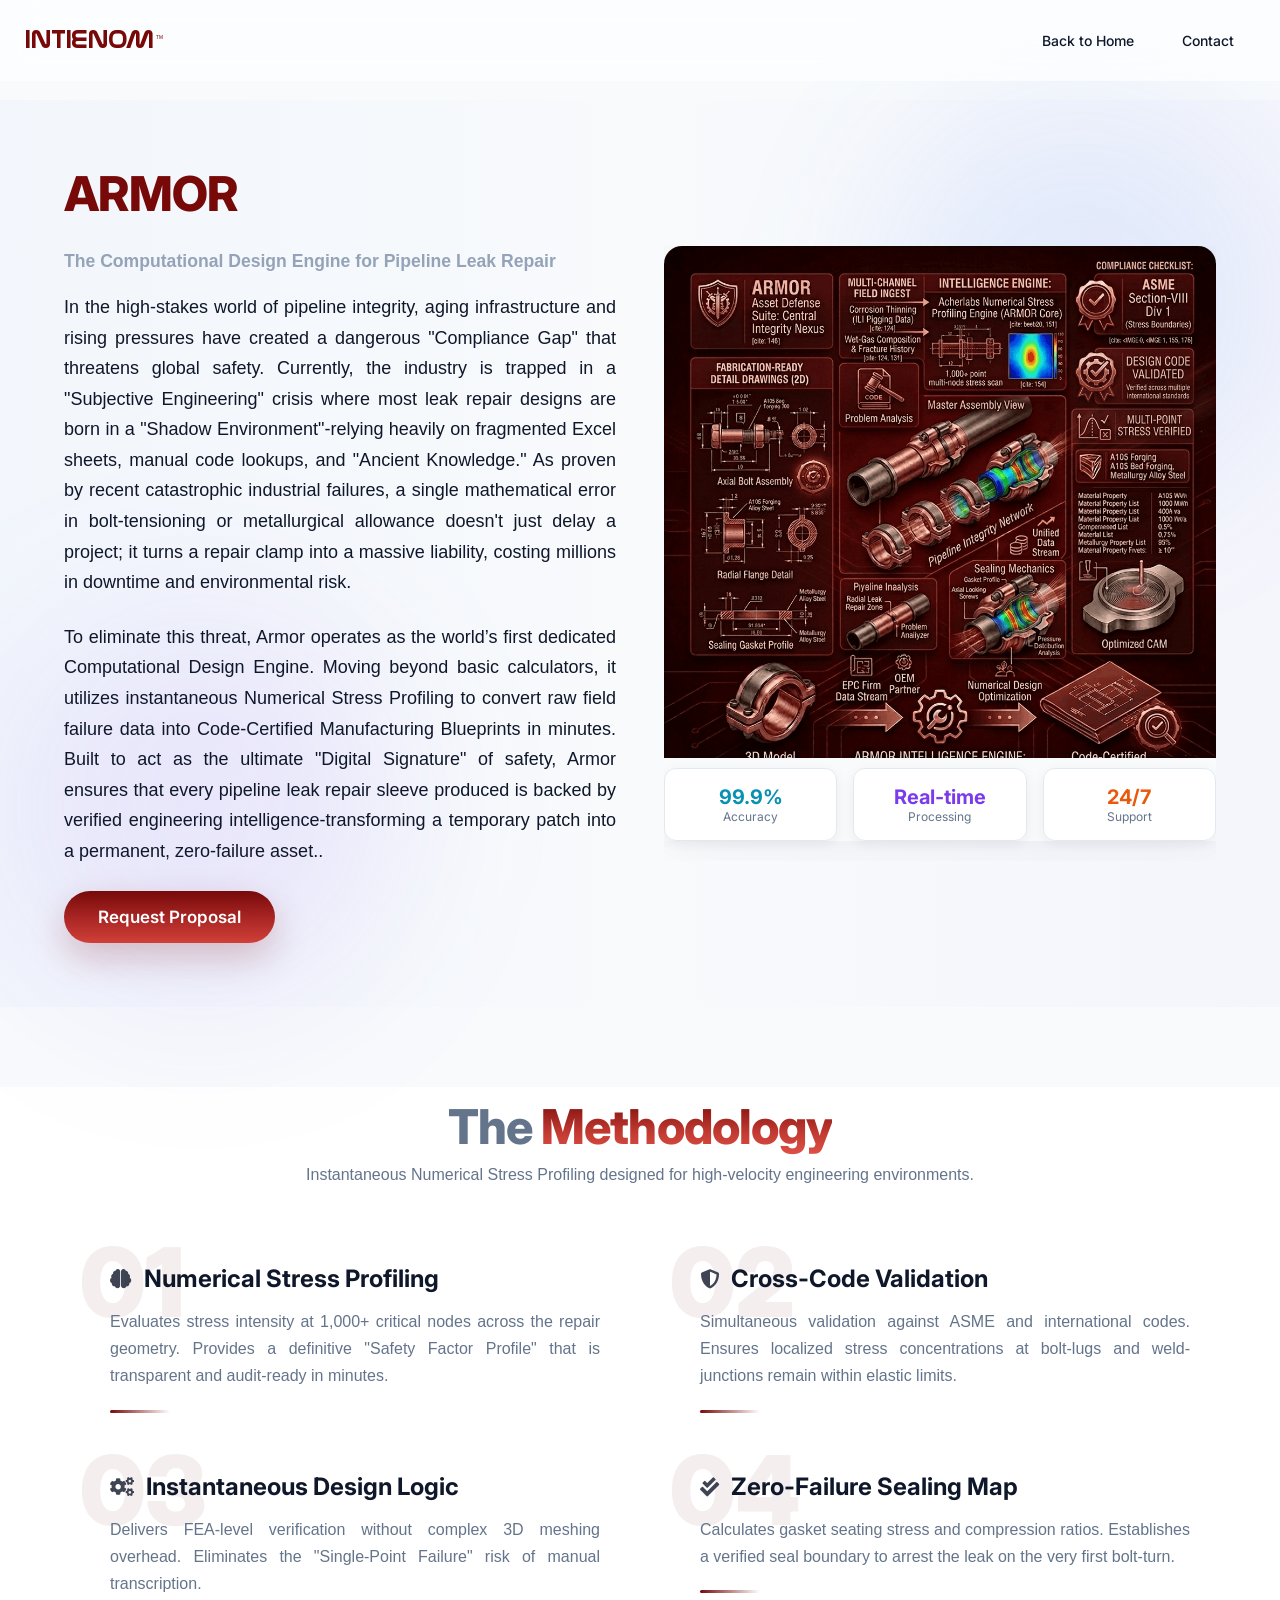
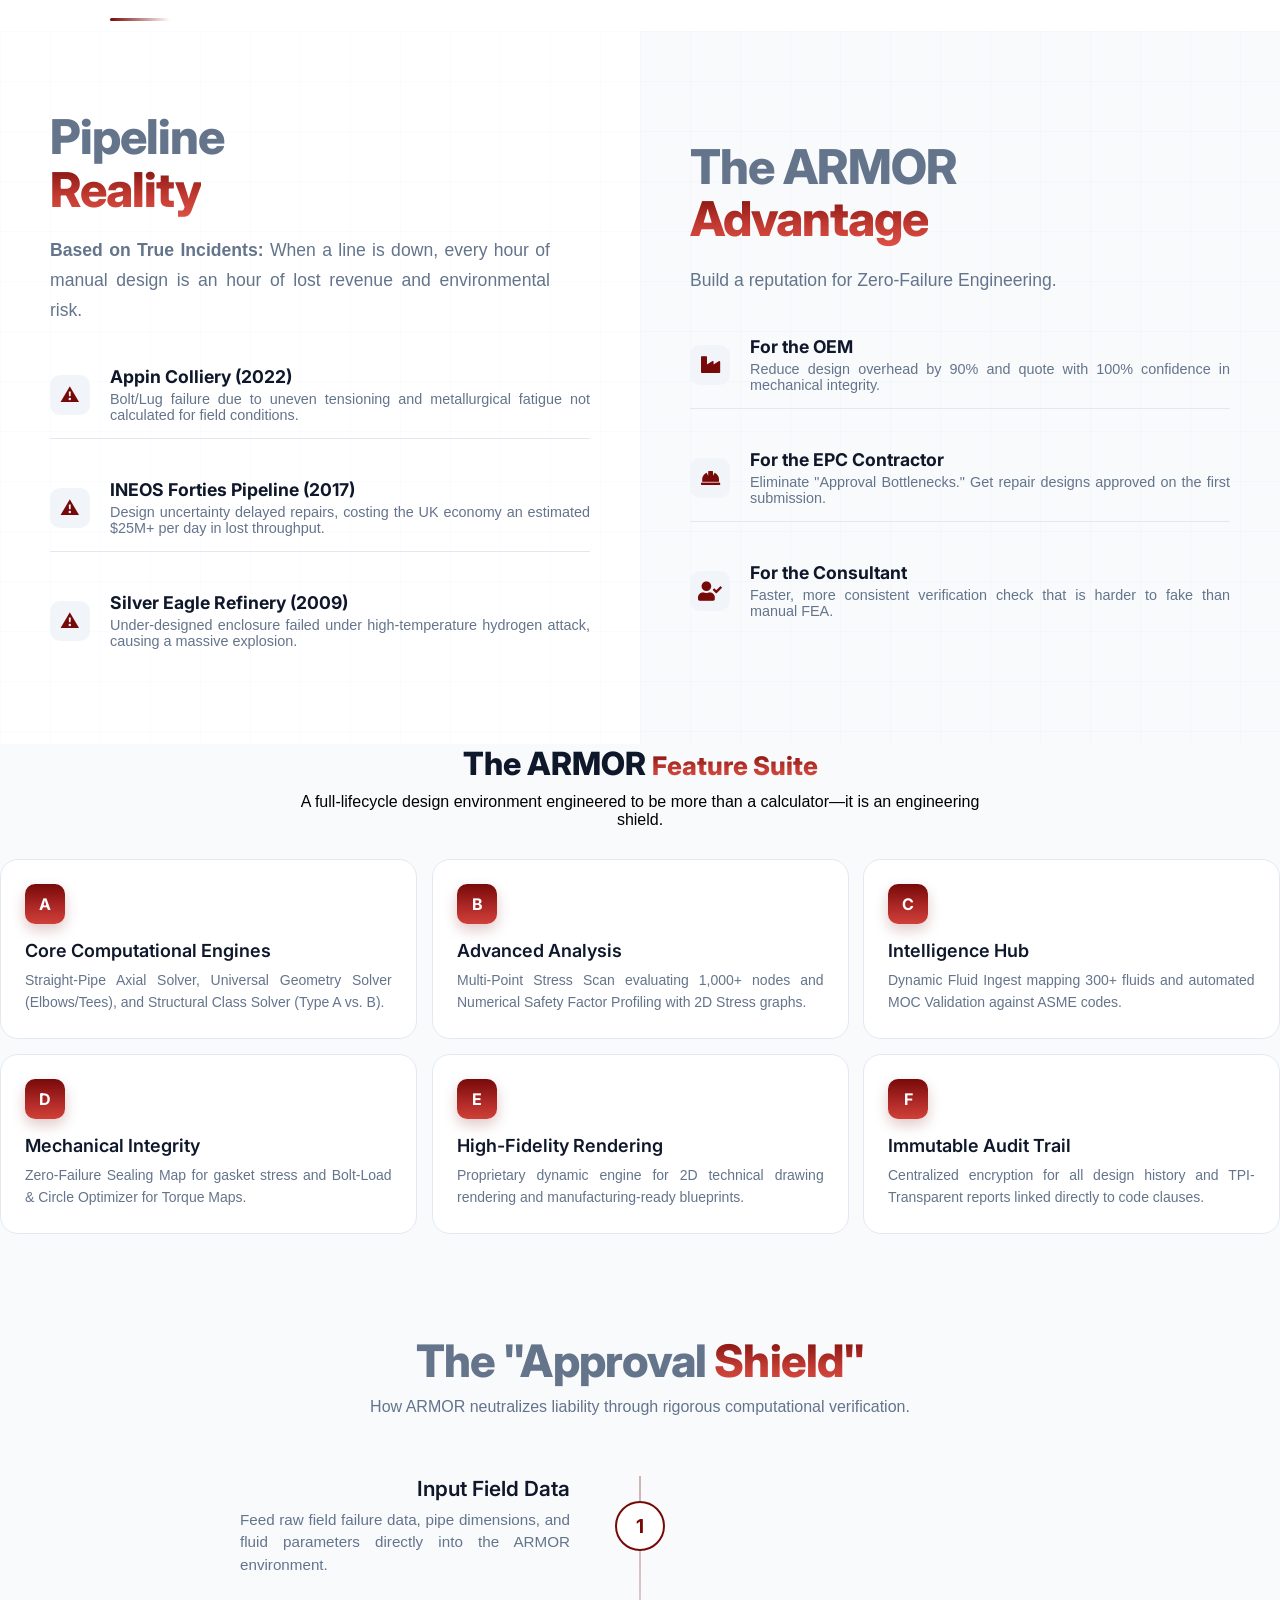
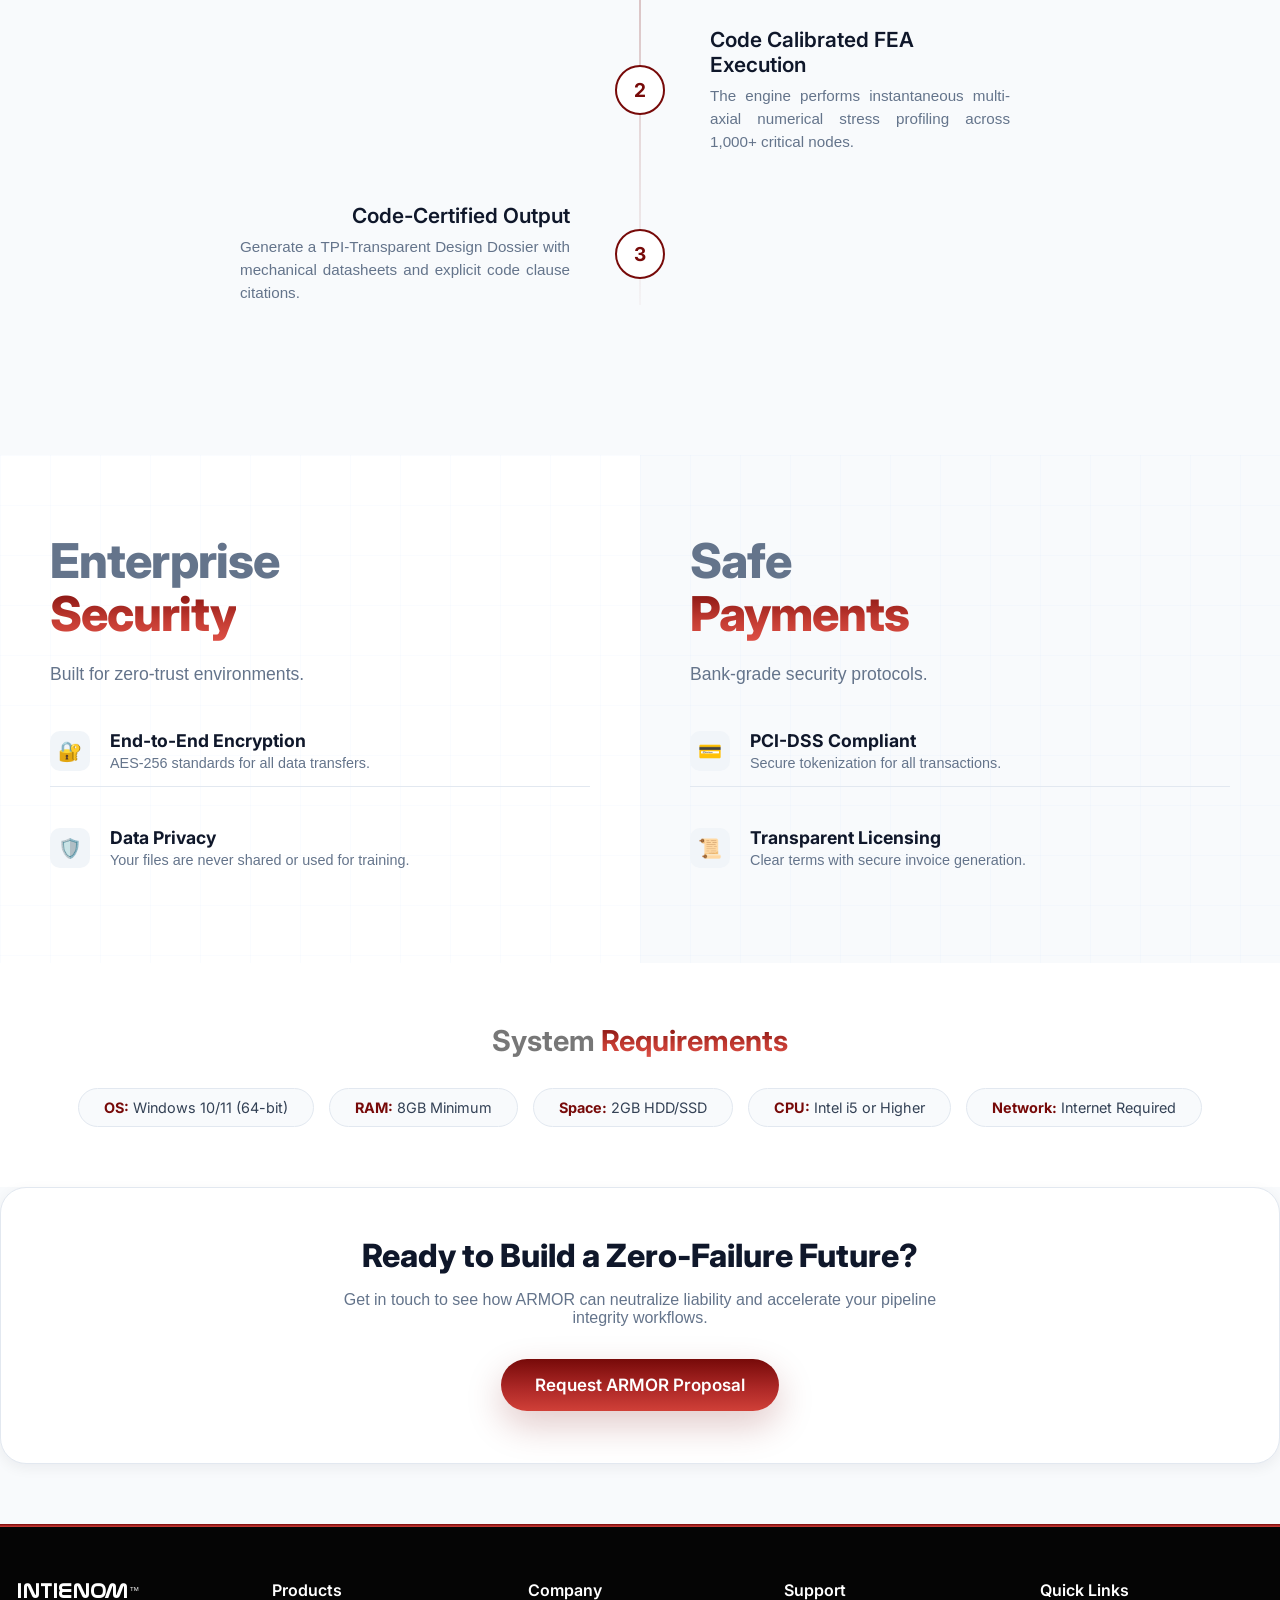
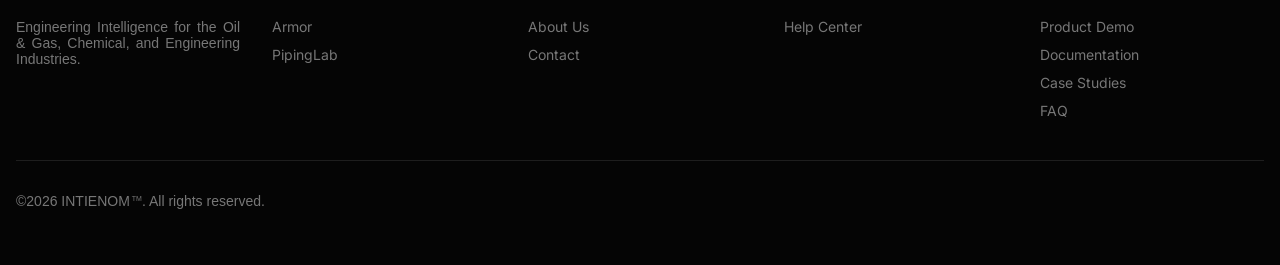
==== armor.html @ 09563ef8 "Add files via upload" ====
<!DOCTYPE html>
<html lang="en">
<head>
    <meta charset="UTF-8">
    <title>INTIENOM</title>
    <meta name="viewport" content="width=device-width, initial-scale=1.0">
    
    <!-- Web Icon -->
    <link rel="icon" type="image/png" href="images/webIcon.png">
</head>

    <!-- CSS Files -->
    <link rel="stylesheet" href="style.css">
    <link rel="stylesheet" href="software.css">
    <!-- Font Awesome -->
    <link href="https://cdnjs.cloudflare.com/ajax/libs/font-awesome/5.10.0/css/all.min.css" rel="stylesheet" />
</head>

<body>

<!-- NAVIGATION -->
<nav id="navbar">
    <div class="nav-container">
        <!-- Logo Section (Click karne par Home page jayega) -->
        <a href="index.html" class="logo-section">
            <div class="logo-text">
                <span class="logo-name">INTIENOM<span class="tm-icon">TM</span></span>
            </div>
        </a>

        <!-- Nav Links -->
        <div class="nav-links">
            <!-- Updated Link: index.html -->
            <a href="index.html" class="nav-btn">Back to Home</a>
            <!-- Updated Link: index.html#contact -->
            <a href="index.html#contact" class="nav-btn active">Contact</a>
        </div>

        <!-- Mobile Menu Button -->
        <button class="mobile-menu-btn">
            <svg fill="none" stroke="currentColor" viewBox="0 0 24 24">
                <path stroke-linecap="round" stroke-linejoin="round" stroke-width="2" d="M4 6h16M4 12h16M4 18h16"></path>
            </svg>
        </button>
    </div>
</nav>

<!-- PipingLab Hero Section -->
<div class="pipingleb-section">
    <div class="pipingleb-bg"></div>
    <div class="pipingleb-glow">
        <div class="glow-1"></div>
        <div class="glow-2"></div>
    </div>
    <div class="pipingleb-content">
        <div>
            <h2>ARMOR</h2>
            <p style="font-size: 1.1rem; color: #94a3b8; margin-bottom: 15px; font-weight: 600;">The Computational Design Engine for Pipeline Leak Repair</p>
            
            <p>In the high-stakes world of pipeline integrity, aging infrastructure and rising pressures have created a dangerous "Compliance Gap" that threatens global safety. Currently, the industry is trapped in a "Subjective Engineering" crisis where most leak repair designs are born in a "Shadow Environment"-relying heavily on fragmented Excel sheets, manual code lookups, and "Ancient Knowledge." As proven by recent catastrophic industrial failures, a single mathematical error in bolt-tensioning or metallurgical allowance doesn't just delay a project; it turns a repair clamp into a massive liability, costing millions in downtime and environmental risk.</p>
            
            <p>To eliminate this threat, Armor operates as the world’s first dedicated Computational Design Engine. Moving beyond basic calculators, it utilizes instantaneous Numerical Stress Profiling to convert raw field failure data into Code-Certified Manufacturing Blueprints in minutes. Built to act as the ultimate "Digital Signature" of safety, Armor ensures that every pipeline leak repair sleeve produced is backed by verified engineering intelligence-transforming a temporary patch into a permanent, zero-failure asset..</p>
            
            <div class="hero-buttons" style="justify-content: flex-start;">
                <a href="index.html#contact" class="btn-primary">Request Proposal</a>
                <!--<button class="btn-secondary pulse-btn" id="openModal">Download PipingLab</button>-->
            </div>
        </div>
        <div class="pipingleb-image">
            <img src="images/armor.png" alt="PipingLab">
            <div class="pipingleb-stats">
                <div class="pipingleb-stat">
                    <div class="value cyan">99.9%</div>
                    <div class="label">Accuracy</div>
                </div>
                <div class="pipingleb-stat">
                    <div class="value purple">Real-time</div>
                    <div class="label">Processing</div>
                </div>
                <div class="pipingleb-stat">
                    <div class="value orange">24/7</div>
                    <div class="label">Support</div>
                </div>
            </div>
        </div>
    </div>
</div>

<!-- ========================================
     B. KEY FEATURES (Capabilities Style)
     ======================================== -->
<div class="capabilities-clean-section">
    <div class="cap-header">
        <h2>The <span class="gradient-text">Methodology</span></h2>
        <p style="color:#64748b; margin-top:10px; text-align: center;">Instantaneous Numerical Stress Profiling designed for high-velocity engineering environments.</p>
    </div>
    <div class="cap-grid">
        <div class="cap-item">
            <div class="cap-num">01</div>
            <div class="cap-content">
                <h3 class="cap-title">
                    <span class="cap-icon"><i class="fas fa-brain"></i></span>
                    Numerical Stress Profiling
                </h3>
                <p class="cap-desc">Evaluates stress intensity at 1,000+ critical nodes across the repair geometry. Provides a definitive "Safety Factor Profile" that is transparent and audit-ready in minutes.</p>
                <div class="cap-line"></div>
            </div>
        </div>
        <div class="cap-item">
            <div class="cap-num">02</div>
            <div class="cap-content">
                <h3 class="cap-title">
                    <span class="cap-icon"><i class="fas fa-shield-alt"></i></span>
                    Cross-Code Validation
                </h3>
                <p class="cap-desc">Simultaneous validation against ASME and international codes. Ensures localized stress concentrations at bolt-lugs and weld-junctions remain within elastic limits.</p>
                <div class="cap-line"></div>
            </div>
        </div>
        <div class="cap-item">
            <div class="cap-num">03</div>
            <div class="cap-content">
                <h3 class="cap-title">
                    <span class="cap-icon"><i class="fas fa-cogs"></i></span>
                    Instantaneous Design Logic
                </h3>
                <p class="cap-desc">Delivers FEA-level verification without complex 3D meshing overhead. Eliminates the "Single-Point Failure" risk of manual transcription.</p>
                <div class="cap-line"></div>
            </div>
        </div>
        <div class="cap-item">
            <div class="cap-num">04</div>
            <div class="cap-content">
                <h3 class="cap-title">
                    <span class="cap-icon"><i class="fas fa-check-double"></i></span>
                    Zero-Failure Sealing Map
                </h3>
                <p class="cap-desc">Calculates gasket seating stress and compression ratios. Establishes a verified seal boundary to arrest the leak on the very first bolt-turn.</p>
                <div class="cap-line"></div>
            </div>
        </div>
    </div>
</div>

<!-- ========================================
     C. TECHNOLOGY + OPERATIONAL (Split Style)
     ======================================== -->
<div class="split-section">
    <div class="split-left armor-danger-zone">
        <div class="cyber-grid"></div>
        <div style="position: relative; z-index: 2;">
            <h2 class="big-text">Pipeline<br><span class="gradient-text">Reality</span></h2>
            <p class="sub-text" style="margin-bottom: 25px;"><strong>Based on True Incidents:</strong> When a line is down, every hour of manual design is an hour of lost revenue and environmental risk.</p>
            
            <div class="feature-inline">
                <div class="inline-icon danger-icon-bg">⚠️</div>
                <div class="inline-info">
                    <h4>Appin Colliery (2022)</h4>
                    <p>Bolt/Lug failure due to uneven tensioning and metallurgical fatigue not calculated for field conditions.</p>
                </div>
            </div>
            <div class="feature-inline">
                <div class="inline-icon danger-icon-bg">⚠️</div>
                <div class="inline-info">
                    <h4>INEOS Forties Pipeline (2017)</h4>
                    <p>Design uncertainty delayed repairs, costing the UK economy an estimated $25M+ per day in lost throughput.</p>
                </div>
            </div>
            <div class="feature-inline">
                <div class="inline-icon danger-icon-bg">⚠️</div>
                <div class="inline-info">
                    <h4>Silver Eagle Refinery (2009)</h4>
                    <p>Under-designed enclosure failed under high-temperature hydrogen attack, causing a massive explosion.</p>
                </div>
            </div>
        </div>
    </div>

    <div class="split-right">
        <div class="cyber-grid"></div>
        <div style="position: relative; z-index: 2;">
            <h2 class="big-text">The ARMOR<br><span class="gradient-text">Advantage</span></h2>
            <p class="sub-text" style="margin-bottom: 25px;">Build a reputation for Zero-Failure Engineering.</p>
            
            <div class="feature-inline armor-adv-feature">
                <div class="inline-icon"><i class="fas fa-industry"></i></div>
                <div class="inline-info">
                    <h4>For the OEM</h4>
                    <p>Reduce design overhead by 90% and quote with 100% confidence in mechanical integrity.</p>
                </div>
            </div>
            <div class="feature-inline armor-adv-feature">
                <div class="inline-icon"><i class="fas fa-hard-hat"></i></div>
                <div class="inline-info">
                    <h4>For the EPC Contractor</h4>
                    <p>Eliminate "Approval Bottlenecks." Get repair designs approved on the first submission.</p>
                </div>
            </div>
            <div class="feature-inline armor-adv-feature">
                <div class="inline-icon"><i class="fas fa-user-check"></i></div>
                <div class="inline-info">
                    <h4>For the Consultant</h4>
                    <p>Faster, more consistent verification check that is harder to fake than manual FEA.</p>
                </div>
            </div>
        </div>
    </div>
</div>

<!-- ========================================
     D. TECHNICAL ARCHITECTURE (Features Grid)
     ======================================== -->
<div class="features-section clamp-spacing-fix">
    <h2>The ARMOR <span class="gradient">Feature Suite</span></h2>
    <p style="text-align: center; color: #000000; max-width: 700px; margin: 0 auto 30px auto; font-size: 1rem;">A full-lifecycle design environment engineered to be more than a calculator—it is an engineering shield.</p>
    
    <div class="Labs-features-grid armor-grid-2col">
        <div class="Labs-feature armor-feature-card">
            <div class="num">A</div>
            <h3>Core Computational Engines</h3>
            <p>Straight-Pipe Axial Solver, Universal Geometry Solver (Elbows/Tees), and Structural Class Solver (Type A vs. B).</p>
        </div>
        <div class="Labs-feature armor-feature-card">
            <div class="num">B</div>
            <h3>Advanced Analysis</h3>
            <p>Multi-Point Stress Scan evaluating 1,000+ nodes and Numerical Safety Factor Profiling with 2D Stress graphs.</p>
        </div>
        <div class="Labs-feature armor-feature-card">
            <div class="num">C</div>
            <h3>Intelligence Hub</h3>
            <p>Dynamic Fluid Ingest mapping 300+ fluids and automated MOC Validation against ASME codes.</p>
        </div>
        <div class="Labs-feature armor-feature-card">
            <div class="num">D</div>
            <h3>Mechanical Integrity</h3>
            <p>Zero-Failure Sealing Map for gasket stress and Bolt-Load & Circle Optimizer for Torque Maps.</p>
        </div>
        <div class="Labs-feature armor-feature-card">
            <div class="num">E</div>
            <h3>High-Fidelity Rendering</h3>
            <p>Proprietary dynamic engine for 2D technical drawing rendering and manufacturing-ready blueprints.</p>
        </div>
        <div class="Labs-feature armor-feature-card">
            <div class="num">F</div>
            <h3>Immutable Audit Trail</h3>
            <p>Centralized encryption for all design history and TPI-Transparent reports linked directly to code clauses.</p>
        </div>
    </div>
</div>

<!-- TIMELINE SECTION -->
<section class="journey-section">
    <div class="section-header">
        <h2>The "Approval <span class="gradient-text">Shield"</span></h2>
        <p style="color:#64748b; margin-top:10px; text-align: center;">How ARMOR neutralizes liability through rigorous computational verification.</p>
    </div>

    <div class="timeline">
        <div class="timeline-step">
            <div class="step-content">
                <h3 class="step-title">Input Field Data</h3>
                <p class="step-desc">Feed raw field failure data, pipe dimensions, and fluid parameters directly into the ARMOR environment.</p>
            </div>
            <div class="step-number">1</div>
            <div class="step-content right" style="visibility: hidden;"></div>
        </div>

        <div class="timeline-step">
            <div class="step-content" style="visibility: hidden;"></div>
            <div class="step-number">2</div>
            <div class="step-content right">
                <h3 class="step-title">Code Calibrated FEA Execution</h3>
                <p class="step-desc">The engine performs instantaneous multi-axial numerical stress profiling across 1,000+ critical nodes.</p>
            </div>
        </div>

        <div class="timeline-step">
            <div class="step-content">
                <h3 class="step-title">Code-Certified Output</h3>
                <p class="step-desc">Generate a TPI-Transparent Design Dossier with mechanical datasheets and explicit code clause citations.</p>
            </div>
            <div class="step-number">3</div>
            <div class="step-content right" style="visibility: hidden;"></div>
        </div>
    </div>
</section>

<!-- SPLIT SECURITY SECTION -->
<section class="split-section">
    <div class="split-left">
        <div class="cyber-grid"></div>
        <div style="position: relative; z-index: 2;">
            <h2 class="big-text">Enterprise<br><span class="gradient-text">Security</span></h2>
            <p class="sub-text">Built for zero-trust environments.</p>
            <div class="feature-inline">
                <div class="inline-icon">🔐</div>
                <div class="inline-info">
                    <h4>End-to-End Encryption</h4>
                    <p>AES-256 standards for all data transfers.</p>
                </div>
            </div>
            <div class="feature-inline">
                <div class="inline-icon">🛡️</div>
                <div class="inline-info">
                    <h4>Data Privacy</h4>
                    <p>Your files are never shared or used for training.</p>
                </div>
            </div>
        </div>
    </div>

    <div class="split-right">
        <div class="cyber-grid"></div>
        <div style="position: relative; z-index: 2;">
            <h2 class="big-text">Safe<br><span class="gradient-text">Payments</span></h2>
            <p class="sub-text">Bank-grade security protocols.</p>
            <div class="feature-inline">
                <div class="inline-icon">💳</div>
                <div class="inline-info">
                    <h4>PCI-DSS Compliant</h4>
                    <p>Secure tokenization for all transactions.</p>
                </div>
            </div>
            <div class="feature-inline">
                <div class="inline-icon">📜</div>
                <div class="inline-info">
                    <h4>Transparent Licensing</h4>
                    <p>Clear terms with secure invoice generation.</p>
                </div>
            </div>
        </div>
    </div>
</section>

<!-- TAGS SECTION -->
<section class="tags-container">
    <h2 style="color:#777777; font-size: 1.8rem;">System <span class="gradient-text">Requirements</span></h2>
    
    <div class="tags-wrapper">
        <div class="tag-pill"><span>OS:</span> Windows 10/11 (64-bit)</div>
        <div class="tag-pill"><span>RAM:</span> 8GB Minimum</div>
        <div class="tag-pill"><span>Space:</span> 2GB HDD/SSD</div>
        <div class="tag-pill"><span>CPU:</span> Intel i5 or Higher</div>
        <div class="tag-pill"><span>Network:</span> Internet Required</div>
    </div>
</section>

<!-- CTA SECTION -->
<div class="cta-section">
    <h2>Ready to Build a Zero-Failure Future?</h2>
    <p>Get in touch to see how ARMOR can neutralize liability and accelerate your pipeline integrity workflows.</p>
    <a href="index.html#contact" class="btn-primary">Request ARMOR Proposal</a>
</div>

<!-- DOWNLOAD MODAL -->
<div id="downloadModal" class="modal">
    <div class="modal-content armor-modal">
        <span class="close" id="closeModal">&times;</span>
        <div class="armor-modal-header">
            <span>ARMOR</span>
        </div>
        <p style="color:#777777; margin-bottom:25px; text-align: center; font-size: 0.95rem; line-height: 1.6;">"Engineering Intelligence for a Leak-Free Future."</p>
        
        <form id="downloadForm">
            <input type="text" name="name" placeholder="Enter Your Name.." required />
            
            <select name="company" required>
                <option value="" disabled selected>I am a... (Select Role)</option>
                <option value="OEM">OEM / Manufacturer</option>
                <option value="EPC">EPC Contractor</option>
                <option value="Consultant">Engineering Consultant</option>
                <option value="Operator">Pipeline Operator</option>
                <option value="Other">Other</option>
            </select>

            <input type="email" name="email" placeholder="Enter your email" required />

            <select name="country" id="countrySelect" required>
                <option value="">Select Country</option>
            </select>

            <div class="form-row">
                <input type="text" name="country_code" id="country_code" placeholder="Code" required readonly />
                <input type="tel" id="mobile" name="mobile" inputmode="numeric" pattern="[0-9]*" placeholder="Enter your Mobile Number" required />
            </div>

            <button type="submit" class="modal-btn">Submit & Request</button>
        </form>
    </div>
</div>

<!-- Footer -->
    <footer>
        <div class="footer-container">
            <div class="footer-grid">
                <div class="footer-brand">
                  <a href="index.html" class="logo-section">
                  <span class="logo-name" style="font-size: 20px;">INTIENOM<span class="tm-icon">TM</span></span>
                  </a>
                  <p>Engineering Intelligence for the Oil & Gas, Chemical, and Engineering Industries.</p>
                </div>
                
                <div class="footer-col">
                    <h4>Products</h4>
                    <ul>
                        <li><a href="armor.html" target="_blank">Armor</a></li>
                        <li><a href="PipingLab.html">PipingLab</a></li>
                        <!--<li><a href="contact.html">Pricing</a></li>
                        <li><a href="#">Updates</a></li>-->
                    </ul>
                </div>
                
                <div class="footer-col">
                    <h4>Company</h4>
                    <ul>
                        <li><a href="index.html#about">About Us</a></li>
                        <!--<li><a href="#">Careers</a></li>
                        <li><a href="#">News</a></li>-->
                        <li><a href="index.html#contact">Contact</a></li>
                    </ul>
                </div>
                
                <div class="footer-col">
                    <h4>Support</h4>
                    <ul>
                        <li><a href="index.html#contact">Help Center</a></li>
                        <!--<li><a href="#">Community</a></li>
                        <li><a href="#">Status</a></li>-->
                    </ul>
                </div>

                <div class="footer-col">
                    <h4>Quick Links</h4>
                    <ul>
                        <li><a href="index.html#contact">Product Demo</a></li>
                        <li><a href="index.html#contact">Documentation</a></li>
                        <li><a href="#">Case Studies</a></li>
                        <li><a href="#">FAQ</a></li>
                    </ul>
                </div>
            </div>
            
            <div class="footer-bottom">
                <p>
                   <span class="copyright-icon">&copy;</span>2026 INTIENOM<sup class="tm-icon">TM</sup>. All rights reserved.
                </p>
                <!--<div class="footer-links">
                    <a href="#">Privacy Policy</a>
                    <a href="#">Terms of Service</a>-->
                </div>
            </div>
        </div>
    </footer>

<!-- JavaScript File -->
<script src="script.js"></script>
</body>
</html>
---- style.css ----
/* ============================================
   AChERLABs Website - Stylesheet v2.0 (MODERN)
   THEME: SOFT LIGHT (Premium & Clean)
   ============================================ */

@import url('https://fonts.googleapis.com/css2?family=Inter:wght@400;500;600;700;800;900&display=swap');

/* ============================================
   1. ROOT & GLOBAL SETTINGS
   ============================================ */

@font-face {
    font-family: 'nasalization';
    src: url('fonts/Nasalization-Regular.woff2') format('woff2'),
         url('fonts/Nasalization-Regular.woff') format('woff');
    font-weight: normal;
    font-style: normal;
    font-display: swap;
}

@font-face {
    font-family: 'Myriad Pro Light';
    src: url('fonts/MyriadPro-Light.otf') format('opentype');
    font-weight: 300;
    font-style: normal;
    font-display: swap;
}

:root {
    /* Brand Colors */
    --primary: #770A09;
    --primary-light: #B02321;
    --primary-glow: rgba(119, 10, 9, 0.22);

    /* Base Colors */
    --bg: #f8fafc;
    --bg-white: #ffffff;
    --bg-soft: #f1f5f9;
    --text: #0f172a;
    --text-muted: #64748b;
    --text-light: #94a3b8;
    --border: #e2e8f0;

    /* Gradients */
    --grad-primary: linear-gradient(to bottom, #770A09 0%, #B02A28 60%, #D04038 100%);
    --grad-text: linear-gradient(to bottom, #770A09 0%, #C13A31 60%, #E05248 100%);

    /* Radius */
    --radius-sm: 12px;
    --radius-md: 18px;
    --radius-lg: 26px;
    --radius-full: 50px;

    /* Shadows */
    --shadow-xs: 0 1px 3px rgba(15, 23, 42, 0.04);
    --shadow-sm: 0 4px 14px rgba(15, 23, 42, 0.06);
    --shadow-md: 0 10px 32px rgba(15, 23, 42, 0.08);
    --shadow-lg: 0 24px 60px rgba(15, 23, 42, 0.12);
    --shadow-primary: 0 14px 36px var(--primary-glow);

    /* Motion */
    --ease: cubic-bezier(0.4, 0, 0.2, 1);
    --ease-bounce: cubic-bezier(0.34, 1.56, 0.64, 1);
}

* {
    margin: 0;
    padding: 0;
    box-sizing: border-box;
}

html { scroll-behavior: smooth; }

body {
    font-family: 'Inter', 'Segoe UI', Tahoma, Geneva, Verdana, sans-serif;
    background: var(--bg);
    color: var(--text);
    overflow-x: hidden;
    -webkit-font-smoothing: antialiased;
}

p {
    font-family: 'Myriad Pro Light', 'Segoe UI', Tahoma, sans-serif;
    font-weight: 400;
    text-align: justify;
    word-wrap: break-word;
}

.italic-text { font-style: italic; }

/* Modern Selection Color */
::selection {
    background: var(--primary);
    color: #fff;
}

/* Modern Scrollbar */
::-webkit-scrollbar { width: 10px; }
::-webkit-scrollbar-track { background: var(--bg); }
::-webkit-scrollbar-thumb {
    background: linear-gradient(var(--primary), var(--primary-light));
    border-radius: 10px;
}

/* Scroll Progress Bar (JS se banta hai) */
.scroll-progress {
    position: fixed;
    top: 0; left: 0;
    height: 3px;
    width: 0%;
    background: var(--grad-primary);
    z-index: 99999;
    border-radius: 0 4px 4px 0;
    box-shadow: 0 0 12px var(--primary-glow);
}

/* ============================================
   2. REUSABLE COMPONENTS
   ============================================ */

/* A. Navigation (Glassmorphism) */
nav {
    position: fixed;
    top: 0; left: 0; right: 0;
    z-index: 1000;
    padding: 0 24px;
    background: rgba(255, 255, 255, 0.65);
    backdrop-filter: blur(16px) saturate(180%);
    -webkit-backdrop-filter: blur(16px) saturate(180%);
    border-bottom: 1px solid transparent;
    transition: all 0.35s var(--ease);
}

nav.scrolled {
    background: rgba(255, 255, 255, 0.85);
    box-shadow: var(--shadow-md);
    border-bottom: 1px solid rgba(226, 232, 240, 0.6);
}

.nav-container {
    max-width: 1280px;
    margin: 0 auto;
    display: flex;
    align-items: center;
    justify-content: space-between;
    height: 80px;
}

.logo-section {
    display: flex;
    align-items: center;
    gap: 12px;
    cursor: pointer;
    text-decoration: none;
}

.logo-section:hover .logo-img {
    transform: scale(1.08) rotate(-2deg);
}

.logo-img { transition: transform 0.4s var(--ease-bounce); }

.logo-text { display: flex; flex-direction: column; }

.logo-name {
    font-family: 'nasalization', sans-serif;
    text-transform: none !important;
    font-variant: normal !important;
    font-size: 24px;
    font-weight: bold;
    color: var(--primary);
}

.nav-links {
    display: flex;
    gap: 4px;
    transition: all 0.3s var(--ease);
}

.nav-btn {
    padding: 10px 22px;
    border-radius: var(--radius-full);
    font-size: 14px;
    font-weight: 500;
    cursor: pointer;
    border: none;
    background: transparent;
    color: var(--text);
    text-decoration: none;
    display: inline-block;
    transition: all 0.3s var(--ease);
}

.nav-btn:hover {
    color: var(--primary);
    background: rgba(119, 10, 9, 0.06);
    transform: translateY(-1px);
}

.nav-btn.active {
    background: var(--grad-primary);
    color: #fff;
    box-shadow: 0 8px 20px var(--primary-glow);
}

.mobile-menu-btn {
    display: none;
    padding: 8px;
    border-radius: var(--radius-sm);
    background: rgba(0, 0, 0, 0.05);
    border: none;
    cursor: pointer;
    transition: background 0.3s var(--ease);
}

.mobile-menu-btn:hover { background: rgba(0, 0, 0, 0.08); }

.mobile-menu-btn svg {
    width: 24px;
    height: 24px;
    stroke: var(--text);
}

/* B. Buttons (Gradient + Shine Effect) */
.btn-primary {
    position: relative;
    overflow: hidden;
    padding: 16px 34px;
    border-radius: var(--radius-full);
    background: var(--grad-primary);
    color: #fff;
    font-size: 17px;
    font-weight: 600;
    border: none;
    cursor: pointer;
    box-shadow: var(--shadow-primary);
    transition: transform 0.3s var(--ease-bounce), box-shadow 0.3s var(--ease);
    text-decoration: none;
    display: inline-block;
}

/* Shine Sweep Effect */
.btn-primary::after {
    content: '';
    position: absolute;
    top: 0;
    left: -100%;
    width: 100%;
    height: 100%;
    background: linear-gradient(105deg, transparent, rgba(255, 255, 255, 0.3), transparent);
    transition: left 0.7s var(--ease);
}

.btn-primary:hover::after { left: 100%; }

.btn-primary:hover {
    transform: translateY(-3px) scale(1.02);
    box-shadow: 0 18px 40px var(--primary-glow);
}

.btn-primary:active { transform: translateY(-1px); }

.btn-secondary {
    padding: 16px 34px;
    border-radius: var(--radius-full);
    background: rgba(15, 23, 42, 0.04);
    border: 1px solid rgba(15, 23, 42, 0.1);
    color: var(--text);
    font-size: 17px;
    font-weight: 600;
    cursor: pointer;
    transition: all 0.3s var(--ease);
    text-decoration: none;
    display: inline-block;
    backdrop-filter: blur(4px);
}

.btn-secondary:hover {
    background: #fff;
    border-color: var(--primary);
    color: var(--primary);
    transform: translateY(-3px);
    box-shadow: var(--shadow-sm);
}

/* C. Footer (Modern Dark) */
footer {
    position: relative;
    background: #050505;
    padding: 56px 16px;
    color: #777;
}

/* Top Gradient Line */
footer::before {
    content: '';
    position: absolute;
    top: 0; left: 0; right: 0;
    height: 3px;
    background: var(--grad-primary);
}

.footer-container {
    max-width: 1280px;
    margin: 0 auto;
}

.footer-grid {
    display: grid;
    grid-template-columns: repeat(5, 1fr);
    gap: 32px;
    margin-bottom: 32px;
}

.footer-brand .logo-section { margin-bottom: 16px; }
.footer-brand p { color: #777; font-size: 14px; }

.footer-col h4 {
    color: #fff;
    font-weight: 600;
    margin-bottom: 16px;
}

.footer-col ul { list-style: none; }
.footer-col li { margin-bottom: 8px; }

.footer-col a {
    color: #777;
    font-size: 14px;
    text-decoration: none;
    transition: color 0.3s var(--ease), padding-left 0.3s var(--ease);
}

.footer-col a:hover { color: #fff; padding-left: 4px; }

.footer-bottom {
    padding-top: 32px;
    border-top: 1px solid rgba(255, 255, 255, 0.1);
    display: flex;
    align-items: center;
    flex-wrap: wrap;
    gap: 16px;
}

.footer-bottom p { color: #777; font-size: 14px; }

.footer-links { display: flex; gap: 24px; }

.footer-links a {
    color: #777;
    font-size: 14px;
    text-decoration: none;
    transition: color 0.3s var(--ease);
}

.footer-links a:hover { color: #fff; }

.footer-brand .logo-name {
    font-size: 20px;
    color: #fff;
    font-weight: bold;
}

/* Footer Quick Links */
.footer-quick-links { margin-bottom: 24px; }

.footer-quick-links h3 {
    font-size: 16px;
    font-weight: 700;
    color: #fff;
    margin-bottom: 16px;
}

.footer-links-grid {
    display: flex;
    flex-direction: column;
    gap: 10px;
}

.footer-link-item {
    color: #94a3b8;
    font-size: 14px;
    text-decoration: none;
    transition: all 0.3s var(--ease);
}

.footer-link-item:hover { color: #fff; padding-left: 6px; }

/* TM Icon Styles */
.tm-icon {
    font-size: 0.5em;
    vertical-align: super;
    margin-left: 2px;
    font-weight: normal;
    font-family: Arial, Helvetica, sans-serif;
}

.logo-section .tm-icon {
    font-size: 0.2em;
    color: var(--primary);
    vertical-align: super;
    margin-left: 2px;
}

.footer-brand .tm-icon {
    font-size: 0.3em;
    color: #fff;
}

/* D. Modal (Animated - Modern) */
.modal {
    display: none;
    position: fixed;
    z-index: 2000;
    inset: 0;
    background-color: rgba(15, 23, 42, 0.5);
    backdrop-filter: blur(8px);
    -webkit-backdrop-filter: blur(8px);
    opacity: 0;
    transition: opacity 0.35s var(--ease);
}

.modal.open { opacity: 1; }

.modal-content {
    background: #fff;
    margin: 8% auto;
    padding: 40px;
    border: 1px solid rgba(226, 232, 240, 0.8);
    width: 90%;
    max-width: 500px;
    border-radius: var(--radius-md);
    text-align: center;
    box-shadow: var(--shadow-lg);
    position: relative;
    color: var(--text);
    transform: translateY(40px) scale(0.92);
    opacity: 0;
    transition: transform 0.45s var(--ease-bounce), opacity 0.45s var(--ease);
}

.modal.open .modal-content {
    transform: translateY(0) scale(1);
    opacity: 1;
}

.close {
    position: absolute;
    top: 15px;
    right: 20px;
    color: #94a3b8;
    font-size: 30px;
    cursor: pointer;
    transition: all 0.3s var(--ease);
    line-height: 1;
}

.close:hover {
    color: var(--primary);
    transform: rotate(90deg);
}

.modal-btn {
    position: relative;
    overflow: hidden;
    background: var(--grad-primary);
    color: #fff;
    padding: 16px 32px;
    border: none;
    width: 100%;
    border-radius: var(--radius-full);
    font-weight: 600;
    font-size: 1rem;
    cursor: pointer;
    margin-top: 10px;
    transition: all 0.3s var(--ease-bounce);
    box-shadow: 0 10px 24px var(--primary-glow);
}

.modal-btn::after {
    content: '';
    position: absolute;
    top: 0; left: -100%;
    width: 100%; height: 100%;
    background: linear-gradient(105deg, transparent, rgba(255, 255, 255, 0.25), transparent);
    transition: left 0.7s var(--ease);
}

.modal-btn:hover::after { left: 100%; }

.modal-btn:hover {
    transform: translateY(-2px);
    box-shadow: 0 16px 36px var(--primary-glow);
}

.modal-btn:disabled {
    opacity: 0.7;
    cursor: not-allowed;
    transform: none;
}

/* ============================================
   3. PAGE: HOME
   ============================================ */

/* A. Hero Section */
.hero {
    display: flex;
    flex-direction: column;
    background: var(--bg);
    position: relative;
    width: 100%;
}

.hero-bg-slider {
    position: relative;
    width: 100%;
    height: 700px;
    overflow: hidden;
    margin-top: 80px;
    flex-shrink: 0;
    background-color: #e2e8f0;
}

.hero-bg-slider .slide {
    position: absolute;
    inset: 0;
    width: 100%;
    height: 100%;
    background-size: cover;
    background-position: center center;
    background-repeat: no-repeat;
    opacity: 0;
    transition: opacity 1.2s ease-in-out;
    z-index: 0;
}

/* Ken Burns Zoom Effect */
.hero-bg-slider .slide.active {
    opacity: 1;
    animation: kenburns 8s ease-out forwards;
}

@keyframes kenburns {
    from { transform: scale(1); }
    to { transform: scale(1.08); }
}

/* Overlay */
.hero-bg-slider .slide::before {
    content: '';
    position: absolute;
    inset: 0;
    background: linear-gradient(to top, rgba(0, 0, 0, 0.55), rgba(0, 0, 0, 0.25));
    z-index: 1;
}

/* Slide Text (Slide-up Animation ke saath) */
.slide-text {
    position: absolute;
    bottom: 50px;
    left: 0;
    z-index: 2;
    color: #fff;
    font-size: 1.5rem;
    font-style: italic;
    width: 50%;
    white-space: nowrap;
    text-shadow: 2px 4px 12px rgba(0, 0, 0, 0.7);
    padding: 0 40px;
    opacity: 0;
    transform: translateY(24px);
    transition: opacity 0.9s var(--ease) 0.4s, transform 0.9s var(--ease) 0.4s;
    text-align: left;
}

.slide-text.text-left,
.slide-text.text-right {
    left: 0;
    right: auto;
    text-align: left;
}

.hero-bg-slider .slide.active .slide-text {
    opacity: 1;
    transform: translateY(0);
}

/* Scroll Indicator */
.scroll-indicator {
    position: absolute;
    bottom: 20px;
    left: 50%;
    transform: translateX(-50%);
    z-index: 5;
    animation: bounce 2s infinite;
    cursor: pointer;
    transition: opacity 0.3s ease;
}

.scroll-indicator:hover { opacity: 0.7; }

@keyframes bounce {
    0%, 20%, 50%, 80%, 100% { transform: translateX(-50%) translateY(0); }
    40% { transform: translateX(-50%) translateY(-10px); }
    60% { transform: translateX(-50%) translateY(-5px); }
}

/* Hero Bottom */
.hero-bottom-wrapper {
    display: flex;
    align-items: center;
    justify-content: space-between;
    max-width: 1280px;
    margin: 0 auto;
    padding: 60px 24px;
    gap: 50px;
    background: var(--bg);
    flex-wrap: wrap;
}

.hero-left-col {
    flex: 1.5;
    min-width: 300px;
    order: 1;
}

.hero-content { text-align: left; }

.badge-dot {
    width: 8px;
    height: 8px;
    border-radius: 50%;
    background: #22c55e;
    animation: pulse 2s ease-in-out infinite;
    display: inline-block;
    margin-right: 8px;
    box-shadow: 0 0 8px rgba(34, 197, 94, 0.6);
}

.badge-text { font-size: 14px; color: var(--text); font-weight: 500; }

.hero h1 {
    font-size: 3.2rem;
    font-weight: 800;
    margin-bottom: 24px;
    line-height: 1.15;
    color: var(--text);
    letter-spacing: -0.02em;
}

.hero h1 .welcome-text {
    color: var(--text-muted);
    -webkit-text-fill-color: var(--text-muted);
    font-size: 0.8em;
}

.hero h1 span.gradient,
.section-title h2 span.gradient,
.industry-content h3 span.gradient,
.section-title h1 span.gradient,
.about-content h1 span.gradient,
.features-section h2 span.gradient {
    background: var(--grad-text);
    -webkit-background-clip: text;
    background-clip: text;
    -webkit-text-fill-color: transparent;
    font-size: 0.8em;
}

.hero p {
    font-size: 18px;
    color: var(--text-muted);
    margin-bottom: 40px;
    max-width: 700px;
    line-height: 1.7;
}

.hero-buttons {
    display: flex;
    gap: 16px;
    justify-content: flex-start;
    flex-wrap: wrap;
}

.hero-right-col {
    flex: 1.5;
    min-width: 300px;
    order: 2;
    position: relative;
}

.image-box img {
    width: 100%;
    height: auto;
    display: block;
    border-radius: var(--radius-md);
    box-shadow: var(--shadow-lg);
    transition: transform 0.5s var(--ease);
}

.image-box:hover img { transform: scale(1.02); }

/* B. Industries Section */
.industries {
    padding: 80px 20px;
    background: var(--bg-white);
}

.section-title {
    text-align: center;
    margin-bottom: 64px;
}

.section-title h2 {
    font-size: 2.6rem;
    font-weight: 800;
    color: var(--text-muted);
    margin-bottom: 16px;
    letter-spacing: -0.02em;
}

.section-title p {
    color: var(--text);
    font-size: 18px;
    max-width: 600px;
    margin: 0 auto;
    text-align: center;
}

.industries-container {
    max-width: 1280px;
    margin: 0 auto;
    display: flex;
    flex-direction: column;
    gap: 60px;
}

.industry-row {
    display: flex;
    align-items: center;
    gap: 50px;
    flex-wrap: wrap;
}

.industry-row.reverse { flex-direction: row-reverse; }

.industry-content {
    flex: 1;
    min-width: 300px;
}

.industry-content h3 {
    font-size: 2rem;
    font-weight: 800;
    color: var(--text-muted);
    margin-bottom: 16px;
    letter-spacing: -0.01em;
}

.industry-content p {
    color: var(--text);
    font-size: 1rem;
    line-height: 1.8;
    margin-bottom: 24px;
}

.industry-btn {
    display: inline-block;
    padding: 13px 30px;
    border-radius: var(--radius-full);
    background: var(--grad-primary);
    color: #fff;
    font-weight: 500;
    text-decoration: none;
    box-shadow: 0 6px 18px var(--primary-glow);
    transition: transform 0.3s var(--ease-bounce), box-shadow 0.3s var(--ease);
}

.industry-btn:hover {
    transform: translateY(-3px);
    box-shadow: 0 14px 32px var(--primary-glow);
}

.industry-image {
    flex: 1.2;
    min-width: 300px;
    position: relative;
    overflow: visible;
}

.industry-image img {
    width: 100%;
    height: auto;
    max-height: 500px;
    object-fit: contain;
    object-position: center;
    background-color: var(--bg-soft);
    border-radius: var(--radius-md);
    box-shadow: var(--shadow-lg);
    position: relative;
    z-index: 1;
    transition: transform 0.5s var(--ease);
}

.industry-row:hover .industry-image img {
    transform: scale(1.03);
    z-index: 20;
}

.industry-num {
    position: absolute;
    top: -20px;
    left: -20px;
    width: 60px;
    height: 60px;
    background: var(--grad-primary);
    border-radius: 50%;
    display: flex;
    align-items: center;
    justify-content: center;
    font-size: 1.5rem;
    font-weight: bold;
    color: #fff;
    box-shadow: var(--shadow-primary);
    z-index: 10;
}

/* C. Features Section */
.features {
    padding: 80px 16px;
    background: var(--bg);
}

.features-grid {
    display: grid;
    grid-template-columns: repeat(3, 1fr);
    gap: 32px;
    max-width: 1280px;
    margin: 0 auto;
}

.feature-card {
    position: relative;
    padding: 32px;
    border-radius: var(--radius-md);
    background: var(--bg-white);
    border: 1px solid var(--border);
    transition: transform 0.35s var(--ease-bounce), box-shadow 0.35s var(--ease), border-color 0.35s var(--ease);
}

.feature-card:hover {
    transform: translateY(-8px);
    border-color: rgba(119, 10, 9, 0.25);
    box-shadow: var(--shadow-primary);
}

.feature-card .icon {
    font-size: 40px;
    margin-bottom: 16px;
    display: inline-block;
    transition: transform 0.4s var(--ease-bounce);
}

.feature-card:hover .icon { transform: scale(1.15) rotate(-5deg); }

.feature-card h3 {
    font-size: 20px;
    font-weight: 700;
    color: var(--text);
    margin-bottom: 12px;
}

.feature-card p { color: var(--text-muted); }

/* ============================================
   4. PAGE: ABOUT
   ============================================ */

.section-title h1 {
    font-size: 3rem;
    font-weight: 800;
    color: var(--text-muted);
    margin-bottom: 24px;
    line-height: 1.2;
    letter-spacing: -0.02em;
}

.about-page {
    background: var(--bg);
    min-height: 100vh;
}

.about-container {
    max-width: 1280px;
    margin: 0 auto;
    padding: 96px 16px;
    position: relative;
    overflow-x: hidden;
}

.about-grid {
    display: grid;
    grid-template-columns: 1fr 1fr;
    gap: 48px;
    align-items: flex-start;
}

.about-content h1 {
    font-size: 3rem;
    font-weight: 800;
    color: var(--text-muted);
    margin-bottom: 24px;
    line-height: 1.2;
    letter-spacing: -0.02em;
}

.about-content p {
    font-size: 18px;
    color: var(--text);
    line-height: 1.8;
    margin-bottom: 24px;
}

.about-badges {
    display: flex;
    flex-wrap: wrap;
    gap: 16px;
    margin-top: 24px;
}

.badge {
    display: flex;
    align-items: center;
    gap: 8px;
    padding: 9px 18px;
    border-radius: var(--radius-full);
    font-size: 14px;
    font-weight: 500;
    transition: transform 0.3s var(--ease-bounce);
}

.badge:hover { transform: translateY(-2px); }

.badge.green { background: rgba(34, 197, 94, 0.1); color: #15803d; }
.badge.blue { background: rgba(59, 130, 246, 0.1); color: #1d4ed8; }
.badge.purple { background: rgba(139, 92, 246, 0.1); color: #6d28d9; }

.badge-dot-sm { width: 8px; height: 8px; border-radius: 50%; }
.badge.green .badge-dot-sm { background: #15803d; }
.badge.blue .badge-dot-sm { background: #1d4ed8; }
.badge.purple .badge-dot-sm { background: #6d28d9; }

.about-image { position: relative; }

.about-image img {
    width: 100%;
    height: 500px;
    object-fit: cover;
    object-position: top;
    border-radius: var(--radius-lg);
    box-shadow: var(--shadow-lg);
}

.about-image-overlay {
    position: absolute;
    inset: 0;
    background: linear-gradient(to left, transparent, transparent, rgba(248, 250, 252, 0.8));
    border-radius: var(--radius-lg);
}

.mission-card {
    position: absolute;
    bottom: 30px;
    left: 30px;
    right: 30px;
    background: linear-gradient(to bottom, rgba(119, 10, 9, 0.96) 0%, rgba(176, 42, 40, 0.90) 100%);
    backdrop-filter: blur(10px);
    -webkit-backdrop-filter: blur(10px);
    padding: 22px;
    border: 1px solid rgba(255, 255, 255, 0.15);
    border-radius: var(--radius-sm);
    color: #fff;
    box-shadow: 0 18px 40px rgba(119, 10, 9, 0.35);
}

.mission-card h4 { margin: 0 0 5px 0; font-size: 1.2rem; }
.mission-card p { margin: 0; font-size: 0.9rem; color: rgba(255, 255, 255, 0.9); }

.bottom-full-section { margin-top: 40px; }

.full-width-line {
    border: 0;
    height: 1px;
    background: var(--border);
    margin-bottom: 30px;
    width: 100vw;
    position: relative;
    left: calc(-50vw + 50%);
}

.competency-wrapper {
    display: flex;
    align-items: center;
    gap: 30px;
}

.competency-box {
    background: linear-gradient(135deg, #770A09 0%, #B02A28 100%);
    color: #fff;
    padding: 22px;
    border: 1px solid rgba(255, 255, 255, 0.12);
    border-radius: var(--radius-sm);
    box-shadow: 0 12px 28px rgba(119, 10, 9, 0.30);
    flex-shrink: 0;
    width: 180px;
    text-align: center;
}}

.competency-box h4 { margin: 0; font-size: 1.1rem; line-height: 1.4; }

.competency-list-full { flex: 1; }

.competency-list-full ul {
    list-style: none;
    padding: 0;
    margin: 0;
    display: grid;
    grid-template-columns: 1fr;
    gap: 10px;
}

.competency-list-full ul li {
    font-size: 16px;
    color: #333;
    position: relative;
    padding-left: 25px;
    line-height: 1.6;
    white-space: nowrap;
}

.competency-list-full ul li::before {
    content: '•';
    color: var(--primary);
    font-weight: bold;
    position: absolute;
    left: 0;
    font-size: 1.2rem;
}

/* Core Values Section */
.core-values-section {
    padding: 60px 20px;
    border-top: 1px solid var(--border);
}

.cv-header {
    text-align: center;
    margin-bottom: 48px;
    max-width: 800px;
    margin-left: auto;
    margin-right: auto;
}

.cv-header h2 {
    font-size: 2.5rem;
    font-weight: 800;
    margin-bottom: 10px;
    letter-spacing: -0.02em;
}

.cv-header h2 .cv-gray { color: var(--text-muted); }
.cv-header h2 .cv-red {
    background: var(--grad-text);
    -webkit-background-clip: text;
    background-clip: text;
    -webkit-text-fill-color: transparent;
}

.cv-header p {
    text-align: center;
    color: var(--text);
    font-size: 1rem;
    line-height: 1.7;
}

.values-grid {
    display: grid;
    grid-template-columns: repeat(4, 1fr);
    gap: 20px;
}

.value-card {
    background: var(--bg-white);
    padding: 24px 20px;
    border-radius: var(--radius-md);
    text-align: center;
    position: relative;
    overflow: hidden;
    box-shadow: var(--shadow-xs);
    border: 1px solid var(--border);
    transition: transform 0.35s var(--ease-bounce), box-shadow 0.35s var(--ease);
}

.value-card:hover {
    transform: translateY(-6px);
    box-shadow: var(--shadow-md);
}

/* Top Border Glow */
.value-card::after {
    content: '';
    position: absolute;
    top: 0; left: 0; right: 0;
    height: 5px;
    opacity: 0;
    transition: opacity 0.3s ease;
}

.value-card.purple::after { background: #8b5cf6; }
.value-card.blue::after { background: #3b82f6; }
.value-card.green::after { background: #22c55e; }
.value-card.orange::after { background: #f97316; }

.value-card:hover::after { opacity: 1; }

.value-icon {
    width: 52px;
    height: 52px;
    margin: 0 auto 16px;
    display: flex;
    align-items: center;
    justify-content: center;
    font-size: 24px;
    background: var(--bg-soft);
    border-radius: 50%;
    transition: transform 0.4s var(--ease-bounce);
}

.value-card:hover .value-icon { transform: scale(1.12); }

.value-card h3 {
    font-size: 1.1rem;
    font-weight: 700;
    color: var(--text);
    margin-bottom: 12px;
}

.value-card p {
    font-size: 0.9rem;
    color: var(--text-muted);
    line-height: 1.6;
}

/* Why Choose */
.why-choose { margin-top: 5px; }

.why-choose .section-title { color: var(--text-muted); }

.why-choose .section-title span.gradient {
    background: var(--grad-text);
    -webkit-background-clip: text;
    background-clip: text;
    -webkit-text-fill-color: transparent;
}

.why-grid {
    display: grid;
    grid-template-columns: repeat(4, 1fr);
    gap: 24px;
}

.why-card {
    padding: 24px;
    border-radius: var(--radius-md);
    background: var(--bg-white);
    border: 1px solid var(--border);
    transition: transform 0.35s var(--ease-bounce), box-shadow 0.35s var(--ease);
}

.why-card:hover {
    transform: translateY(-6px);
    box-shadow: var(--shadow-md);
}

.why-card .icon-box {
    width: 56px;
    height: 56px;
    border-radius: var(--radius-sm);
    display: flex;
    align-items: center;
    justify-content: center;
    font-size: 24px;
    margin-bottom: 16px;
    transition: transform 0.4s var(--ease-bounce);
}

.why-card:hover .icon-box { transform: scale(1.1) rotate(-5deg); }

.why-card h3 {
    font-size: 18px;
    font-weight: 600;
    color: var(--text);
    margin-bottom: 8px;
}

.why-card p { color: var(--text-muted); font-size: 14px; }

.icon-cyan { background: linear-gradient(to bottom, #06b6d4, #2563eb); }
.icon-purple { background: linear-gradient(to bottom, #8b5cf6, #7c3aed); }
.icon-green { background: linear-gradient(to bottom, #22c55e, #10b981); }
.icon-orange { background: linear-gradient(to bottom, #f97316, #d97706); }

/* CTA Section */
.cta-about-section {
    text-align: center;
    padding: 50px 20px;
    background: linear-gradient(to bottom, var(--bg), #e2e8f0);
    margin-top: 10px;
}

.cta-box {
    max-width: 1500px;
    margin: 0 auto;
    padding: 60px 40px;
    border-radius: var(--radius-lg);
    background: var(--bg-white);
    border: 1px solid var(--border);
    box-shadow: var(--shadow-lg);
    position: relative;
    overflow: hidden;
}

.cta-box h2 {
    font-size: 2.5rem;
    font-weight: 800;
    color: var(--text);
    margin-bottom: 16px;
    letter-spacing: -0.02em;
}

.cta-box p {
    text-align: center;
    color: var(--text-muted);
    font-size: 1.1rem;
    margin-bottom: 32px;
    line-height: 1.6;
}

.cta-buttons {
    display: flex;
    justify-content: center;
    gap: 16px;
    flex-wrap: wrap;
}

.btn-white-bg {
    display: inline-block;
    padding: 14px 32px;
    background: var(--grad-primary);
    color: #fff;
    font-weight: 600;
    font-size: 1rem;
    border-radius: var(--radius-full);
    text-decoration: none;
    box-shadow: 0 8px 22px var(--primary-glow);
    transition: all 0.3s var(--ease-bounce);
    border: none;
}

.btn-white-bg:hover {
    transform: translateY(-3px);
    box-shadow: 0 16px 36px var(--primary-glow);
}

/* ============================================
   5. PAGE: Labs
   ============================================ */

.Labs-page {
    background: var(--bg);
    min-height: 100vh;
}

.Labs-container {
    max-width: 1280px;
    margin: 0 auto;
    padding: 20px 16px;
}

.pipingleb-section {
    position: relative;
    border-radius: 0;
    overflow: visible;
    margin-bottom: 80px;
    margin-top: 100px;
    background: transparent;
    border: none;
}

.pipingleb-bg {
    position: absolute;
    inset: 0;
    background: linear-gradient(to right, rgba(59, 130, 246, 0.03), transparent, rgba(139, 92, 246, 0.03));
    z-index: 1;
    pointer-events: none;
}

.pipingleb-glow { position: absolute; inset: 0; z-index: 2; pointer-events: none; }

.pipingleb-glow .glow-1 {
    position: absolute;
    top: 0; right: 0;
    width: 400px; height: 400px;
    background: rgba(59, 130, 246, 0.1);
    border-radius: 50%;
    filter: blur(80px);
}

.pipingleb-glow .glow-2 {
    position: absolute;
    bottom: 0; left: 0;
    width: 400px; height: 400px;
    background: rgba(139, 92, 246, 0.1);
    border-radius: 50%;
    filter: blur(80px);
}

.pipingleb-content {
    position: relative;
    z-index: 10;
    display: grid;
    grid-template-columns: 1fr 1fr;
    gap: 48px;
    align-items: center;
    padding: 64px;
}

.pipingleb-badge {
    display: inline-flex;
    align-items: center;
    gap: 8px;
    padding: 8px 18px;
    border-radius: var(--radius-full);
    background: var(--grad-primary);
    color: #fff;
    font-size: 14px;
    font-weight: 500;
    margin-bottom: 24px;
    box-shadow: 0 6px 18px var(--primary-glow);
}

.pipingleb-badge .pulse-dot {
    width: 8px; height: 8px;
    border-radius: 50%;
    background: #fff;
    animation: pulse 2s ease-in-out infinite;
}

.pipingleb-content h2 {
    font-size: 3rem;
    font-weight: 800;
    color: var(--primary);
    margin-bottom: 24px;
    letter-spacing: -0.02em;
}

.pipingleb-content p {
    font-size: 18px;
    color: var(--text);
    line-height: 1.7;
    margin-bottom: 24px;
}

.pipingleb-image {
    position: relative;
    display: flex;
    flex-direction: column;
    align-items: center;
    justify-content: center;
    overflow: hidden;
}

.pipingleb-image img {
    width: 100%;
    height: auto;
    border-radius: var(--radius-md);
    box-shadow: var(--shadow-lg);
}

.pipingleb-stats {
    position: relative;
    margin-top: -40px;
    margin-bottom: 20px;
    justify-content: center;
    width: 100%;
    background: var(--bg);
    padding-top: 10px;
    display: flex;
    gap: 16px;
    z-index: 10;
}

.pipingleb-stat {
    flex: 1;
    padding: 16px;
    border-radius: var(--radius-sm);
    background: rgba(255, 255, 255, 0.9);
    backdrop-filter: blur(8px);
    border: 1px solid var(--border);
    text-align: center;
    box-shadow: var(--shadow-sm);
    transition: transform 0.3s var(--ease-bounce);
}

.pipingleb-stat:hover { transform: translateY(-4px); }

.pipingleb-stat .value { font-size: 20px; font-weight: 700; }
.pipingleb-stat .value.cyan { color: #0891b2; }
.pipingleb-stat .value.purple { color: #7c3aed; }
.pipingleb-stat .value.orange { color: #ea580c; }
.pipingleb-stat .label { font-size: 12px; color: var(--text-muted); }

/* Capabilities Section */
.capabilities-clean-section {
    padding: 10px 20px;
    background-color: var(--bg-white);
    position: relative;
}

.cap-header {
    text-align: center;
    margin-bottom: 80px;
}

.cap-header h2 {
    font-size: 3rem;
    color: var(--text-muted);
    font-weight: 800;
    letter-spacing: -0.02em;
}

.cap-grid {
    display: grid;
    grid-template-columns: repeat(2, 1fr);
    gap: 60px 80px;
    max-width: 1100px;
    margin: 0 auto;
    position: relative;
}

.cap-item {
    position: relative;
    padding-left: 20px;
    transition: transform 0.35s var(--ease);
}

.cap-item:hover { transform: translateX(10px); }

.cap-num {
    position: absolute;
    top: -30px;
    left: -10px;
    font-size: 6rem;
    font-weight: 900;
    color: rgba(119, 10, 9, 0.07);
    line-height: 1;
    pointer-events: none;
    z-index: 0;
}

.cap-content { position: relative; z-index: 1; }

.cap-title {
    font-size: 1.5rem;
    color: var(--text);
    margin-bottom: 15px;
    font-weight: 700;
    display: flex;
    align-items: center;
}

.cap-icon { margin-right: 12px; font-size: 1.2rem; opacity: 0.8; }

.cap-desc {
    color: var(--text-muted);
    font-size: 1rem;
    line-height: 1.7;
    margin-bottom: 20px;
}

.cap-line {
    width: 60px;
    height: 3px;
    background: linear-gradient(90deg, var(--primary), transparent);
    border-radius: 5px;
    transition: width 0.4s var(--ease);
}

.cap-item:hover .cap-line { width: 100px; }

/* Timeline Section */
.journey-section {
    padding: 100px 20px;
    background-color: var(--bg);
    position: relative;
    overflow: hidden;
}

.section-header {
    text-align: center;
    margin-bottom: 60px;
}

.section-header h2 {
    font-size: 2.8rem;
    color: var(--text-muted);
    font-weight: 800;
    letter-spacing: -0.02em;
}

.gradient-text {
    background: var(--grad-text);
    -webkit-background-clip: text;
    background-clip: text;
    -webkit-text-fill-color: transparent;
}

.timeline {
    position: relative;
    max-width: 800px;
    margin: 0 auto;
}

.timeline::before {
    content: '';
    position: absolute;
    left: 50%;
    transform: translateX(-50%);
    width: 2px;
    height: 100%;
    background: linear-gradient(to bottom, var(--primary), rgba(119, 10, 9, 0.1));
    opacity: 0.3;
}

.timeline-step {
    display: flex;
    justify-content: space-between;
    align-items: center;
    margin-bottom: 50px;
    position: relative;
}

.step-content { width: 45%; text-align: right; padding-right: 30px; }
.step-content.right { text-align: left; padding-left: 30px; }

.step-number {
    width: 50px;
    height: 50px;
    background: var(--bg-white);
    border: 2px solid var(--primary);
    border-radius: 50%;
    display: flex;
    align-items: center;
    justify-content: center;
    color: var(--primary);
    font-weight: bold;
    font-size: 1.2rem;
    z-index: 1;
    position: absolute;
    left: 50%;
    transform: translateX(-50%);
    transition: all 0.3s var(--ease);
}

.timeline-step:hover .step-number {
    background: var(--grad-primary);
    color: #fff;
    box-shadow: var(--shadow-primary);
    transform: translateX(-50%) scale(1.1);
}

.step-title { color: var(--text); font-size: 1.3rem; margin-bottom: 8px; font-weight: 600; }
.step-desc { color: var(--text-muted); font-size: 0.95rem; line-height: 1.5; }

/* Split Section */
.split-section {
    display: flex;
    flex-wrap: wrap;
    min-height: 500px;
}

.split-left, .split-right {
    flex: 1;
    min-width: 300px;
    padding: 80px 50px;
    display: flex;
    flex-direction: column;
    justify-content: center;
    position: relative;
}

.split-left { background: var(--bg-white); }
.split-right { background: var(--bg); }

.cyber-grid {
    position: absolute;
    inset: 0;
    background-image: linear-gradient(rgba(59, 130, 246, 0.05) 1px, transparent 1px), linear-gradient(90deg, rgba(59, 130, 246, 0.05) 1px, transparent 1px);
    background-size: 50px 50px;
    opacity: 0.5;
}

.big-text {
    font-size: 3rem;
    font-weight: 800;
    color: var(--text-muted);
    line-height: 1.1;
    margin-bottom: 20px;
    letter-spacing: -0.02em;
}

.sub-text {
    color: var(--text-muted);
    font-size: 1.1rem;
    line-height: 1.7;
    max-width: 500px;
}

.feature-inline {
    display: flex;
    align-items: center;
    margin-top: 25px;
    padding: 15px 0;
    border-bottom: 1px solid var(--border);
    transition: padding-left 0.3s var(--ease);
}

.feature-inline:hover { padding-left: 8px; }

.feature-inline:last-child { border-bottom: none; }

.inline-icon {
    width: 40px;
    height: 40px;
    background: var(--bg-soft);
    border-radius: 10px;
    display: flex;
    align-items: center;
    justify-content: center;
    font-size: 1.2rem;
    margin-right: 20px;
    color: var(--primary);
    flex-shrink: 0;
}

.inline-info h4 { color: var(--text); font-size: 1.1rem; margin-bottom: 4px; }
.inline-info p { color: var(--text-muted); font-size: 0.9rem; }

/* Tags Section */
.tags-container {
    padding: 60px 20px;
    background: var(--bg-white);
    text-align: center;
}

.tags-wrapper {
    display: flex;
    flex-wrap: wrap;
    justify-content: center;
    gap: 15px;
    margin-top: 30px;
}

.tag-pill {
    background: var(--bg);
    border: 1px solid var(--border);
    padding: 10px 25px;
    border-radius: var(--radius-full);
    color: #334155;
    font-size: 0.9rem;
    transition: all 0.3s var(--ease);
}

.tag-pill:hover {
    background: rgba(119, 10, 9, 0.05);
    border-color: var(--primary);
    color: var(--primary);
    transform: translateY(-2px);
    box-shadow: var(--shadow-primary);
}

.tag-pill span { color: var(--primary); font-weight: bold; }

/* Features Grid */
.features-section h2 {
    font-size: 2rem;
    font-weight: 800;
    color: var(--text);
    text-align: center;
    margin-bottom: 10px;
}

.Labs-features-grid {
    display: grid;
    grid-template-columns: repeat(3, 1fr);
    gap: 15px;
}

.Labs-feature {
    padding: 24px;
    border-radius: var(--radius-md);
    background: var(--bg-white);
    border: 1px solid var(--border);
    transition: transform 0.35s var(--ease-bounce), box-shadow 0.35s var(--ease), border-color 0.35s var(--ease);
}

.Labs-feature:hover {
    border-color: rgba(119, 10, 9, 0.3);
    transform: translateY(-6px);
    box-shadow: var(--shadow-primary);
}

.Labs-feature .num {
    width: 40px;
    height: 40px;
    border-radius: 10px;
    background: var(--grad-primary);
    display: flex;
    align-items: center;
    justify-content: center;
    color: #fff;
    font-weight: bold;
    margin-bottom: 16px;
    box-shadow: 0 6px 14px var(--primary-glow);
    transition: transform 0.4s var(--ease-bounce);
}

.Labs-feature:hover .num { transform: scale(1.12) rotate(-5deg); }

.Labs-feature h3 {
    font-size: 18px;
    font-weight: 600;
    color: var(--text);
    margin-bottom: 8px;
}

.Labs-feature p { color: var(--text-muted); font-size: 14px; line-height: 1.6; }

/* CTA Section */
.cta-section {
    text-align: center;
    padding: 48px;
    border-radius: var(--radius-lg);
    background: var(--bg-white);
    border: 1px solid var(--border);
    margin-bottom: 60px;
    box-shadow: var(--shadow-sm);
}

.cta-section h2 {
    font-size: 2rem;
    font-weight: 800;
    color: var(--text);
    margin-bottom: 16px;
}

.cta-section p {
    color: var(--text-muted);
    margin-bottom: 32px;
    max-width: 600px;
    margin-left: auto;
    margin-right: auto;
    text-align: center;
}

/* ============================================
   6. PAGE: CONTACT (Modern Panel Style)
   ============================================ */

.contact-page {
    background: var(--bg);
    min-height: 100vh;
}

.contact-container {
    max-width: 1280px;
    margin: 0 auto;
    padding: 20px 16px;
}

.contact-grid {
    display: grid;
    grid-template-columns: 1fr 1fr;
    gap: 48px;
}

.contact-image-box {
    width: 100%;
    margin-bottom: 30px;
    text-align: center;
}

.contact-image-box img {
    max-width: 100%;
    height: auto;
    border-radius: var(--radius-md);
    box-shadow: var(--shadow-md);
}

.contact-form {
    padding: 0;
    border-radius: var(--radius-md);
    background: var(--bg-white);
    border: none;
    box-shadow: var(--shadow-lg);
    overflow: hidden;
    display: flex;
    flex-direction: column;
    height: 700px;
}

.contact-form > h2 {
    font-size: 18px;
    font-weight: 600;
    color: #fff;
    background: var(--grad-primary);
    margin: 0;
    padding: 20px 24px;
    letter-spacing: 0.3px;
}

.contact-form form {
    padding: 24px;
    display: flex;
    flex-direction: column;
    gap: 16px;
    overflow-y: auto;
}

.form-group { margin-bottom: 0; }

.form-group label {
    display: block;
    font-size: 13px;
    color: var(--text-muted);
    margin-bottom: 6px;
    font-weight: 500;
}

.form-group input,
.form-group select,
.form-group textarea {
    width: 100%;
    padding: 12px 16px;
    border-radius: 10px;
    background: var(--bg);
    border: 1px solid var(--border);
    color: var(--text);
    font-size: 14px;
    transition: all 0.3s var(--ease);
    font-family: inherit;
}

.form-group input::placeholder,
.form-group textarea::placeholder { color: var(--text-light); }

.form-group input:focus,
.form-group select:focus,
.form-group textarea:focus {
    outline: none;
    border-color: var(--primary);
    background: #fff;
    box-shadow: 0 0 0 4px var(--primary-glow);
}

.form-group textarea { resize: none; }

.contact-form .btn-primary {
    margin-top: 8px;
    width: 100%;
    padding: 14px;
    font-size: 15px;
}

#responseMessage {
    margin-top: 10px;
    font-weight: 500;
    text-align: center;
    font-size: 0.9rem;
    color: #22c55e;
}

/* Contact Info Cards */
.contact-info {
    display: flex;
    flex-direction: column;
    gap: 32px;
}

.info-card,
.social-card {
    background: var(--bg-white);
    border: 1px solid var(--border);
    padding: 32px;
    border-radius: var(--radius-md);
    transition: box-shadow 0.3s var(--ease), transform 0.3s var(--ease);
}

.info-card:hover,
.social-card:hover {
    box-shadow: var(--shadow-md);
    transform: translateY(-3px);
}

.info-card h2,
.social-card h2 {
    font-size: 24px;
    font-weight: 700;
    color: var(--text);
    margin-bottom: 24px;
    border-bottom: 1px solid var(--bg-soft);
    padding-bottom: 10px;
}

.info-item {
    display: flex;
    align-items: flex-start;
    gap: 16px;
    margin-bottom: 24px;
}

.info-item:last-child { margin-bottom: 0; }

.info-icon {
    width: 48px;
    height: 48px;
    border-radius: var(--radius-sm);
    background: rgba(119, 10, 9, 0.06);
    display: flex;
    align-items: center;
    justify-content: center;
    font-size: 20px;
    flex-shrink: 0;
    color: var(--primary);
    transition: transform 0.3s var(--ease-bounce);
}

.info-item:hover .info-icon { transform: scale(1.1); }

.info-item .label { font-size: 14px; color: var(--text-muted); }
.info-item .value { font-size: 16px; color: var(--text); font-weight: 500; }

/* Social Links */
.social-links {
    display: flex;
    gap: 16px;
    flex-wrap: wrap;
    justify-content: center;
    margin-top: 15px;
}

.social-btn {
    display: inline-flex;
    align-items: center;
    justify-content: center;
    gap: 8px;
    padding: 11px 22px;
    border-radius: var(--radius-sm);
    background: var(--bg);
    border: 1px solid var(--border);
    color: var(--text);
    font-size: 14px;
    font-weight: 500;
    cursor: pointer;
    transition: all 0.3s var(--ease);
    text-decoration: none;
}

.social-btn:hover {
    background: var(--bg-soft);
    border-color: var(--border);
    transform: translateY(-3px);
    box-shadow: var(--shadow-sm);
}

.social-btn.linkedin:hover {
    background: #0077b5;
    border-color: #0077b5;
    color: #fff;
    box-shadow: 0 10px 24px rgba(0, 119, 181, 0.3);
}

.social-btn.youtube:hover {
    background: #FF0000;
    border-color: #FF0000;
    color: #fff;
    box-shadow: 0 10px 24px rgba(255, 0, 0, 0.3);
}

.social-btn svg {
    width: 18px;
    height: 18px;
    fill: currentColor;
}

/* ============================================
   7. FORMS & DOWNLOAD STYLES
   ============================================ */

#downloadForm {
    display: flex;
    flex-direction: column;
    gap: 16px;
    text-align: left;
}

#downloadForm input,
#downloadForm select {
    width: 100%;
    padding: 14px 16px;
    border-radius: var(--radius-sm);
    background: var(--bg);
    border: 1px solid var(--border);
    color: var(--text);
    font-size: 14px;
    transition: all 0.3s var(--ease);
    box-sizing: border-box;
}

#downloadForm input::placeholder { color: var(--text-light); }

#downloadForm input:focus,
#downloadForm select:focus {
    outline: none;
    border-color: var(--primary);
    background: #fff;
    box-shadow: 0 0 0 4px var(--primary-glow);
}

.form-row {
    display: flex;
    gap: 10px;
}

.form-row input { flex: 1; width: auto; }

.download-form-container {
    max-height: 85vh;
    overflow-y: auto;
    -webkit-overflow-scrolling: touch;
}

/* ============================================
   8. ANIMATIONS & KEYFRAMES
   ============================================ */

@keyframes pulse {
    0%, 100% { opacity: 0.4; transform: scale(1); }
    50% { opacity: 1; transform: scale(1.2); }
}

/* Scroll Reveal Animations (JS adds .reveal class) */
.reveal {
    opacity: 0;
    transform: translateY(36px);
    transition: opacity 0.8s var(--ease), transform 0.8s var(--ease);
    will-change: opacity, transform;
}

.reveal.revealed {
    opacity: 1;
    transform: translateY(0);
}

/* Accessibility: Motion disable karne walo ke liye */
@media (prefers-reduced-motion: reduce) {
    .reveal { opacity: 1; transform: none; transition: none; }
    .hero-bg-slider .slide.active { animation: none; }
    * { transition-duration: 0.01s !important; }
}

/* ============================================
   9. RESPONSIVE STYLES (Mobile View)
   ============================================ */

@media (max-width: 1024px) {
    .values-grid { grid-template-columns: repeat(2, 1fr); }
    .why-grid { grid-template-columns: repeat(2, 1fr); }
    .Labs-features-grid { grid-template-columns: repeat(2, 1fr); }
    .cap-grid { grid-template-columns: 1fr; gap: 40px; }
}

@media (max-width: 768px) {
    /* Navbar Mobile */
    .nav-links {
        position: absolute;
        top: 80px;
        left: 0;
        right: 0;
        background: rgba(255, 255, 255, 0.98);
        backdrop-filter: blur(20px);
        flex-direction: column;
        padding: 16px 24px;
        gap: 8px;
        box-shadow: var(--shadow-lg);
        border-bottom: 1px solid var(--border);
        transform: translateY(-10px);
        opacity: 0;
        pointer-events: none;
        transition: all 0.3s var(--ease);
    }

    .nav-links.show {
        transform: translateY(0);
        opacity: 1;
        pointer-events: auto;
    }

    .nav-btn { width: 100%; text-align: center; }
    .mobile-menu-btn { display: block; }

    /* Hero */
    .hero-bg-slider { height: 400px; }

    .slide-text {
        font-size: 1.2rem;
        width: 80%;
        padding: 0 20px;
        bottom: 30px;
        white-space: normal;
    }

    .hero-bottom-wrapper {
        flex-direction: column;
        padding: 40px 16px;
    }

    .hero-content { text-align: center; }
    .hero-buttons { justify-content: center; }
    .hero h1 { font-size: 2.2rem; }

    /* Industries */
    .industry-row, .industry-row.reverse {
        flex-direction: column !important;
        text-align: center;
    }

    .industry-content { min-width: 100%; }
    .industry-image { min-width: 100%; width: 100%; }
    .industry-image img { height: auto; max-height: 400px; }

    .industry-num {
        top: -10px;
        left: 50%;
        transform: translateX(-50%);
    }

    .industry-content h3 { font-size: 1.5rem; margin-top: 20px; }

    /* Grids → 1 Column */
    .features-grid,
    .values-grid,
    .why-grid,
    .Labs-features-grid { grid-template-columns: 1fr; }

    .core-values-section { padding: 40px 15px; }
    .cv-header h2 { font-size: 1.75rem; }
    .value-card { padding: 15px; }

    /* About */
    .about-grid { grid-template-columns: 1fr; }
    .about-badges { justify-content: center !important; }
    .full-width-line { width: 100%; left: 0; }
    .competency-wrapper { flex-direction: column; align-items: flex-start; }
    .competency-box { width: 100%; margin-bottom: 10px; }
    .competency-list-full ul li { white-space: normal; }
    .about-image { order: -1; }
    .about-image img { height: 300px; }

    /* Labs */
    .pipingleb-content {
        grid-template-columns: 1fr;
        padding: 20px;
    }

    .pipingleb-content h2 { font-size: 2.2rem; }

    /* Contact */
    .contact-grid { grid-template-columns: 1fr; }
    .contact-form { height: auto; }
    .contact-form form { overflow-y: visible; }

    /* Footer */
    .footer-grid { grid-template-columns: repeat(2, 1fr); }
    .footer-bottom {
        justify-content: center;
        text-align: center;
        width: 100%;
    }

    /* Modal mobile fix */
    .modal-content { padding: 28px 20px; margin: 12% auto; }
    .form-row { flex-direction: column; }
}

/* ============================================
   UNIVERSAL GRADIENT TEXT (File ke end mein)
   ============================================ */
.gradient-text,
.section-header h2 span.gradient,
.section-header h2 .gradient-text,
.cap-header h2 span.gradient,
.cap-header h2 .gradient-text,
.cta-section h2 span.gradient,
.big-text span.gradient {
    background: var(--grad-text);
    -webkit-background-clip: text;
    background-clip: text;
    -webkit-text-fill-color: transparent;
}

/* ============================================
   SECTION TITLE CENTER FIX
   ============================================ */
.section-title {
    text-align: center !important;
    width: 100% !important;
    display: block !important;
}

.section-title h1,
.section-title h2,
.section-title p {
    text-align: center !important;
}
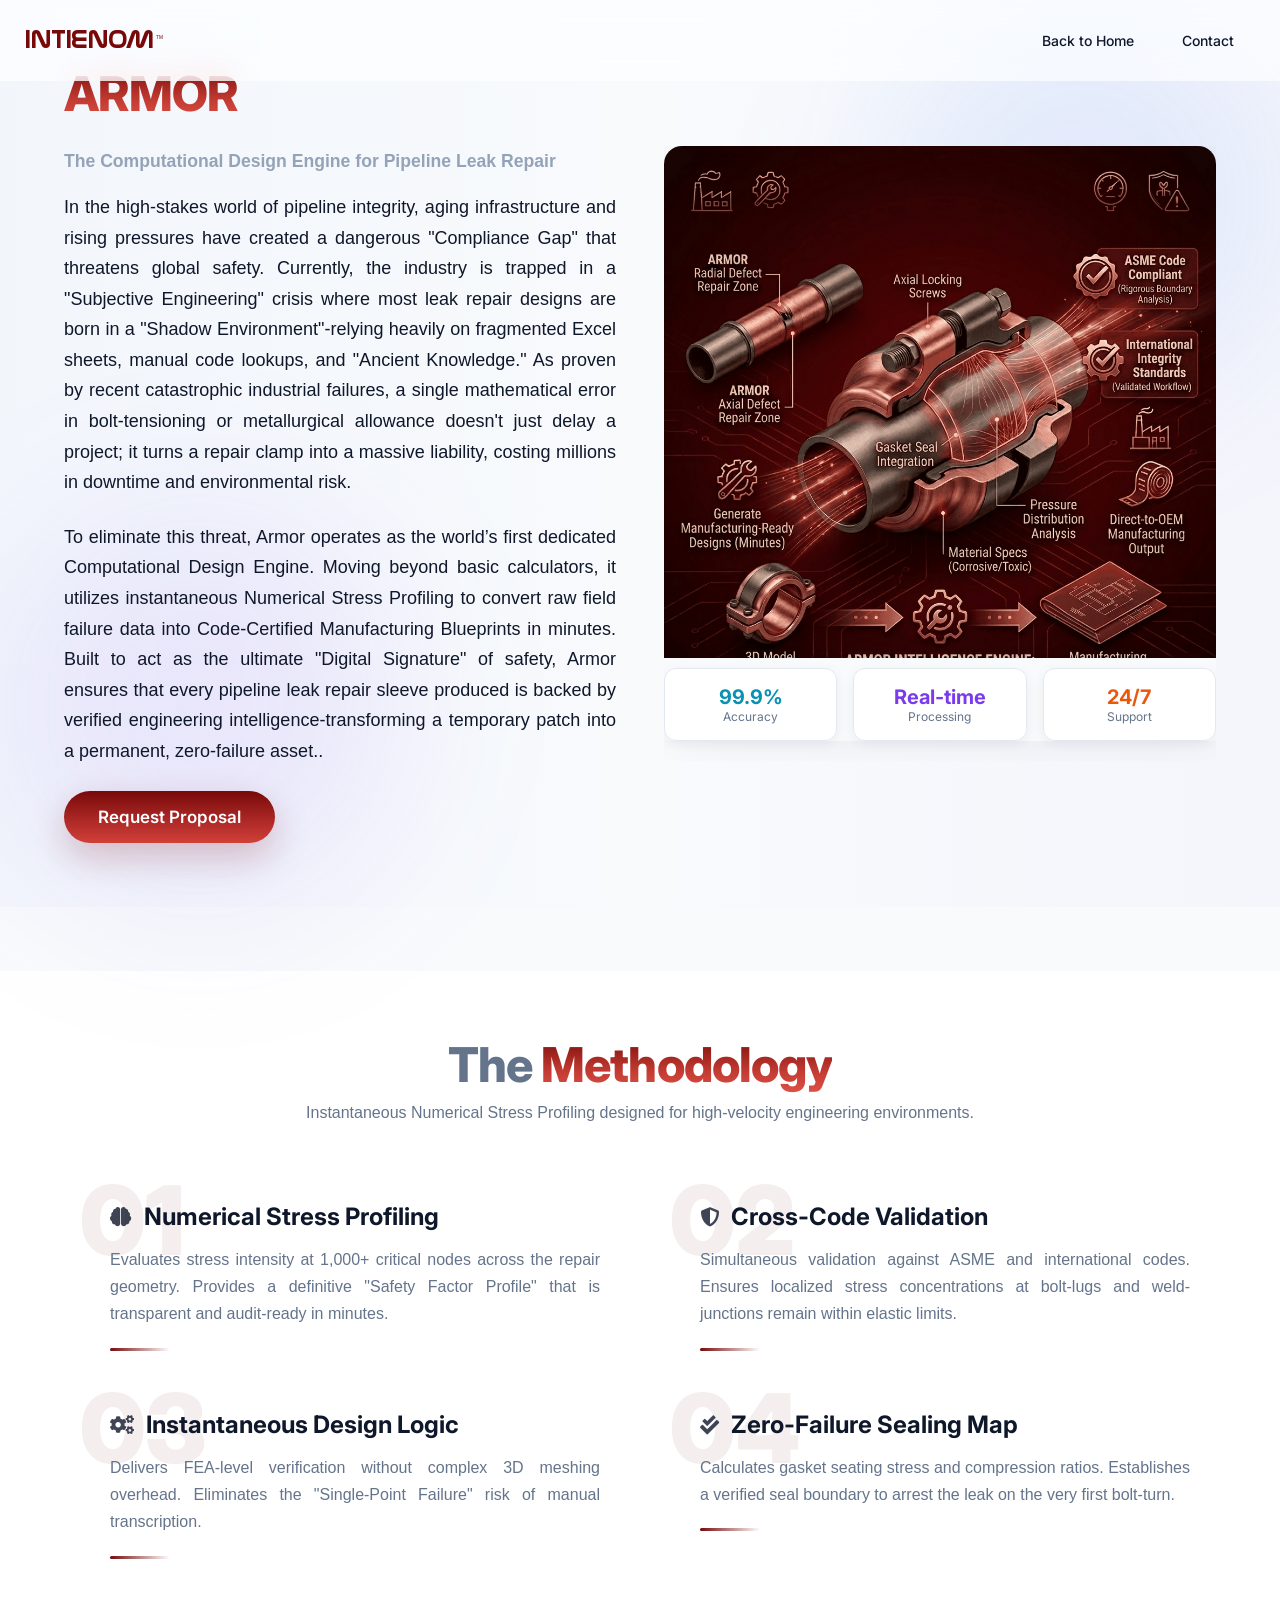
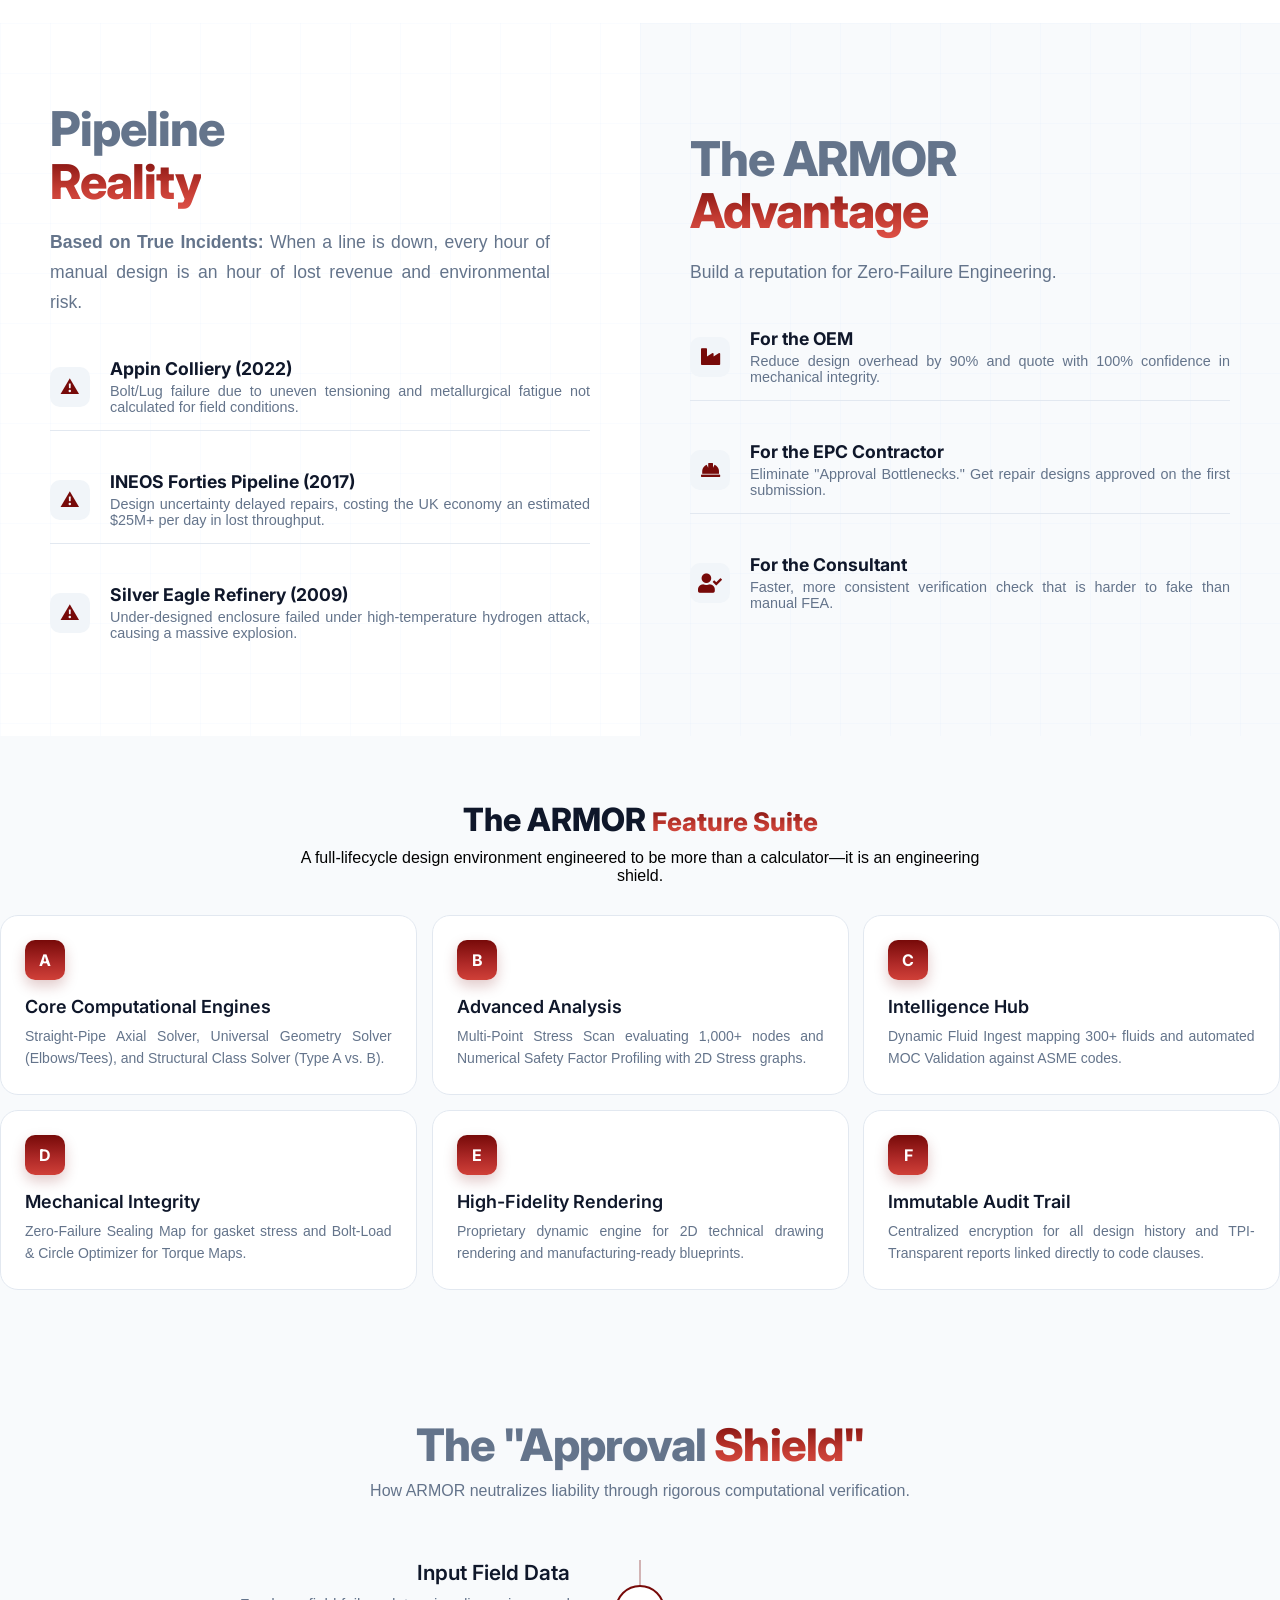
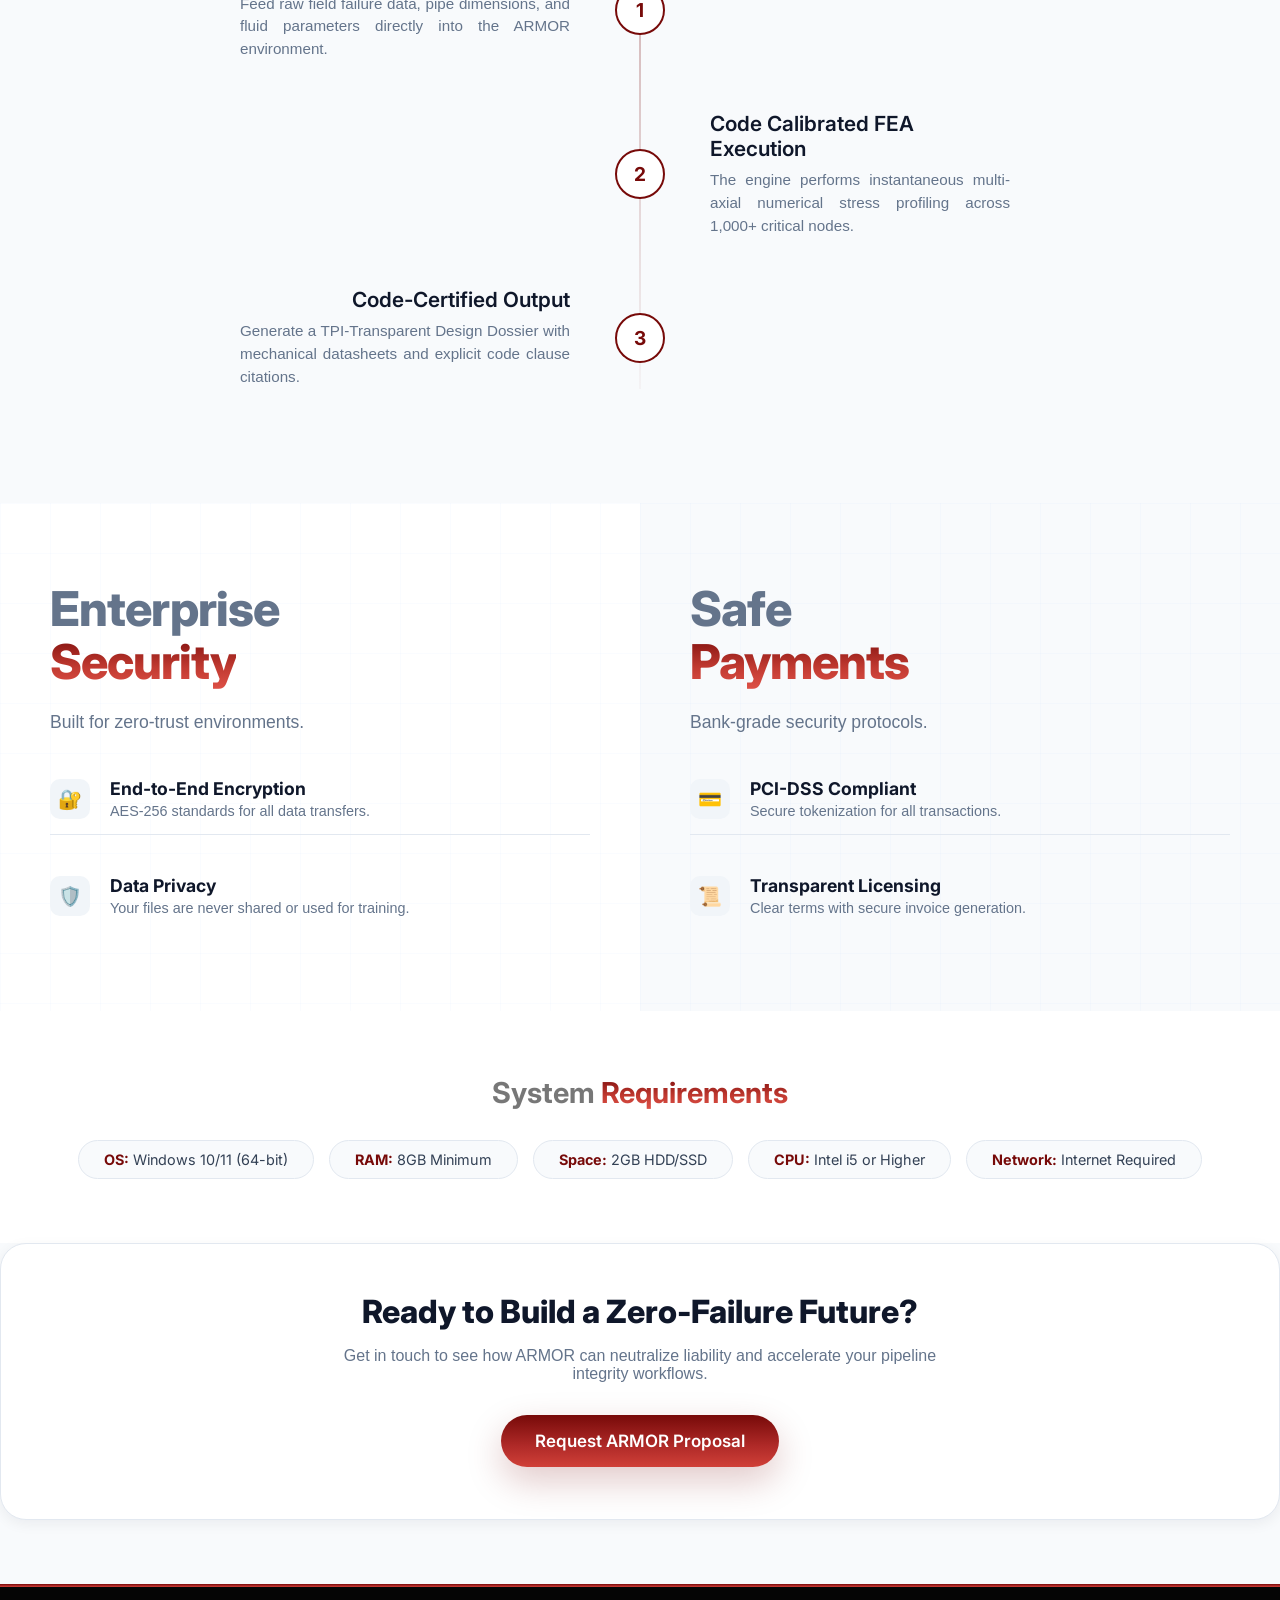
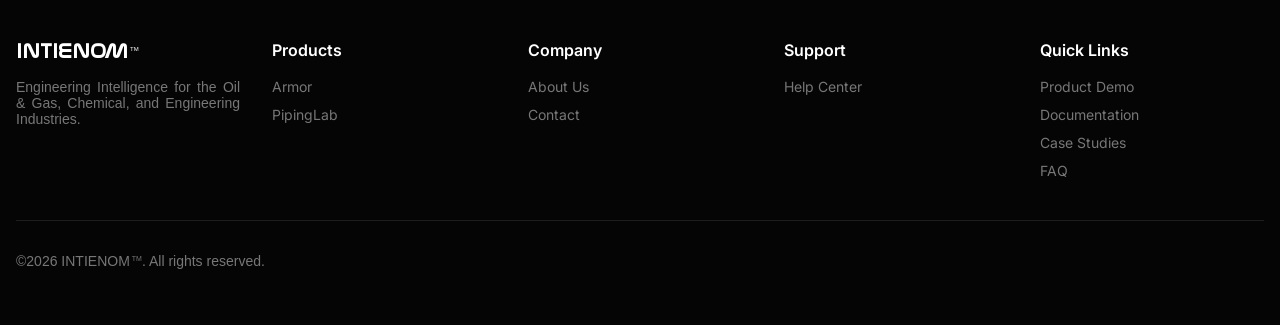
==== commit 7721a9b8: "Update armor.html" ====
--- a/armor.html
+++ b/armor.html
@@ -67,7 +67,7 @@
             </div>
         </div>
         <div class="pipingleb-image">
-            <img src="images/armor.png" alt="PipingLab">
+            <img src="images/armor_main.png" alt="PipingLab">
             <div class="pipingleb-stats">
                 <div class="pipingleb-stat">
                     <div class="value cyan">99.9%</div>
--- a/style.css
+++ b/style.css
@@ -1,6 +1,7 @@
 /* ============================================
-   AChERLABs Website - Stylesheet v2.0 (MODERN)
+   AChERLABs Website - Stylesheet v2.1 (FINAL)
    THEME: SOFT LIGHT (Premium & Clean)
+   - Duplicates removed, syntax errors fixed
    ============================================ */
 
 @import url('https://fonts.googleapis.com/css2?family=Inter:wght@400;500;600;700;800;900&display=swap');
@@ -18,10 +19,11 @@
     font-display: swap;
 }
 
+/* FIX: weight 'normal' — file khud Light hai, mismatch hat gaya */
 @font-face {
     font-family: 'Myriad Pro Light';
     src: url('fonts/MyriadPro-Light.otf') format('opentype');
-    font-weight: 300;
+    font-weight: normal;
     font-style: normal;
     font-display: swap;
 }
@@ -41,7 +43,7 @@
     --text-light: #94a3b8;
     --border: #e2e8f0;
 
-    /* Gradients */
+    /* Gradients (Top → Bottom) */
     --grad-primary: linear-gradient(to bottom, #770A09 0%, #B02A28 60%, #D04038 100%);
     --grad-text: linear-gradient(to bottom, #770A09 0%, #C13A31 60%, #E05248 100%);
 
@@ -61,6 +63,9 @@
     /* Motion */
     --ease: cubic-bezier(0.4, 0, 0.2, 1);
     --ease-bounce: cubic-bezier(0.34, 1.56, 0.64, 1);
+
+    /* Section Spacing (Section 10 use karta hai) */
+    --section-space: 64px;
 }
 
 * {
@@ -88,13 +93,11 @@
 
 .italic-text { font-style: italic; }
 
-/* Modern Selection Color */
 ::selection {
     background: var(--primary);
     color: #fff;
 }
 
-/* Modern Scrollbar */
 ::-webkit-scrollbar { width: 10px; }
 ::-webkit-scrollbar-track { background: var(--bg); }
 ::-webkit-scrollbar-thumb {
@@ -118,7 +121,17 @@
    2. REUSABLE COMPONENTS
    ============================================ */
 
-/* A. Navigation (Glassmorphism) */
+/* A. Gradient Text Utility (FIX: 6 duplicate rules ek mein merge) */
+span.gradient,
+.gradient-text,
+.cv-red {
+    background: var(--grad-text);
+    -webkit-background-clip: text;
+    background-clip: text;
+    -webkit-text-fill-color: transparent;
+}
+
+/* B. Navigation (Glassmorphism) */
 nav {
     position: fixed;
     top: 0; left: 0; right: 0;
@@ -221,7 +234,7 @@
     stroke: var(--text);
 }
 
-/* B. Buttons (Gradient + Shine Effect) */
+/* C. Buttons (Gradient + Shine Effect) */
 .btn-primary {
     position: relative;
     overflow: hidden;
@@ -239,7 +252,6 @@
     display: inline-block;
 }
 
-/* Shine Sweep Effect */
 .btn-primary::after {
     content: '';
     position: absolute;
@@ -283,7 +295,7 @@
     box-shadow: var(--shadow-sm);
 }
 
-/* C. Footer (Modern Dark) */
+/* D. Footer (Modern Dark) */
 footer {
     position: relative;
     background: #050505;
@@ -291,7 +303,6 @@
     color: #777;
 }
 
-/* Top Gradient Line */
 footer::before {
     content: '';
     position: absolute;
@@ -407,7 +418,7 @@
     color: #fff;
 }
 
-/* D. Modal (Animated - Modern) */
+/* E. Modal (Animated - Modern) */
 .modal {
     display: none;
     position: fixed;
@@ -546,7 +557,6 @@
     to { transform: scale(1.08); }
 }
 
-/* Overlay */
 .hero-bg-slider .slide::before {
     content: '';
     position: absolute;
@@ -555,7 +565,7 @@
     z-index: 1;
 }
 
-/* Slide Text (Slide-up Animation ke saath) */
+/* Slide Text (Slide-up Animation) */
 .slide-text {
     position: absolute;
     bottom: 50px;
@@ -655,16 +665,13 @@
     font-size: 0.8em;
 }
 
+/* FIX: gradient properties utility (Section 2A) se aati hain — sirf size yahan */
 .hero h1 span.gradient,
 .section-title h2 span.gradient,
+.section-title h1 span.gradient,
 .industry-content h3 span.gradient,
-.section-title h1 span.gradient,
 .about-content h1 span.gradient,
 .features-section h2 span.gradient {
-    background: var(--grad-text);
-    -webkit-background-clip: text;
-    background-clip: text;
-    -webkit-text-fill-color: transparent;
     font-size: 0.8em;
 }
 
@@ -1005,8 +1012,9 @@
     gap: 30px;
 }
 
+/* FIX: extra '}}' hata + 135deg → to bottom */
 .competency-box {
-    background: linear-gradient(135deg, #770A09 0%, #B02A28 100%);
+    background: linear-gradient(to bottom, #770A09 0%, #B02A28 100%);
     color: #fff;
     padding: 22px;
     border: 1px solid rgba(255, 255, 255, 0.12);
@@ -1015,7 +1023,7 @@
     flex-shrink: 0;
     width: 180px;
     text-align: center;
-}}
+}
 
 .competency-box h4 { margin: 0; font-size: 1.1rem; line-height: 1.4; }
 
@@ -1069,13 +1077,8 @@
     letter-spacing: -0.02em;
 }
 
+/* cv-red ab Section 2A utility se gradient leta hai */
 .cv-header h2 .cv-gray { color: var(--text-muted); }
-.cv-header h2 .cv-red {
-    background: var(--grad-text);
-    -webkit-background-clip: text;
-    background-clip: text;
-    -webkit-text-fill-color: transparent;
-}
 
 .cv-header p {
     text-align: center;
@@ -1107,7 +1110,6 @@
     box-shadow: var(--shadow-md);
 }
 
-/* Top Border Glow */
 .value-card::after {
     content: '';
     position: absolute;
@@ -1157,12 +1159,7 @@
 
 .why-choose .section-title { color: var(--text-muted); }
 
-.why-choose .section-title span.gradient {
-    background: var(--grad-text);
-    -webkit-background-clip: text;
-    background-clip: text;
-    -webkit-text-fill-color: transparent;
-}
+/* (span.gradient ki gradient styling Section 2A utility se — duplicate hata) */
 
 .why-grid {
     display: grid;
@@ -1357,10 +1354,14 @@
     animation: pulse 2s ease-in-out infinite;
 }
 
+/* FIX: solid color → gradient (pehle manga hua update) */
 .pipingleb-content h2 {
     font-size: 3rem;
     font-weight: 800;
-    color: var(--primary);
+    background: var(--grad-text);
+    -webkit-background-clip: text;
+    background-clip: text;
+    -webkit-text-fill-color: transparent;
     margin-bottom: 24px;
     letter-spacing: -0.02em;
 }
@@ -1519,12 +1520,7 @@
     letter-spacing: -0.02em;
 }
 
-.gradient-text {
-    background: var(--grad-text);
-    -webkit-background-clip: text;
-    background-clip: text;
-    -webkit-text-fill-color: transparent;
-}
+/* (.gradient-text ab Section 2A utility se — duplicate hata) */
 
 .timeline {
     position: relative;
@@ -1792,20 +1788,37 @@
 .contact-grid {
     display: grid;
     grid-template-columns: 1fr 1fr;
-    gap: 48px;
-}
-
+    grid-template-areas:
+        "form image"
+        "info  social";
+    gap: 32px 48px;
+    align-items: start;
+}
+
+.contact-form      { grid-area: form; }
+.contact-image-box { grid-area: image; }
+.info-card         { grid-area: info; }
+.social-card       { grid-area: social; }
+
+/* FIX: duplicate rule merge — ek hi clean rule */
 .contact-image-box {
     width: 100%;
-    margin-bottom: 30px;
-    text-align: center;
+    height: 700px;
+    border-radius: var(--radius-md);
+    overflow: hidden;
+    box-shadow: var(--shadow-lg);
+    background: var(--bg-soft);
+    display: flex;
+    align-items: center;
+    justify-content: center;
 }
 
 .contact-image-box img {
-    max-width: 100%;
-    height: auto;
-    border-radius: var(--radius-md);
-    box-shadow: var(--shadow-md);
+    width: 100%;
+    height: 100%;
+    object-fit: contain;
+    object-position: center;
+    display: block;
 }
 
 .contact-form {
@@ -1889,13 +1902,6 @@
     text-align: center;
     font-size: 0.9rem;
     color: #22c55e;
-}
-
-/* Contact Info Cards */
-.contact-info {
-    display: flex;
-    flex-direction: column;
-    gap: 32px;
 }
 
 .info-card,
@@ -2060,7 +2066,7 @@
     50% { opacity: 1; transform: scale(1.2); }
 }
 
-/* Scroll Reveal Animations (JS adds .reveal class) */
+/* Scroll Reveal (JS adds .reveal class) */
 .reveal {
     opacity: 0;
     transform: translateY(36px);
@@ -2073,7 +2079,6 @@
     transform: translateY(0);
 }
 
-/* Accessibility: Motion disable karne walo ke liye */
 @media (prefers-reduced-motion: reduce) {
     .reveal { opacity: 1; transform: none; transition: none; }
     .hero-bg-slider .slide.active { animation: none; }
@@ -2186,10 +2191,20 @@
 
     .pipingleb-content h2 { font-size: 2.2rem; }
 
-    /* Contact */
-    .contact-grid { grid-template-columns: 1fr; }
+    /* Contact (Grid areas ke saath stack order) */
+    .contact-grid {
+        grid-template-columns: 1fr;
+        grid-template-areas:
+            "form"
+            "image"
+            "info"
+            "social";
+        gap: 24px;
+    }
+
     .contact-form { height: auto; }
     .contact-form form { overflow-y: visible; }
+    .contact-image-box { height: 300px; }
 
     /* Footer */
     .footer-grid { grid-template-columns: repeat(2, 1fr); }
@@ -2205,32 +2220,53 @@
 }
 
 /* ============================================
-   UNIVERSAL GRADIENT TEXT (File ke end mein)
+   10. SECTION SPACING NORMALIZER
+   (Sab sections ke beech EK jaisa gap)
    ============================================ */
-.gradient-text,
-.section-header h2 span.gradient,
-.section-header h2 .gradient-text,
-.cap-header h2 span.gradient,
-.cap-header h2 .gradient-text,
-.cta-section h2 span.gradient,
-.big-text span.gradient {
-    background: var(--grad-text);
-    -webkit-background-clip: text;
-    background-clip: text;
-    -webkit-text-fill-color: transparent;
-}
-
-/* ============================================
-   SECTION TITLE CENTER FIX
-   ============================================ */
-.section-title {
-    text-align: center !important;
-    width: 100% !important;
-    display: block !important;
-}
-
-.section-title h1,
-.section-title h2,
-.section-title p {
-    text-align: center !important;
-}+
+/* A. Sections — uniform top & bottom */
+.industries,
+.features,
+.features-section,
+.core-values-section,
+.why-choose,
+.cta-about-section,
+.journey-section,
+.capabilities-clean-section,
+.tags-container {
+    padding-top: var(--section-space);
+    padding-bottom: var(--section-space);
+    margin-top: 0;
+    margin-bottom: 0;
+}
+
+/* B. Page containers */
+.about-container,
+.Labs-container,
+.contact-container {
+    padding-top: var(--section-space);
+    padding-bottom: var(--section-space);
+}
+
+/* C. Hero bottom bhi match kare */
+.hero-bottom-wrapper {
+    padding-top: var(--section-space);
+    padding-bottom: var(--section-space);
+}
+
+/* D. PipingLab — margin ki jagah spacing */
+.pipingleb-section {
+    margin-top: 0;
+    margin-bottom: var(--section-space);
+}
+
+/* E. CTA card */
+.cta-section {
+    margin-top: 0;
+    margin-bottom: var(--section-space);
+}
+
+/* F. Mobile — kam spacing */
+@media (max-width: 768px) {
+    :root { --section-space: 40px; }
+}
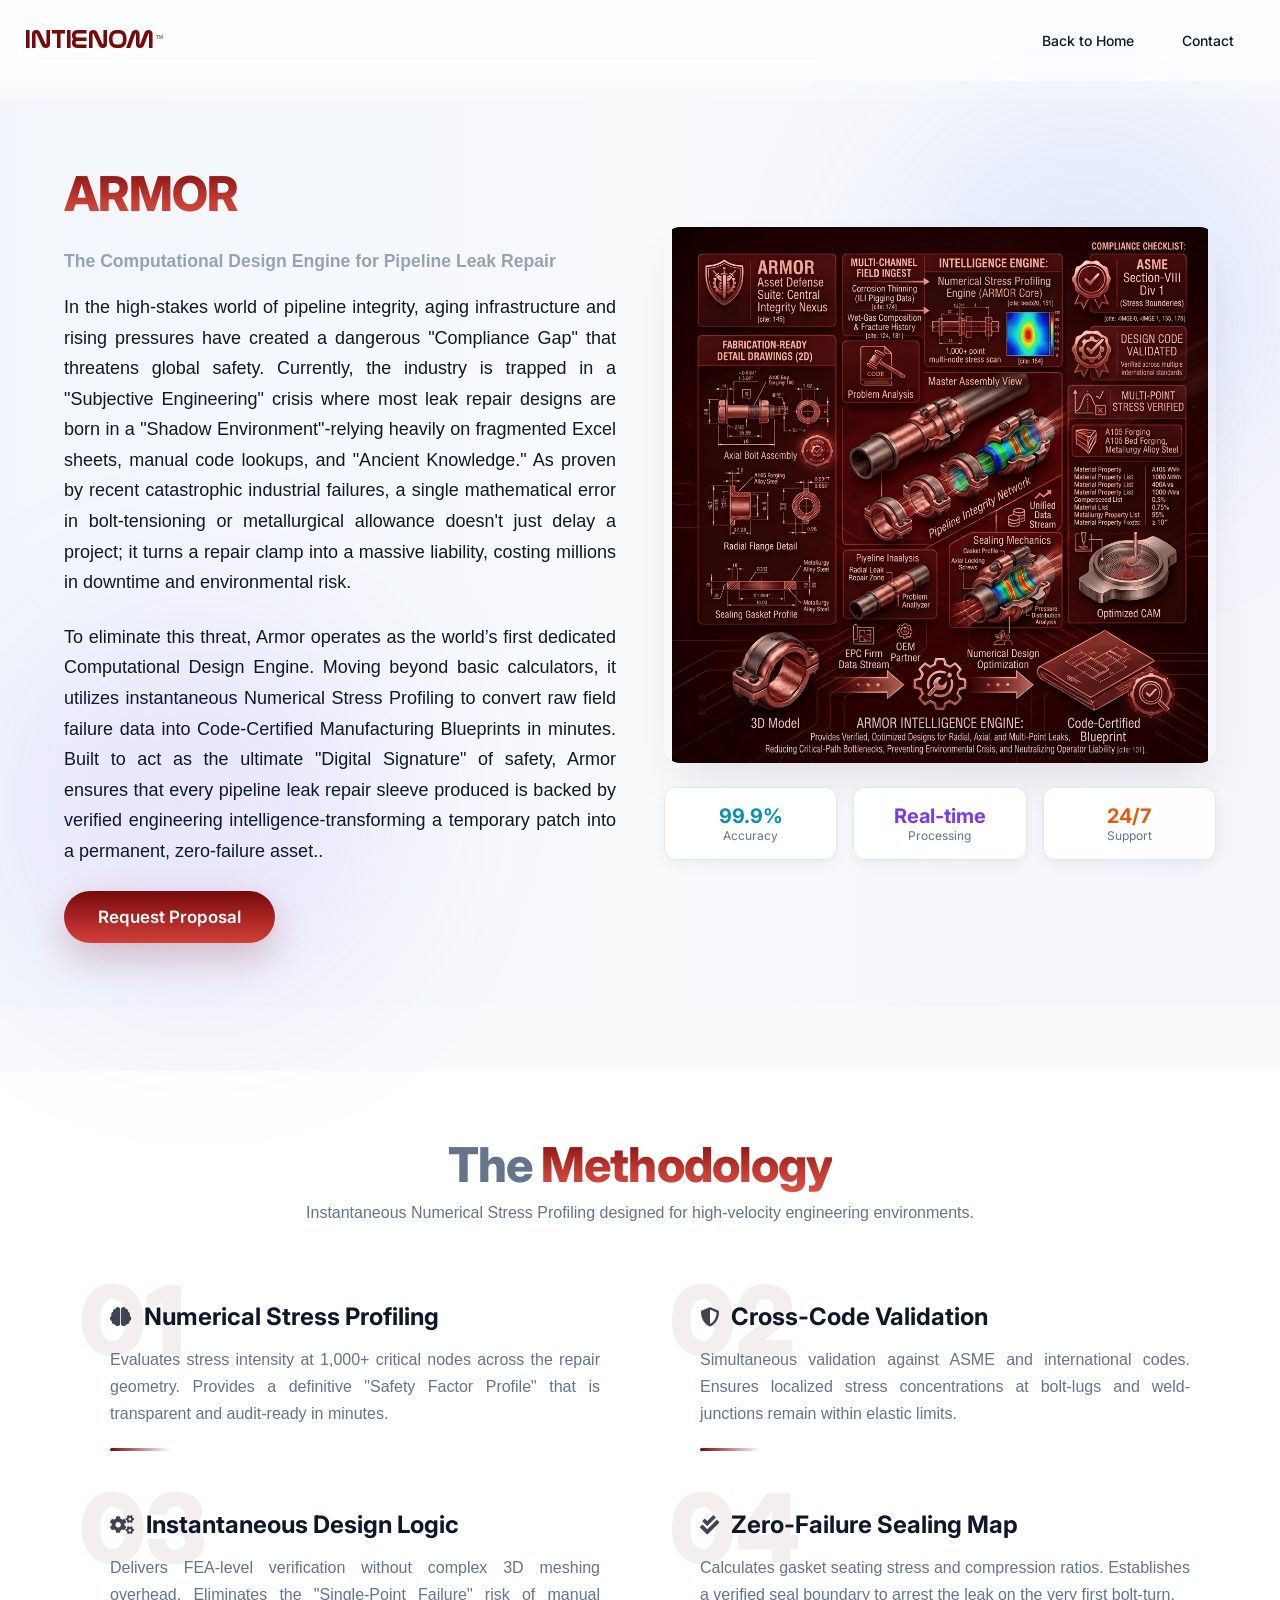
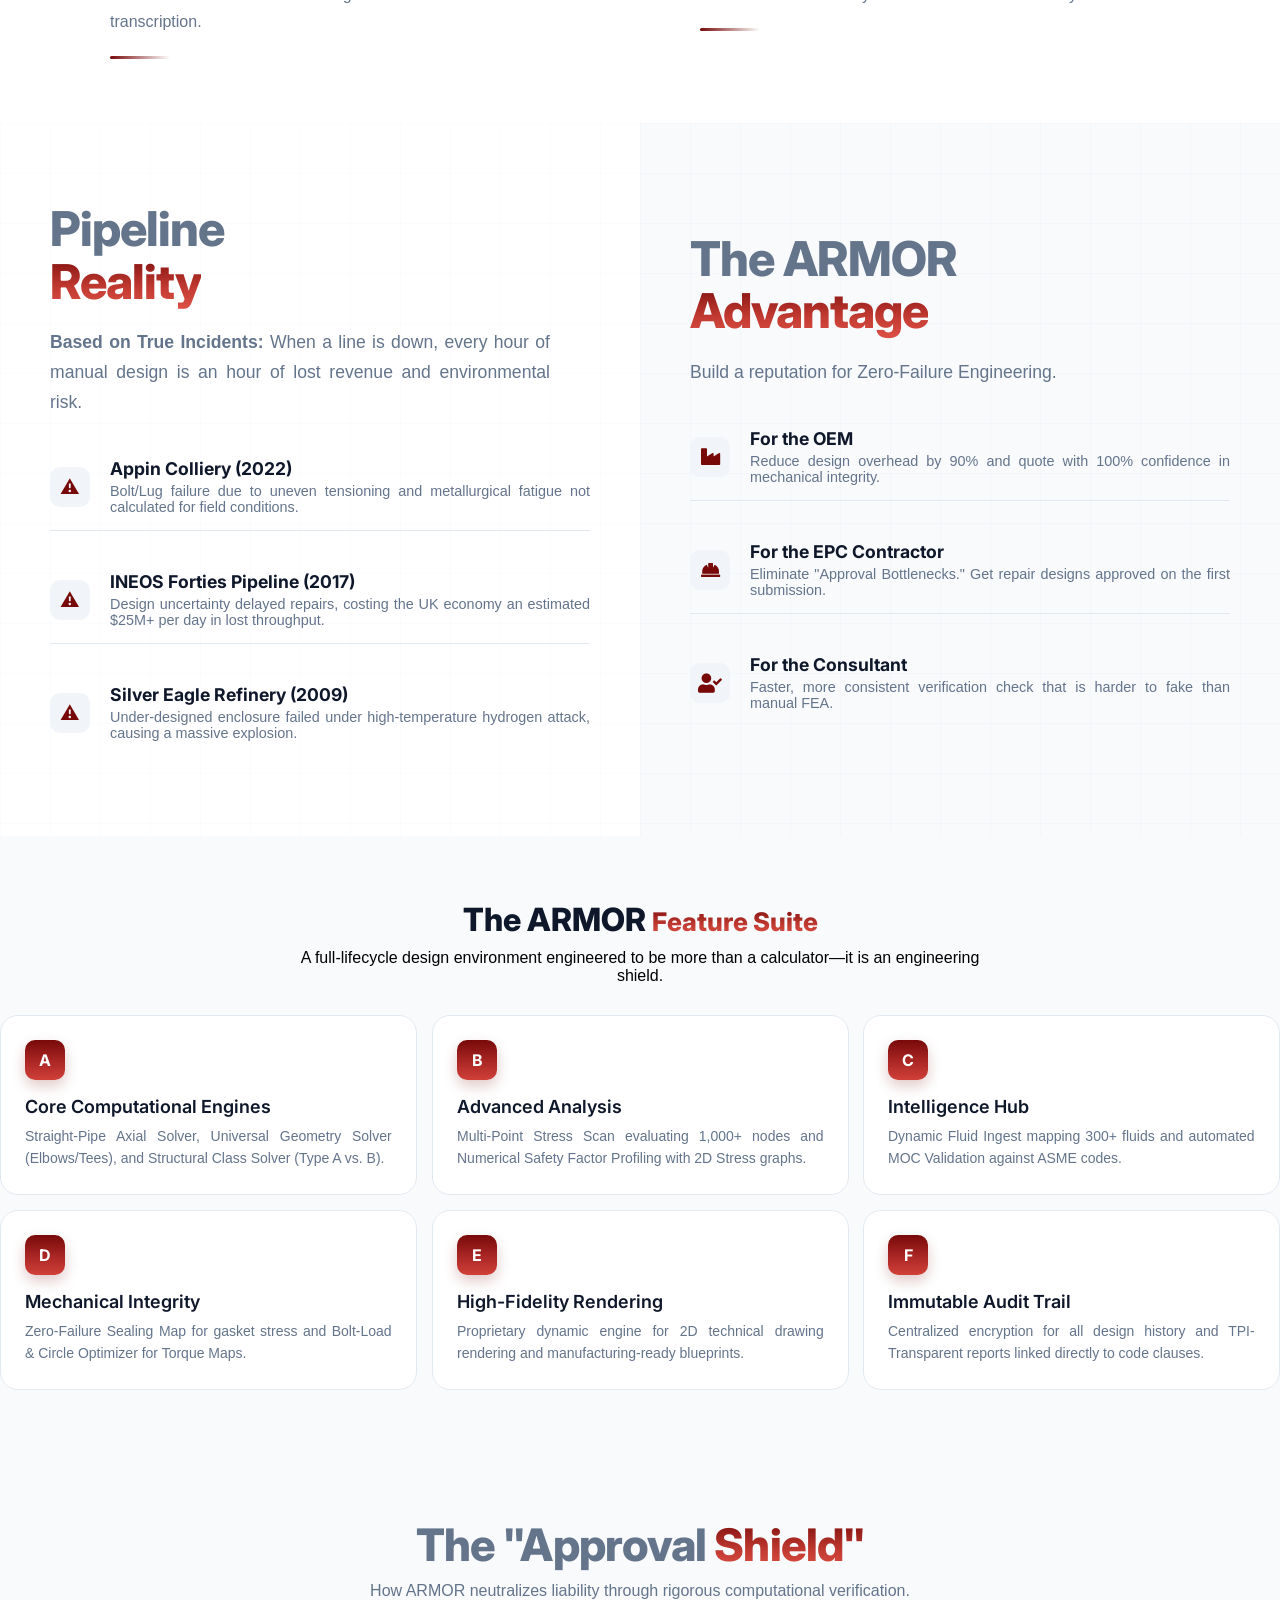
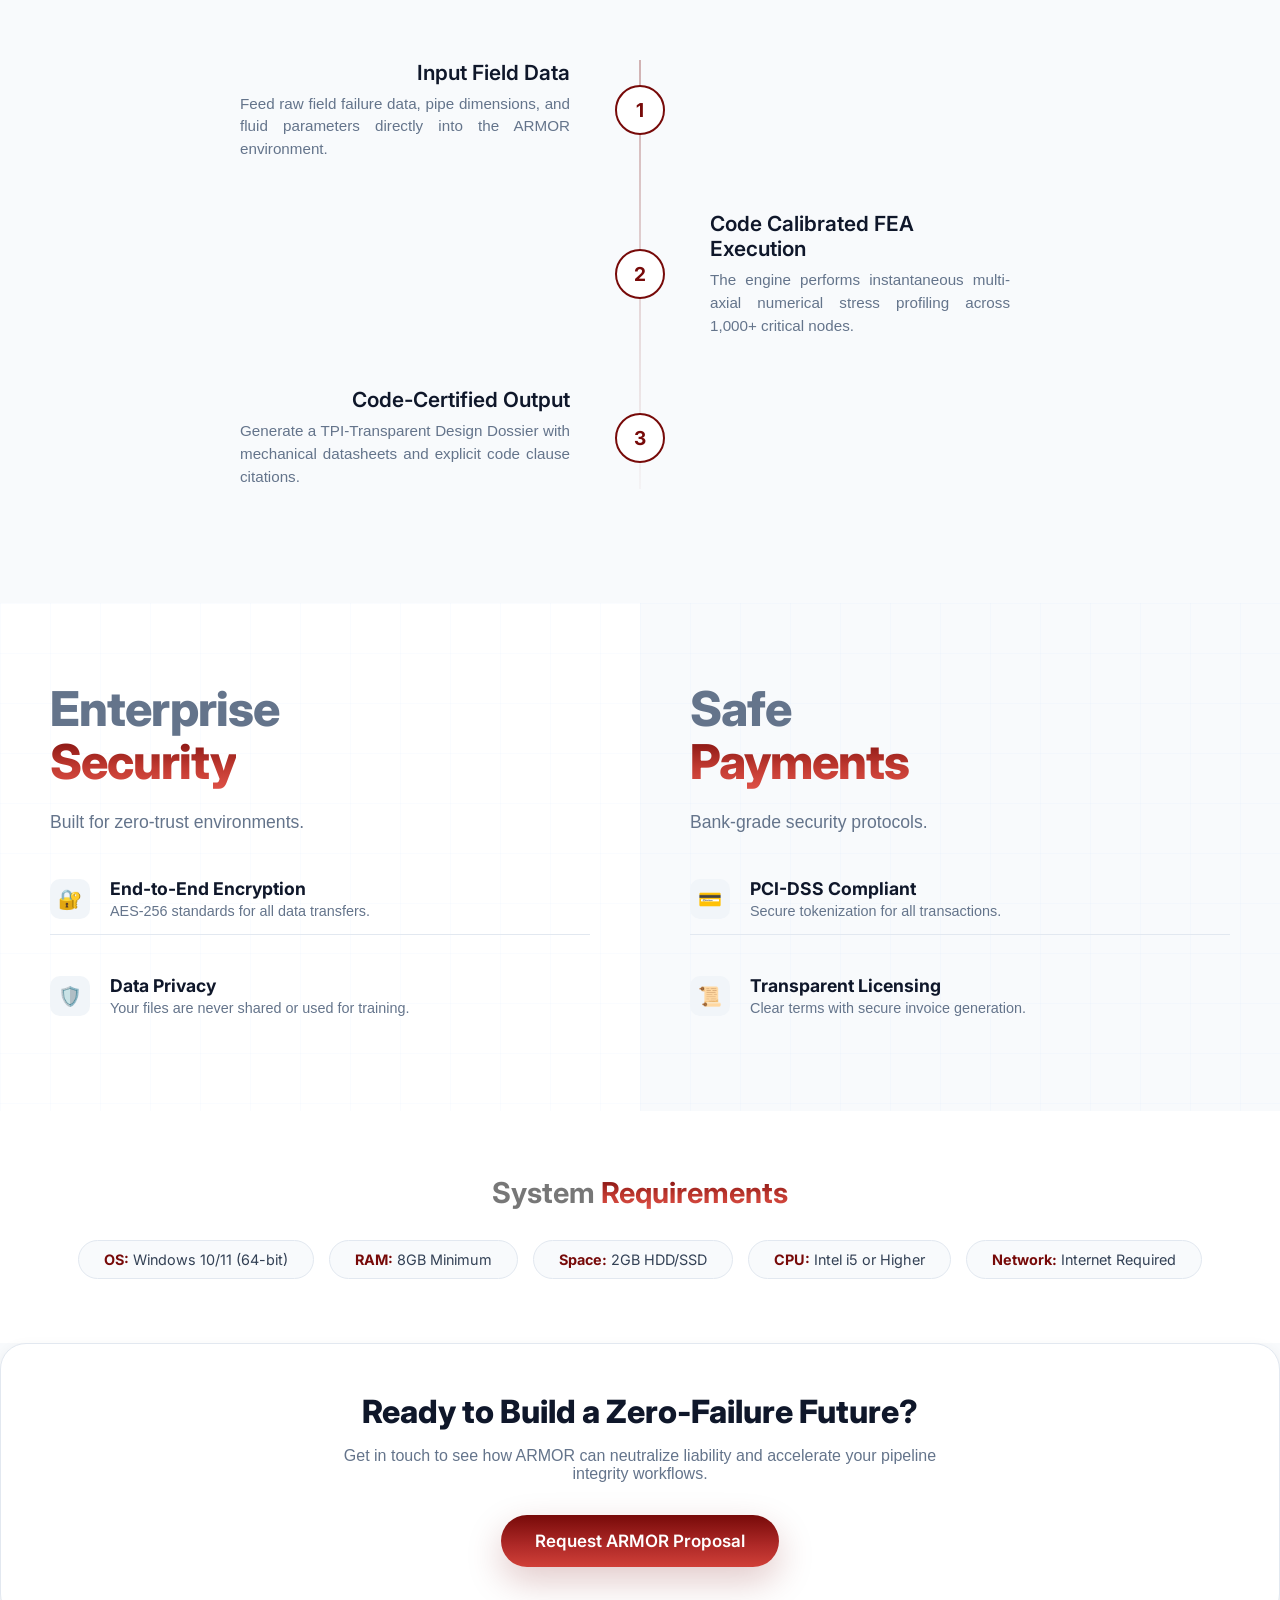
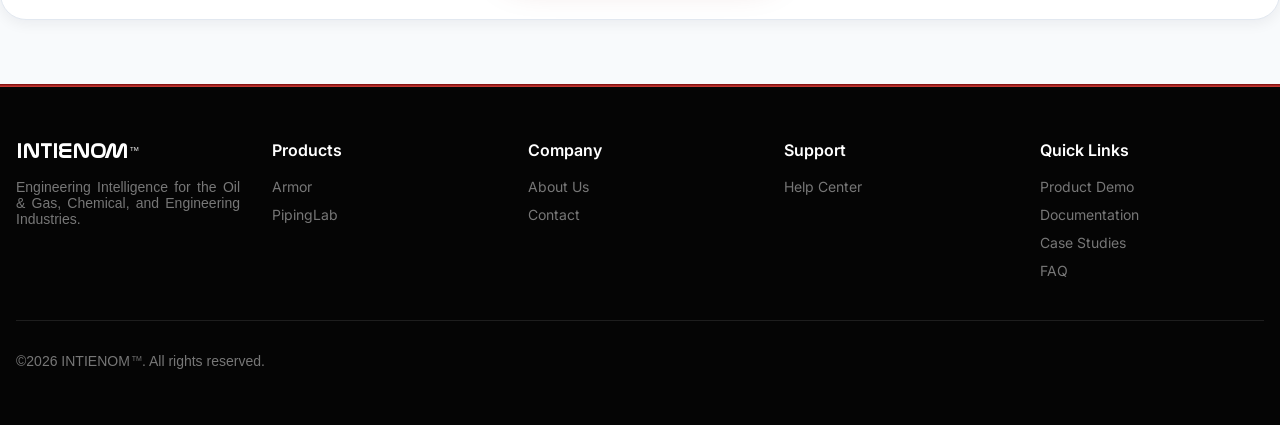
==== commit 96c93176: "Update armor.html" ====
--- a/armor.html
+++ b/armor.html
@@ -2,7 +2,7 @@
 <html lang="en">
 <head>
     <meta charset="UTF-8">
-    <title>INTIENOM</title>
+    <title>ARMOR | INTIENOM</title>
     <meta name="viewport" content="width=device-width, initial-scale=1.0">
     
     <!-- Web Icon -->
@@ -14,6 +14,18 @@
     <link rel="stylesheet" href="software.css">
     <!-- Font Awesome -->
     <link href="https://cdnjs.cloudflare.com/ajax/libs/font-awesome/5.10.0/css/all.min.css" rel="stylesheet" />
+	
+	<!-- SEO Structured Data Schema -->
+    <script type="application/ld+json">
+    {
+      "@context": "https://schema.org",
+      "@type": "SoftwareApplication",
+      "name": "ARMOR",
+      "operatingSystem": "Windows 10, Windows 11",
+      "applicationCategory": "EngineeringSoftware",
+      "description": "Computational design engine for pipeline leak repair."
+    }
+    </script>
 </head>
 
 <body>
--- a/style.css
+++ b/style.css
@@ -1,7 +1,6 @@
 /* ============================================
    AChERLABs Website - Stylesheet v2.1 (FINAL)
    THEME: SOFT LIGHT (Premium & Clean)
-   - Duplicates removed, syntax errors fixed
    ============================================ */
 
 @import url('https://fonts.googleapis.com/css2?family=Inter:wght@400;500;600;700;800;900&display=swap');
@@ -978,21 +977,20 @@
 
 .mission-card {
     position: absolute;
-    bottom: 30px;
-    left: 30px;
-    right: 30px;
+    bottom: -100px;
+    left: -24px;
+    padding: 24px;
+    border-radius: 20px;
     background: linear-gradient(to bottom, rgba(119, 10, 9, 0.96) 0%, rgba(176, 42, 40, 0.90) 100%);
     backdrop-filter: blur(10px);
     -webkit-backdrop-filter: blur(10px);
-    padding: 22px;
-    border: 1px solid rgba(255, 255, 255, 0.15);
-    border-radius: var(--radius-sm);
-    color: #fff;
-    box-shadow: 0 18px 40px rgba(119, 10, 9, 0.35);
+	max-width: 280px;
+	color: #fff;
+    box-shadow: 0 25px 50px rgba(0, 0, 0, 0.20);
 }
 
 .mission-card h4 { margin: 0 0 5px 0; font-size: 1.2rem; }
-.mission-card p { margin: 0; font-size: 0.9rem; color: rgba(255, 255, 255, 0.9); }
+.mission-card p { margin: 0; font-size: 0.8rem; color: rgba(255, 255, 255, 0.9); }
 
 .bottom-full-section { margin-top: 40px; }
 
@@ -1379,24 +1377,24 @@
     flex-direction: column;
     align-items: center;
     justify-content: center;
-    overflow: hidden;
+    min-height: 400px;
 }
 
 .pipingleb-image img {
     width: 100%;
     height: auto;
-    border-radius: var(--radius-md);
-    box-shadow: var(--shadow-lg);
+    max-height: 536px;
+    object-fit: contain;
+    border-radius: 16px;
+    box-shadow: 0 25px 50px -12px rgba(0, 0, 0, 0.1);
 }
 
 .pipingleb-stats {
     position: relative;
-    margin-top: -40px;
+    margin-top: 24px;
     margin-bottom: 20px;
     justify-content: center;
     width: 100%;
-    background: var(--bg);
-    padding-top: 10px;
     display: flex;
     gap: 16px;
     z-index: 10;
@@ -2183,11 +2181,19 @@
     .about-image { order: -1; }
     .about-image img { height: 300px; }
 
+    @media (max-width: 768px) {
+    ...
     /* Labs */
     .pipingleb-content {
         grid-template-columns: 1fr;
         padding: 20px;
     }
+
+    .pipingleb-image { height: 350px; }
+
+    .pipingleb-content h2 { font-size: 2.2rem; }
+    ...
+}
 
     .pipingleb-content h2 { font-size: 2.2rem; }
 
@@ -2254,9 +2260,9 @@
     padding-bottom: var(--section-space);
 }
 
-/* D. PipingLab — margin ki jagah spacing */
+/* D. Labs pages (ARMOR + PipingLab): navbar ke liye extra space */
 .pipingleb-section {
-    margin-top: 0;
+    margin-top: 100px;
     margin-bottom: var(--section-space);
 }
 
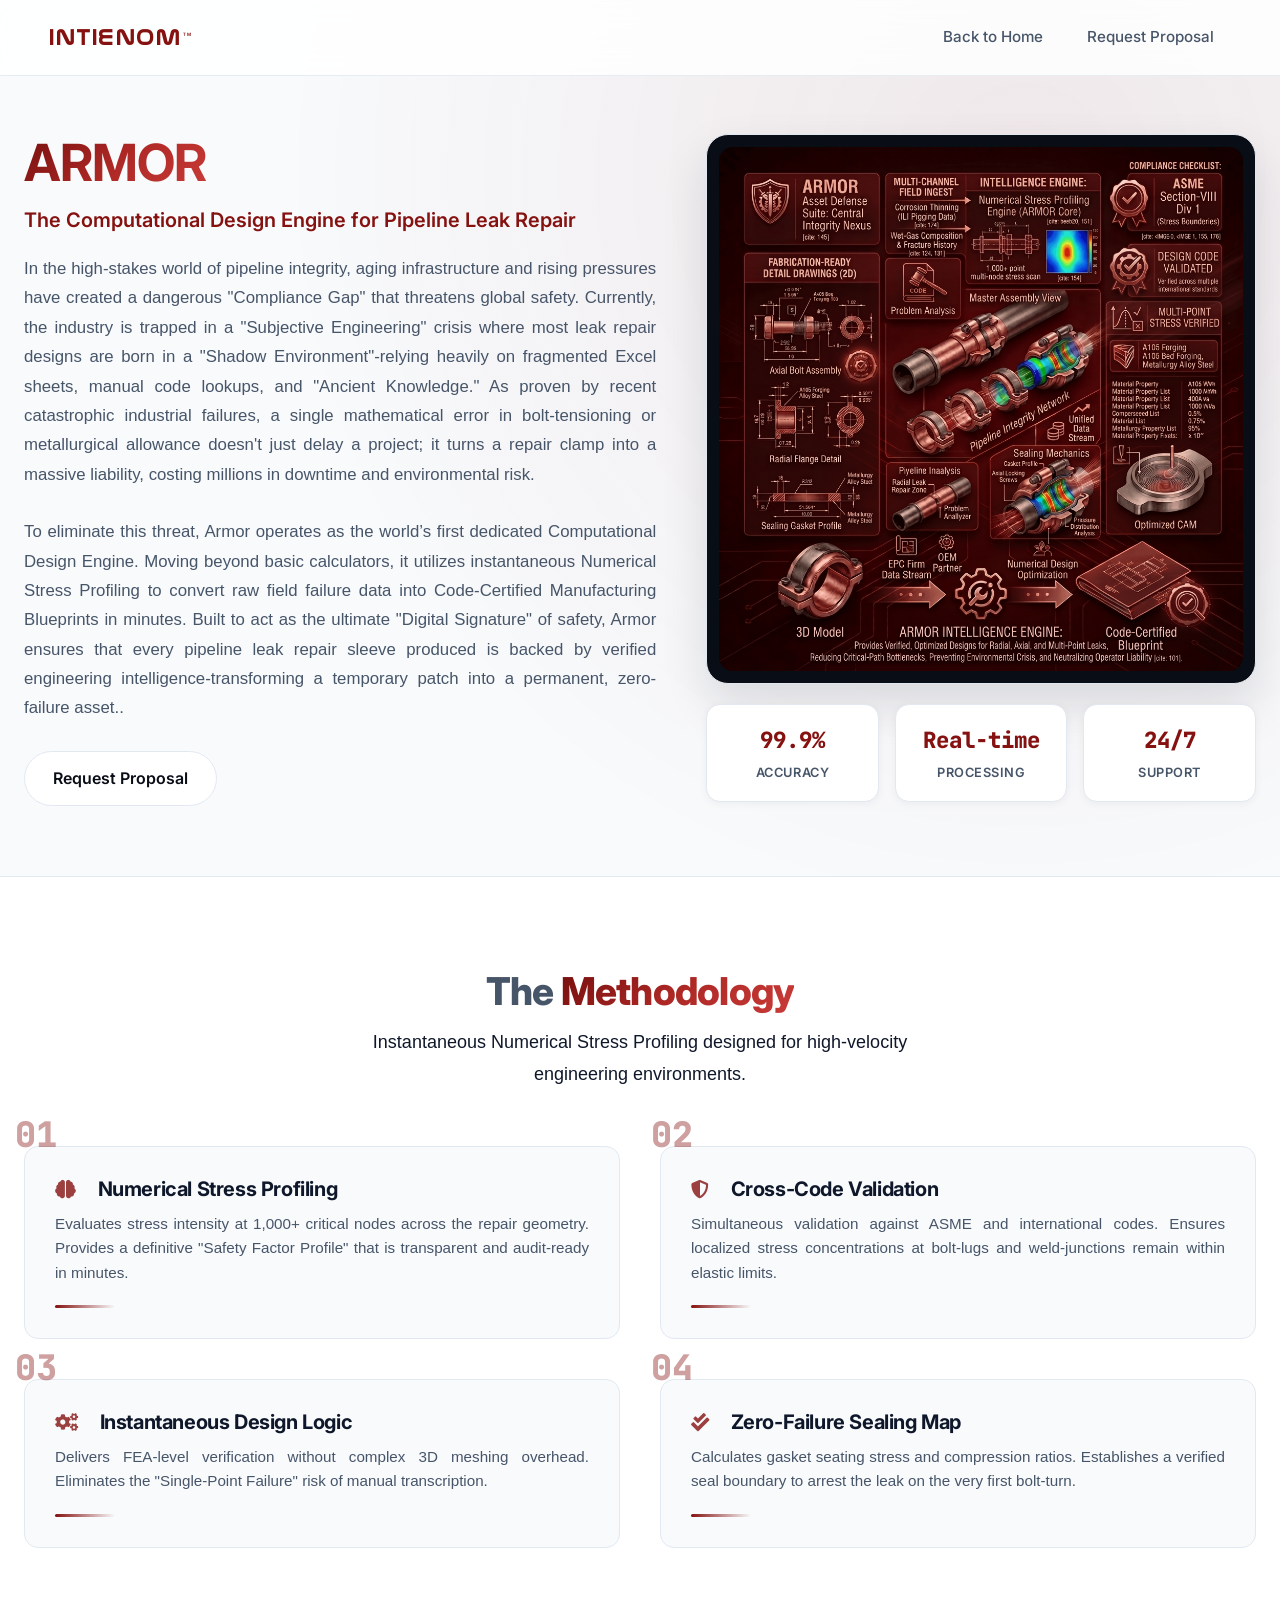
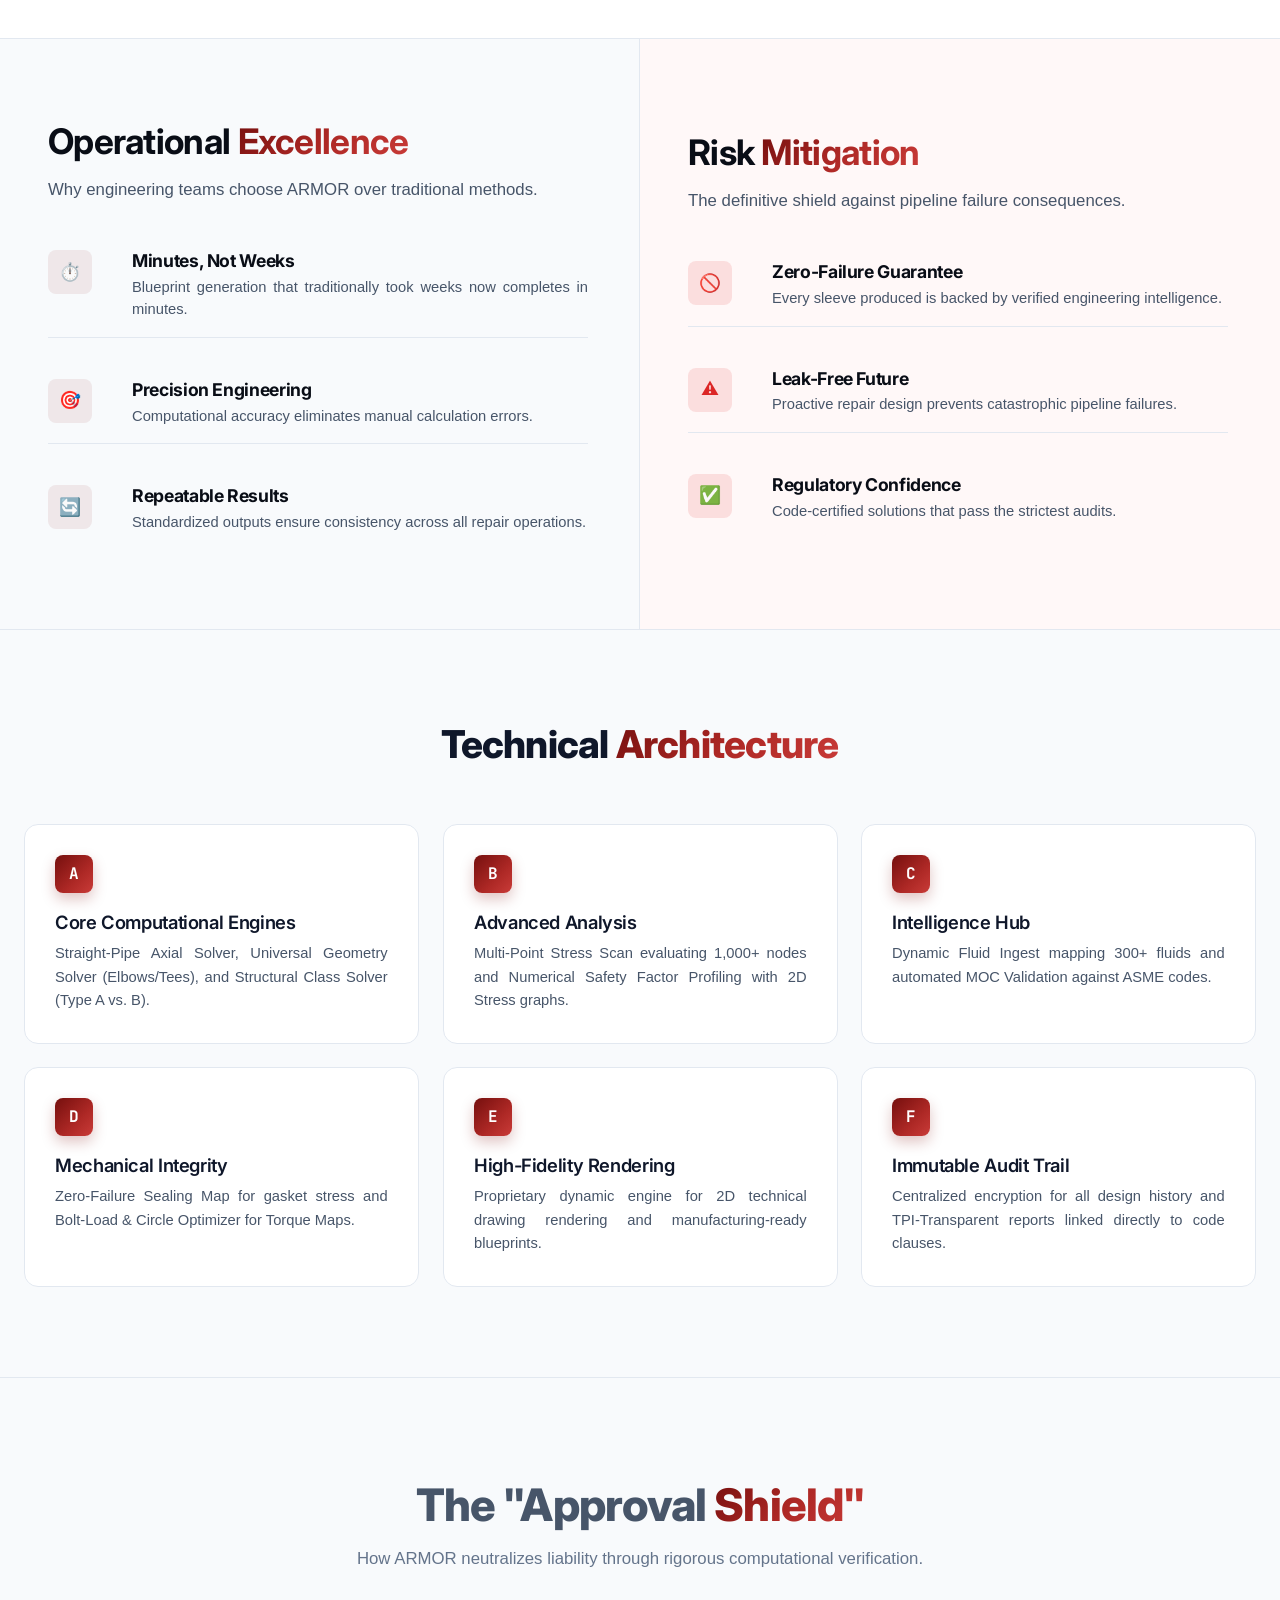
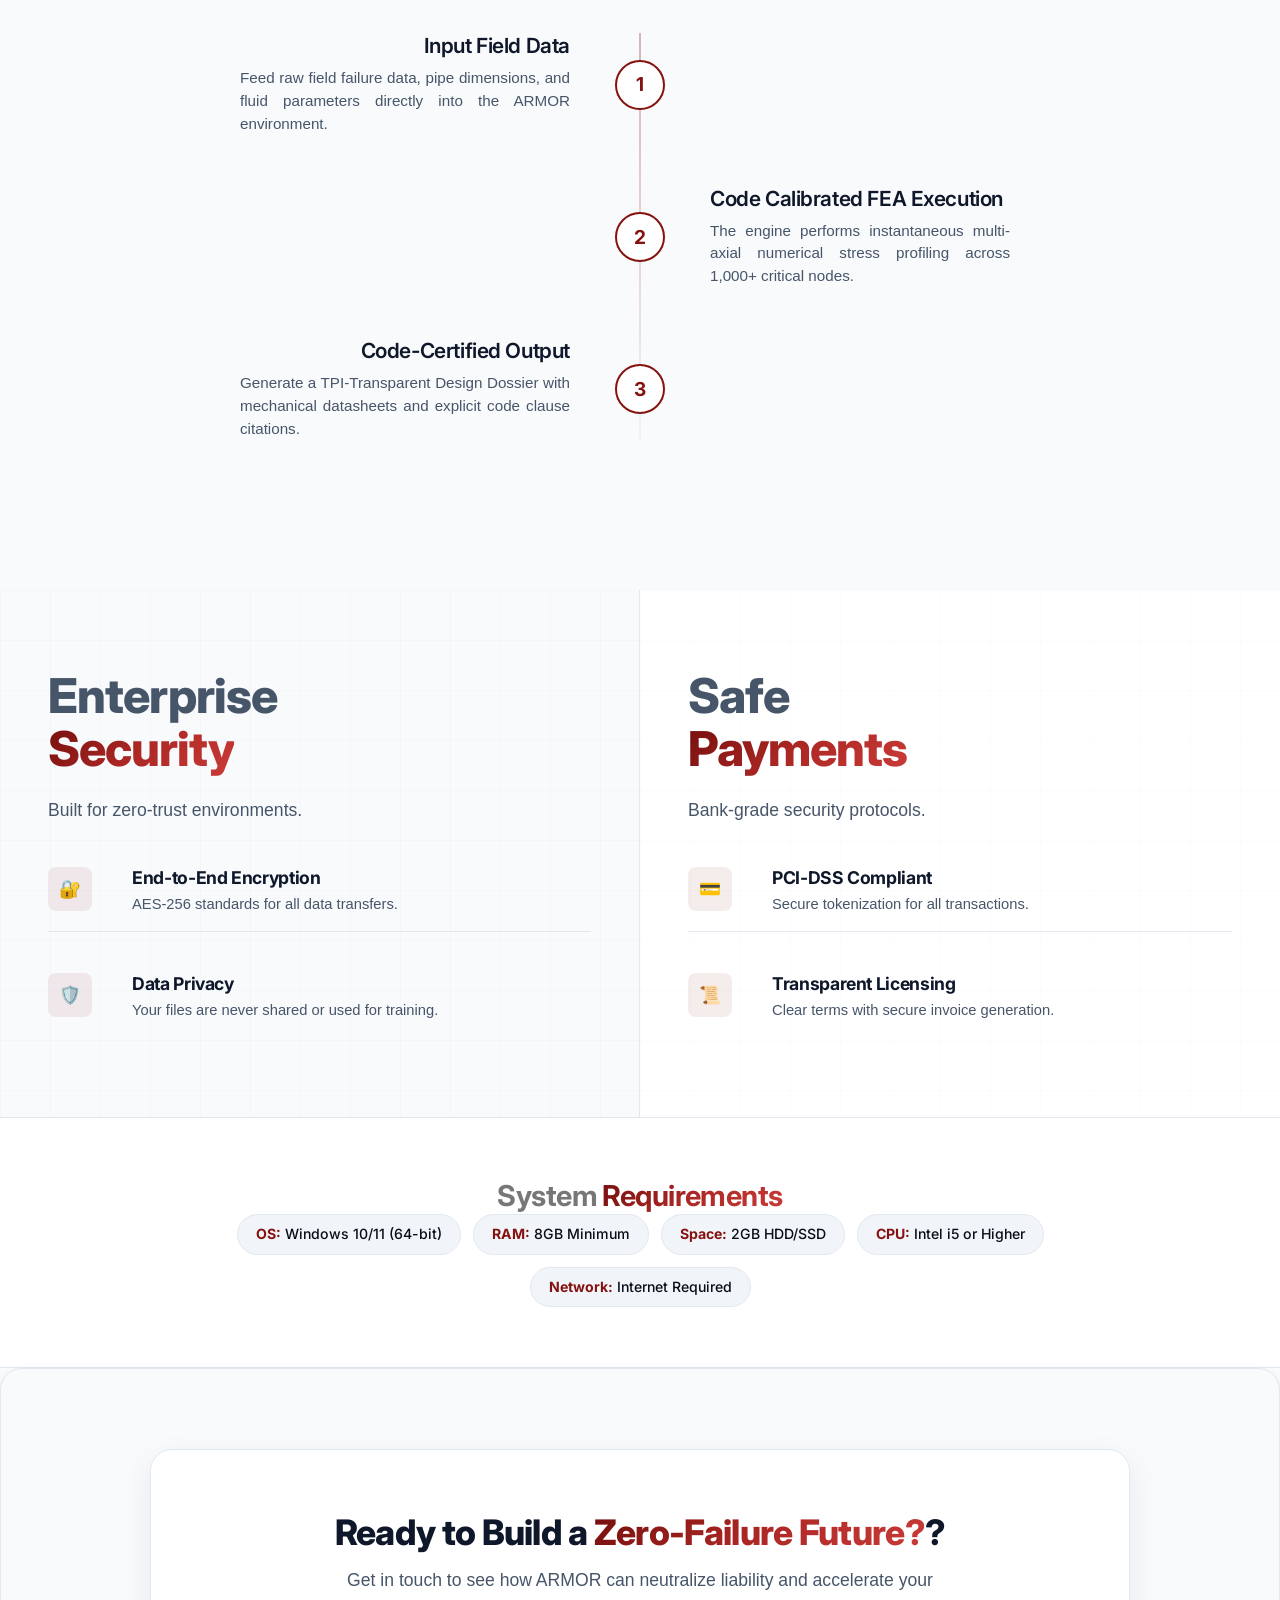
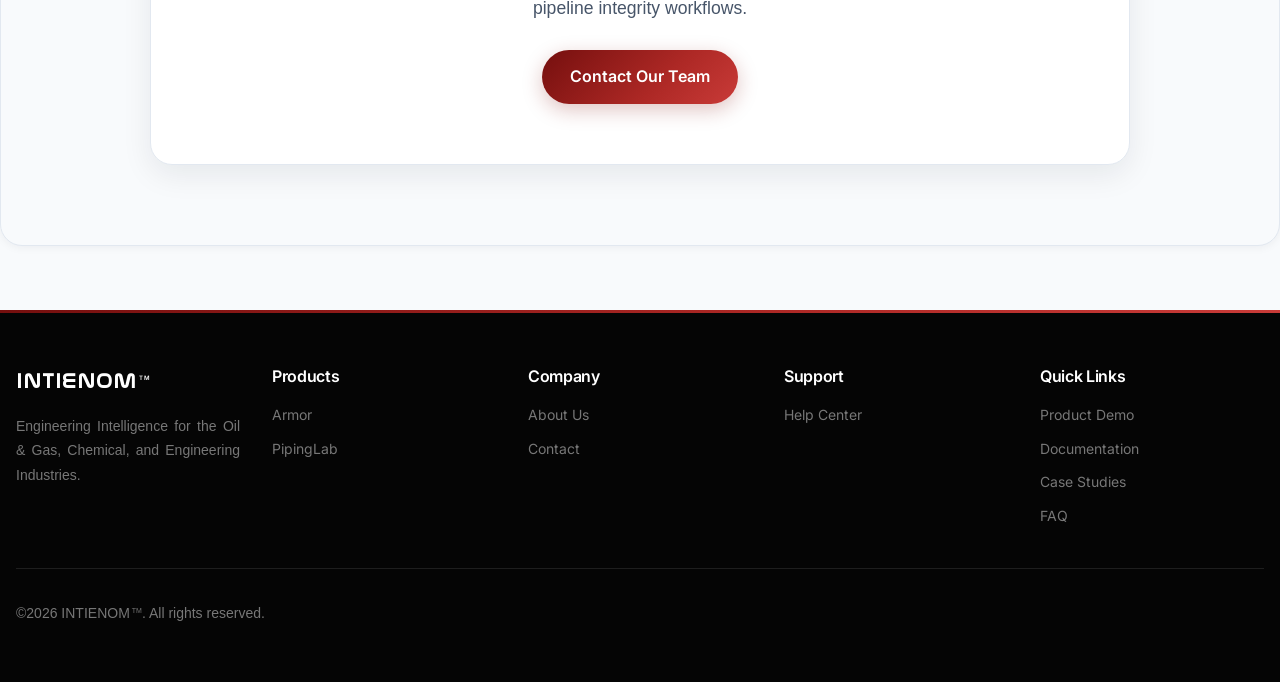
==== commit 4e101247: "Add files via upload" ====
--- a/armor.html
+++ b/armor.html
@@ -30,205 +30,184 @@
 
 <body>
 
-<!-- NAVIGATION -->
-<nav id="navbar">
-    <div class="nav-container">
-        <!-- Logo Section (Click karne par Home page jayega) -->
-        <a href="index.html" class="logo-section">
-            <div class="logo-text">
+    <!-- NAVBAR -->
+    <nav id="navbar">
+        <div class="nav-container">
+            <a href="index.html" class="logo-section" aria-label="INTIENOM Home">
                 <span class="logo-name">INTIENOM<span class="tm-icon">TM</span></span>
-            </div>
-        </a>
-
-        <!-- Nav Links -->
-        <div class="nav-links">
-            <!-- Updated Link: index.html -->
-            <a href="index.html" class="nav-btn">Back to Home</a>
-            <!-- Updated Link: index.html#contact -->
-            <a href="index.html#contact" class="nav-btn active">Contact</a>
-        </div>
-
-        <!-- Mobile Menu Button -->
-        <button class="mobile-menu-btn">
-            <svg fill="none" stroke="currentColor" viewBox="0 0 24 24">
-                <path stroke-linecap="round" stroke-linejoin="round" stroke-width="2" d="M4 6h16M4 12h16M4 18h16"></path>
-            </svg>
-        </button>
-    </div>
-</nav>
-
-<!-- PipingLab Hero Section -->
-<div class="pipingleb-section">
-    <div class="pipingleb-bg"></div>
-    <div class="pipingleb-glow">
-        <div class="glow-1"></div>
-        <div class="glow-2"></div>
-    </div>
-    <div class="pipingleb-content">
-        <div>
-            <h2>ARMOR</h2>
-            <p style="font-size: 1.1rem; color: #94a3b8; margin-bottom: 15px; font-weight: 600;">The Computational Design Engine for Pipeline Leak Repair</p>
+            </a>
+
+            <div class="nav-links" id="navLinks">
+                <a href="index.html" class="nav-btn">Back to Home</a>
+                <a href="index.html#contact" class="nav-btn active">Request Proposal</a>
+            </div>
+            <button class="mobile-menu-btn" aria-label="Toggle Menu">
+                <svg xmlns="http://www.w3.org/2000/svg" width="24" height="24" viewBox="0 0 24 24" fill="none" stroke="currentColor" stroke-width="2" stroke-linecap="round" stroke-linejoin="round">
+                    <line x1="3" y1="12" x2="21" y2="12"></line>
+                    <line x1="3" y1="6" x2="21" y2="6"></line>
+                    <line x1="3" y1="18" x2="21" y2="18"></line>
+                </svg>
+            </button>
+        </div>
+    </nav>
+
+    <!-- PRODUCT HERO -->
+    <section class="product-hero-section">
+        <div class="product-hero-container">
+            <div class="product-hero-content">
+                <h1><span class="gradient-text">ARMOR</span></h1>
+                <div class="product-tagline">The Computational Design Engine for Pipeline Leak Repair</div>
+                <p>In the high-stakes world of pipeline integrity, aging infrastructure and rising pressures have created a dangerous "Compliance Gap" that threatens global safety. Currently, the industry is trapped in a "Subjective Engineering" crisis where most leak repair designs are born in a "Shadow Environment"-relying heavily on fragmented Excel sheets, manual code lookups, and "Ancient Knowledge." As proven by recent catastrophic industrial failures, a single mathematical error in bolt-tensioning or metallurgical allowance doesn't just delay a project; it turns a repair clamp into a massive liability, costing millions in downtime and environmental risk.</p>
             
-            <p>In the high-stakes world of pipeline integrity, aging infrastructure and rising pressures have created a dangerous "Compliance Gap" that threatens global safety. Currently, the industry is trapped in a "Subjective Engineering" crisis where most leak repair designs are born in a "Shadow Environment"-relying heavily on fragmented Excel sheets, manual code lookups, and "Ancient Knowledge." As proven by recent catastrophic industrial failures, a single mathematical error in bolt-tensioning or metallurgical allowance doesn't just delay a project; it turns a repair clamp into a massive liability, costing millions in downtime and environmental risk.</p>
+                <p>To eliminate this threat, Armor operates as the world’s first dedicated Computational Design Engine. Moving beyond basic calculators, it utilizes instantaneous Numerical Stress Profiling to convert raw field failure data into Code-Certified Manufacturing Blueprints in minutes. Built to act as the ultimate "Digital Signature" of safety, Armor ensures that every pipeline leak repair sleeve produced is backed by verified engineering intelligence-transforming a temporary patch into a permanent, zero-failure asset..</p>
             
-            <p>To eliminate this threat, Armor operates as the world’s first dedicated Computational Design Engine. Moving beyond basic calculators, it utilizes instantaneous Numerical Stress Profiling to convert raw field failure data into Code-Certified Manufacturing Blueprints in minutes. Built to act as the ultimate "Digital Signature" of safety, Armor ensures that every pipeline leak repair sleeve produced is backed by verified engineering intelligence-transforming a temporary patch into a permanent, zero-failure asset..</p>
-            
-            <div class="hero-buttons" style="justify-content: flex-start;">
-                <a href="index.html#contact" class="btn-primary">Request Proposal</a>
-                <!--<button class="btn-secondary pulse-btn" id="openModal">Download PipingLab</button>-->
-            </div>
-        </div>
-        <div class="pipingleb-image">
-            <img src="images/armor_main.png" alt="PipingLab">
-            <div class="pipingleb-stats">
-                <div class="pipingleb-stat">
-                    <div class="value cyan">99.9%</div>
-                    <div class="label">Accuracy</div>
-                </div>
-                <div class="pipingleb-stat">
-                    <div class="value purple">Real-time</div>
-                    <div class="label">Processing</div>
-                </div>
-                <div class="pipingleb-stat">
-                    <div class="value orange">24/7</div>
-                    <div class="label">Support</div>
-                </div>
-            </div>
-        </div>
-    </div>
-</div>
-
-<!-- ========================================
-     B. KEY FEATURES (Capabilities Style)
-     ======================================== -->
-<div class="capabilities-clean-section">
-    <div class="cap-header">
-        <h2>The <span class="gradient-text">Methodology</span></h2>
-        <p style="color:#64748b; margin-top:10px; text-align: center;">Instantaneous Numerical Stress Profiling designed for high-velocity engineering environments.</p>
-    </div>
-    <div class="cap-grid">
-        <div class="cap-item">
-            <div class="cap-num">01</div>
-            <div class="cap-content">
+                <div class="hero-buttons">
+                    <!--<button id="openModal" class="btn-primary">Download Software</button>-->
+                    <a href="index.html#contact" class="btn-secondary">Request Proposal</a>
+                </div>
+				
+            </div>
+            <div class="product-hero-media">
+                <div class="media-frame">
+                    <img src="images/armor_main.png" alt="ARMOR Software Interface" class="product-img">
+                </div>
+                <div class="product-metrics">
+                    <div class="metric-card">
+                        <div class="value">99.9%</div>
+                        <div class="label">Accuracy</div>
+                    </div>
+                    <div class="metric-card">
+                        <div class="value">Real-time</div>
+                        <div class="label">Processing</div>
+                    </div>
+                    <div class="metric-card">
+                        <div class="value">24/7</div>
+                        <div class="label">Support</div>
+                    </div>
+                </div>
+            </div>
+        </div>
+    </section>
+
+    <!-- CAPABILITIES -->
+    <section class="capabilities-clean-section" id="capabilities">
+        <div class="section-title">
+            <h2>The <span class="gradient-text">Methodology</span></h2>
+            <p class="section-subtitle">Instantaneous Numerical Stress Profiling designed for high-velocity engineering environments.</p>
+        </div>
+        <div class="cap-grid">
+            <div class="cap-item">
+                <div class="cap-num">01</div>
+                <div class="cap-content">
                 <h3 class="cap-title">
                     <span class="cap-icon"><i class="fas fa-brain"></i></span>
                     Numerical Stress Profiling
                 </h3>
                 <p class="cap-desc">Evaluates stress intensity at 1,000+ critical nodes across the repair geometry. Provides a definitive "Safety Factor Profile" that is transparent and audit-ready in minutes.</p>
                 <div class="cap-line"></div>
-            </div>
-        </div>
-        <div class="cap-item">
-            <div class="cap-num">02</div>
-            <div class="cap-content">
+                </div>
+            </div>
+            <div class="cap-item">
+                <div class="cap-num">02</div>
+                <div class="cap-content">
                 <h3 class="cap-title">
                     <span class="cap-icon"><i class="fas fa-shield-alt"></i></span>
                     Cross-Code Validation
                 </h3>
                 <p class="cap-desc">Simultaneous validation against ASME and international codes. Ensures localized stress concentrations at bolt-lugs and weld-junctions remain within elastic limits.</p>
                 <div class="cap-line"></div>
-            </div>
-        </div>
-        <div class="cap-item">
-            <div class="cap-num">03</div>
-            <div class="cap-content">
+                </div>
+            </div>
+            <div class="cap-item">
+                <div class="cap-num">03</div>
+                <div class="cap-content">
                 <h3 class="cap-title">
                     <span class="cap-icon"><i class="fas fa-cogs"></i></span>
                     Instantaneous Design Logic
                 </h3>
                 <p class="cap-desc">Delivers FEA-level verification without complex 3D meshing overhead. Eliminates the "Single-Point Failure" risk of manual transcription.</p>
                 <div class="cap-line"></div>
-            </div>
-        </div>
-        <div class="cap-item">
-            <div class="cap-num">04</div>
-            <div class="cap-content">
+                </div>
+            </div>
+            <div class="cap-item">
+                <div class="cap-num">04</div>
+                <div class="cap-content">
                 <h3 class="cap-title">
                     <span class="cap-icon"><i class="fas fa-check-double"></i></span>
                     Zero-Failure Sealing Map
                 </h3>
                 <p class="cap-desc">Calculates gasket seating stress and compression ratios. Establishes a verified seal boundary to arrest the leak on the very first bolt-turn.</p>
                 <div class="cap-line"></div>
-            </div>
-        </div>
-    </div>
-</div>
-
-<!-- ========================================
-     C. TECHNOLOGY + OPERATIONAL (Split Style)
-     ======================================== -->
-<div class="split-section">
-    <div class="split-left armor-danger-zone">
-        <div class="cyber-grid"></div>
-        <div style="position: relative; z-index: 2;">
-            <h2 class="big-text">Pipeline<br><span class="gradient-text">Reality</span></h2>
-            <p class="sub-text" style="margin-bottom: 25px;"><strong>Based on True Incidents:</strong> When a line is down, every hour of manual design is an hour of lost revenue and environmental risk.</p>
-            
-            <div class="feature-inline">
-                <div class="inline-icon danger-icon-bg">⚠️</div>
-                <div class="inline-info">
-                    <h4>Appin Colliery (2022)</h4>
-                    <p>Bolt/Lug failure due to uneven tensioning and metallurgical fatigue not calculated for field conditions.</p>
-                </div>
-            </div>
-            <div class="feature-inline">
-                <div class="inline-icon danger-icon-bg">⚠️</div>
-                <div class="inline-info">
-                    <h4>INEOS Forties Pipeline (2017)</h4>
-                    <p>Design uncertainty delayed repairs, costing the UK economy an estimated $25M+ per day in lost throughput.</p>
-                </div>
-            </div>
-            <div class="feature-inline">
-                <div class="inline-icon danger-icon-bg">⚠️</div>
-                <div class="inline-info">
-                    <h4>Silver Eagle Refinery (2009)</h4>
-                    <p>Under-designed enclosure failed under high-temperature hydrogen attack, causing a massive explosion.</p>
-                </div>
-            </div>
-        </div>
-    </div>
-
-    <div class="split-right">
-        <div class="cyber-grid"></div>
-        <div style="position: relative; z-index: 2;">
-            <h2 class="big-text">The ARMOR<br><span class="gradient-text">Advantage</span></h2>
-            <p class="sub-text" style="margin-bottom: 25px;">Build a reputation for Zero-Failure Engineering.</p>
-            
-            <div class="feature-inline armor-adv-feature">
-                <div class="inline-icon"><i class="fas fa-industry"></i></div>
-                <div class="inline-info">
-                    <h4>For the OEM</h4>
-                    <p>Reduce design overhead by 90% and quote with 100% confidence in mechanical integrity.</p>
-                </div>
-            </div>
-            <div class="feature-inline armor-adv-feature">
-                <div class="inline-icon"><i class="fas fa-hard-hat"></i></div>
-                <div class="inline-info">
-                    <h4>For the EPC Contractor</h4>
-                    <p>Eliminate "Approval Bottlenecks." Get repair designs approved on the first submission.</p>
-                </div>
-            </div>
-            <div class="feature-inline armor-adv-feature">
-                <div class="inline-icon"><i class="fas fa-user-check"></i></div>
-                <div class="inline-info">
-                    <h4>For the Consultant</h4>
-                    <p>Faster, more consistent verification check that is harder to fake than manual FEA.</p>
-                </div>
-            </div>
-        </div>
-    </div>
-</div>
-
-<!-- ========================================
-     D. TECHNICAL ARCHITECTURE (Features Grid)
-     ======================================== -->
-<div class="features-section clamp-spacing-fix">
-    <h2>The ARMOR <span class="gradient">Feature Suite</span></h2>
-    <p style="text-align: center; color: #000000; max-width: 700px; margin: 0 auto 30px auto; font-size: 1rem;">A full-lifecycle design environment engineered to be more than a calculator—it is an engineering shield.</p>
-    
-    <div class="Labs-features-grid armor-grid-2col">
-        <div class="Labs-feature armor-feature-card">
-            <div class="num">A</div>
+                </div>            
+            </div>
+    </section>
+
+    <!-- SPLIT SECTION -->
+    <section class="split-section">
+        <div class="split-left">
+            <div class="split-inner">
+                <h2>Operational <span class="gradient-text">Excellence</span></h2>
+                <p class="split-lead">Why engineering teams choose ARMOR over traditional methods.</p>
+                <div class="feature-inline">
+                    <div class="inline-icon">⏱️</div>
+                    <div>
+                        <h4>Minutes, Not Weeks</h4>
+                        <p>Blueprint generation that traditionally took weeks now completes in minutes.</p>
+                    </div>
+                </div>
+                <div class="feature-inline">
+                    <div class="inline-icon">🎯</div>
+                    <div>
+                        <h4>Precision Engineering</h4>
+                        <p>Computational accuracy eliminates manual calculation errors.</p>
+                    </div>
+                </div>
+                <div class="feature-inline">
+                    <div class="inline-icon">🔄</div>
+                    <div>
+                        <h4>Repeatable Results</h4>
+                        <p>Standardized outputs ensure consistency across all repair operations.</p>
+                    </div>
+                </div>
+            </div>
+        </div>
+        <div class="split-right danger-theme">
+            <div class="split-inner">
+                <h2>Risk <span class="gradient-text">Mitigation</span></h2>
+                <p class="split-lead">The definitive shield against pipeline failure consequences.</p>
+                <div class="feature-inline danger-item">
+                    <div class="inline-icon">🚫</div>
+                    <div>
+                        <h4>Zero-Failure Guarantee</h4>
+                        <p>Every sleeve produced is backed by verified engineering intelligence.</p>
+                    </div>
+                </div>
+                <div class="feature-inline danger-item">
+                    <div class="inline-icon">⚠️</div>
+                    <div>
+                        <h4>Leak-Free Future</h4>
+                        <p>Proactive repair design prevents catastrophic pipeline failures.</p>
+                    </div>
+                </div>
+                <div class="feature-inline danger-item">
+                    <div class="inline-icon">✅</div>
+                    <div>
+                        <h4>Regulatory Confidence</h4>
+                        <p>Code-certified solutions that pass the strictest audits.</p>
+                    </div>
+                </div>
+            </div>
+        </div>
+    </section>
+
+    <!-- FEATURES GRID -->
+    <section class="features-section">
+        <div class="section-title">
+            <h2>Technical <span class="gradient-text">Architecture</span></h2>
+        </div>
+        <div class="Labs-features-grid">
+            <div class="Labs-feature">
+                <div class="num">A</div>
             <h3>Core Computational Engines</h3>
             <p>Straight-Pipe Axial Solver, Universal Geometry Solver (Elbows/Tees), and Structural Class Solver (Type A vs. B).</p>
         </div>
@@ -255,12 +234,11 @@
         <div class="Labs-feature armor-feature-card">
             <div class="num">F</div>
             <h3>Immutable Audit Trail</h3>
-            <p>Centralized encryption for all design history and TPI-Transparent reports linked directly to code clauses.</p>
-        </div>
-    </div>
-</div>
-
-<!-- TIMELINE SECTION -->
+            <p>Centralized encryption for all design history and TPI-Transparent reports linked directly to code clauses.</p></div>
+        </div>
+    </section>
+
+    <!-- TIMELINE SECTION -->
 <section class="journey-section">
     <div class="section-header">
         <h2>The "Approval <span class="gradient-text">Shield"</span></h2>
@@ -297,7 +275,7 @@
     </div>
 </section>
 
-<!-- SPLIT SECURITY SECTION -->
+    <!-- SPLIT SECURITY SECTION -->
 <section class="split-section">
     <div class="split-left">
         <div class="cyber-grid"></div>
@@ -357,51 +335,16 @@
     </div>
 </section>
 
-<!-- CTA SECTION -->
-<div class="cta-section">
-    <h2>Ready to Build a Zero-Failure Future?</h2>
-    <p>Get in touch to see how ARMOR can neutralize liability and accelerate your pipeline integrity workflows.</p>
-    <a href="index.html#contact" class="btn-primary">Request ARMOR Proposal</a>
-</div>
-
-<!-- DOWNLOAD MODAL -->
-<div id="downloadModal" class="modal">
-    <div class="modal-content armor-modal">
-        <span class="close" id="closeModal">&times;</span>
-        <div class="armor-modal-header">
-            <span>ARMOR</span>
-        </div>
-        <p style="color:#777777; margin-bottom:25px; text-align: center; font-size: 0.95rem; line-height: 1.6;">"Engineering Intelligence for a Leak-Free Future."</p>
-        
-        <form id="downloadForm">
-            <input type="text" name="name" placeholder="Enter Your Name.." required />
-            
-            <select name="company" required>
-                <option value="" disabled selected>I am a... (Select Role)</option>
-                <option value="OEM">OEM / Manufacturer</option>
-                <option value="EPC">EPC Contractor</option>
-                <option value="Consultant">Engineering Consultant</option>
-                <option value="Operator">Pipeline Operator</option>
-                <option value="Other">Other</option>
-            </select>
-
-            <input type="email" name="email" placeholder="Enter your email" required />
-
-            <select name="country" id="countrySelect" required>
-                <option value="">Select Country</option>
-            </select>
-
-            <div class="form-row">
-                <input type="text" name="country_code" id="country_code" placeholder="Code" required readonly />
-                <input type="tel" id="mobile" name="mobile" inputmode="numeric" pattern="[0-9]*" placeholder="Enter your Mobile Number" required />
-            </div>
-
-            <button type="submit" class="modal-btn">Submit & Request</button>
-        </form>
-    </div>
-</div>
-
-<!-- Footer -->
+<!-- CTA -->
+    <section class="cta-section">
+        <div class="cta-box">
+            <h2>Ready to Build a <span class="gradient-text">Zero-Failure Future?</span>?</h2>
+            <p>Get in touch to see how ARMOR can neutralize liability and accelerate your pipeline integrity workflows.</p>
+            <a href="index.html#contact" class="btn-primary">Contact Our Team</a>
+        </div>
+    </section>
+
+    <!-- Footer -->
     <footer>
         <div class="footer-container">
             <div class="footer-grid">
@@ -464,7 +407,29 @@
         </div>
     </footer>
 
-<!-- JavaScript File -->
-<script src="script.js"></script>
+    <!-- DOWNLOAD MODAL -->
+    <div class="modal" id="downloadModal">
+        <div class="modal-content">
+            <button class="close" id="closeModal">&times;</button>
+            <div class="modal-header">
+                <h2>Download ARMOR</h2>
+                <div class="modal-subtitle">Fill the form to get instant access</div>
+            </div>
+            <form id="downloadForm">
+                <input type="text" name="name" placeholder="Full Name" required>
+                <input type="email" name="email" placeholder="Email Address" required>
+                <select id="countrySelect" name="country">
+                    <option value="">Select Country</option>
+                </select>
+                <div class="form-row">
+                    <input type="text" id="country_code" name="country_code" value="+91" readonly>
+                    <input type="tel" id="mobile" name="mobile" placeholder="Mobile Number" required>
+                </div>
+                <button type="submit" class="btn-primary modal-btn">Download Now</button>
+            </form>
+        </div>
+    </div>
+
+    <script src="script.js"></script>
 </body>
-</html>
+</html>
--- a/style.css
+++ b/style.css
@@ -1,6 +1,7 @@
 /* ============================================
    AChERLABs Website - Stylesheet v2.1 (FINAL)
    THEME: SOFT LIGHT (Premium & Clean)
+   - Duplicates removed, syntax errors fixed
    ============================================ */
 
 @import url('https://fonts.googleapis.com/css2?family=Inter:wght@400;500;600;700;800;900&display=swap');
@@ -2248,8 +2249,14 @@
 
 /* B. Page containers */
 .about-container,
-.Labs-container,
 .contact-container {
+    padding-top: var(--section-space);
+    padding-bottom: var(--section-space);
+}
+
+/* Labs pages: product-hero khud 130px top padding rakhta hai,
+   isliye yahan sirf normal spacing */
+.Labs-container {
     padding-top: var(--section-space);
     padding-bottom: var(--section-space);
 }
@@ -2275,4 +2282,4 @@
 /* F. Mobile — kam spacing */
 @media (max-width: 768px) {
     :root { --section-space: 40px; }
-}
+}
--- a/software.css
+++ b/software.css
@@ -0,0 +1,975 @@
+/* ==========================================================================
+   AChERLABs — Product Stylesheet (ARMOR & PipingLab)
+   v2.0 — INTIENOM Design System (Self-Contained)
+   NOTE: Product pages par SIRF ye file link karo — style.css nahi chahiye
+   ========================================================================== */
+
+@import url('https://fonts.googleapis.com/css2?family=Inter:wght@400;500;600;700;800;900&family=JetBrains+Mono:wght@400;600;700;900&display=swap');
+
+@font-face {
+    font-family: 'nasalization';
+    src: url('fonts/Nasalization-Regular.woff2') format('woff2'),
+         url('fonts/Nasalization-Regular.woff') format('woff');
+    font-weight: normal;
+    font-style: normal;
+    font-display: swap;
+}
+
+:root {
+    --primary: #851210;
+    --primary-light: #ad2825;
+    --primary-glow: rgba(133, 18, 16, 0.25);
+
+    --bg-page: #f8fafc;
+    --bg-surface: #ffffff;
+    --bg-surface-elevated: #f1f5f9;
+
+    --text-main: #090d16;
+    --text-muted: #475569;
+    --text-subtle: #94a3b8;
+
+    --border: #e2e8f0;
+    --border-focus: #ad2825;
+
+    --grad-primary: linear-gradient(135deg, #750f0e 0%, #ad2825 60%, #c93b38 100%);
+    --grad-text: linear-gradient(135deg, #750f0e 0%, #ad2825 50%, #c93b38 100%);
+
+    --radius-sm: 8px;
+    --radius-md: 14px;
+    --radius-lg: 22px;
+    --radius-full: 9999px;
+
+    --shadow-sm: 0 2px 8px rgba(15, 23, 42, 0.05);
+    --shadow-md: 0 10px 30px rgba(15, 23, 42, 0.08);
+    --shadow-lg: 0 20px 45px rgba(15, 23, 42, 0.12);
+
+    --ease-out: cubic-bezier(0.16, 1, 0.3, 1);
+}
+
+/* ===== BASE ===== */
+* { margin: 0; padding: 0; box-sizing: border-box; }
+
+html { scroll-behavior: smooth; }
+
+body {
+    font-family: 'Inter', -apple-system, BlinkMacSystemFont, 'Segoe UI', Roboto, sans-serif;
+    background-color: var(--bg-page);
+    color: var(--text-main);
+    line-height: 1.6;
+    overflow-x: hidden;
+    -webkit-font-smoothing: antialiased;
+}
+
+h1, h2, h3, h4 {
+    font-weight: 700;
+    line-height: 1.25;
+    letter-spacing: -0.02em;
+    color: var(--text-main);
+}
+
+p {
+    color: var(--text-muted);
+    font-size: 1.05rem;
+    line-height: 1.75;
+}
+
+.gradient-text {
+    background: var(--grad-text);
+    -webkit-background-clip: text;
+    -webkit-text-fill-color: transparent;
+    display: inline-block;
+}
+
+/* Scroll Progress (JS se banta hai) */
+.scroll-progress {
+    position: fixed;
+    top: 0; left: 0;
+    height: 3px;
+    width: 0;
+    background: var(--grad-primary);
+    z-index: 9999;
+    box-shadow: 0 0 10px var(--primary-glow);
+    transition: width 0.1s linear;
+}
+
+/* ===== NAVIGATION ===== */
+nav {
+    position: fixed;
+    top: 0; left: 0; right: 0;
+    height: 76px;
+    z-index: 1000;
+    background: rgba(255, 255, 255, 0.85);
+    backdrop-filter: blur(16px);
+    -webkit-backdrop-filter: blur(16px);
+    border-bottom: 1px solid rgba(226, 232, 240, 0.8);
+    transition: all 0.3s ease;
+}
+
+nav.scrolled {
+    background: rgba(255, 255, 255, 0.98);
+    box-shadow: var(--shadow-sm);
+}
+
+.nav-container {
+    max-width: 1280px;
+    height: 100%;
+    margin: 0 auto;
+    padding: 0 24px;
+    display: flex;
+    align-items: center;
+    justify-content: space-between;
+}
+
+.logo-section {
+    display: flex;
+    align-items: center;
+    gap: 10px;
+    text-decoration: none;
+}
+
+.logo-img { width: 38px; height: 38px; }
+
+.logo-name {
+    font-family: 'nasalization', sans-serif;
+    font-size: 1.4rem;
+    font-weight: 800;
+    letter-spacing: 0.05em;
+    color: var(--primary);
+    text-decoration: none;
+}
+
+.logo-section .tm-icon {
+    font-size: 0.5em;
+    vertical-align: super;
+    margin-left: 2px;
+    font-family: 'Inter', sans-serif;
+    font-weight: 600;
+    color: var(--primary);
+}
+
+.nav-links {
+    display: flex;
+    align-items: center;
+    gap: 8px;
+}
+
+.nav-btn {
+    text-decoration: none;
+    color: var(--text-muted);
+    padding: 8px 18px;
+    border-radius: var(--radius-full);
+    font-size: 0.95rem;
+    font-weight: 500;
+    transition: all 0.2s var(--ease-out);
+}
+
+.nav-btn:hover {
+    color: var(--primary);
+    background: rgba(133, 18, 16, 0.05);
+}
+
+.nav-btn.active {
+    background: var(--grad-primary);
+    color: #fff;
+}
+
+.mobile-menu-btn {
+    display: none;
+    background: transparent;
+    border: none;
+    color: var(--text-main);
+    cursor: pointer;
+    padding: 8px;
+}
+
+/* ===== BUTTONS ===== */
+.btn-primary, .industry-btn {
+    display: inline-flex;
+    align-items: center;
+    justify-content: center;
+    background: var(--grad-primary);
+    color: #fff;
+    padding: 14px 28px;
+    border-radius: var(--radius-full);
+    font-weight: 600;
+    font-size: 1rem;
+    text-decoration: none;
+    border: none;
+    cursor: pointer;
+    box-shadow: 0 6px 20px var(--primary-glow);
+    transition: transform 0.25s var(--ease-out), box-shadow 0.25s ease;
+}
+
+.btn-primary:hover, .industry-btn:hover {
+    transform: translateY(-2px);
+    box-shadow: 0 10px 25px var(--primary-glow);
+}
+
+.btn-secondary {
+    display: inline-flex;
+    align-items: center;
+    justify-content: center;
+    background: var(--bg-surface);
+    color: var(--text-main);
+    border: 1px solid var(--border);
+    padding: 14px 28px;
+    border-radius: var(--radius-full);
+    font-weight: 600;
+    font-size: 1rem;
+    text-decoration: none;
+    transition: all 0.25s ease;
+}
+
+.btn-secondary:hover {
+    border-color: var(--primary);
+    color: var(--primary);
+    background: #fff;
+    transform: translateY(-2px);
+}
+
+/* ===== SECTION TITLE ===== */
+.section-title {
+    text-align: center;
+    max-width: 760px;
+    margin: 0 auto 56px;
+}
+
+.section-title h2 {
+    font-size: 2.4rem;
+    margin-bottom: 12px;
+}
+
+.section-subtitle {
+    font-size: 1.15rem;
+    color: var(--text-muted);
+}
+
+/* ===== PRODUCT HERO ===== */
+.product-hero-section {
+    position: relative;
+    padding: 130px 24px 70px;
+    background: radial-gradient(circle at 80% 20%, rgba(133, 18, 16, 0.08) 0%, transparent 60%),
+                var(--bg-page);
+    overflow: hidden;
+    border-bottom: 1px solid var(--border);
+}
+
+.product-hero-container {
+    max-width: 1280px;
+    margin: 0 auto;
+    display: grid;
+    grid-template-columns: 1.15fr 1fr;
+    gap: 50px;
+    align-items: center;
+}
+
+.product-hero-content h1 {
+    font-size: 3.2rem;
+    margin-bottom: 12px;
+}
+
+.product-tagline {
+    font-size: 1.25rem;
+    font-weight: 600;
+    color: var(--primary);
+    margin-bottom: 20px;
+    line-height: 1.4;
+}
+
+.product-hero-content p { margin-bottom: 28px; }
+
+.hero-buttons {
+    display: flex;
+    gap: 16px;
+    flex-wrap: wrap;
+}
+
+.product-hero-media {
+    display: flex;
+    flex-direction: column;
+    gap: 20px;
+}
+
+.media-frame {
+    background: #090d16;
+    border: 1px solid var(--border);
+    border-radius: var(--radius-lg);
+    padding: 12px;
+    box-shadow: var(--shadow-lg);
+}
+
+.product-img {
+    width: 100%;
+    height: auto;
+    display: block;
+    border-radius: var(--radius-md);
+}
+
+/* Metric Highlights */
+.product-metrics {
+    display: grid;
+    grid-template-columns: repeat(3, 1fr);
+    gap: 16px;
+}
+
+.metric-card {
+    background: var(--bg-surface);
+    padding: 18px 14px;
+    border-radius: var(--radius-md);
+    border: 1px solid var(--border);
+    text-align: center;
+    box-shadow: var(--shadow-sm);
+}
+
+.metric-card .value {
+    font-size: 1.4rem;
+    font-weight: 800;
+    color: var(--primary);
+    font-family: 'JetBrains Mono', monospace;
+    margin-bottom: 4px;
+}
+
+.metric-card .label {
+    font-size: 0.8rem;
+    color: var(--text-muted);
+    font-weight: 600;
+    text-transform: uppercase;
+    letter-spacing: 0.04em;
+}
+
+/* ===== CAPABILITIES ===== */
+.capabilities-clean-section {
+    padding: 90px 24px;
+    background: var(--bg-surface);
+    border-bottom: 1px solid var(--border);
+}
+
+.cap-grid {
+    max-width: 1280px;
+    margin: 0 auto;
+    display: grid;
+    grid-template-columns: repeat(2, 1fr);
+    gap: 40px;
+}
+
+.cap-item {
+    display: flex;
+    gap: 24px;
+    padding: 30px;
+    border-radius: var(--radius-md);
+    background: var(--bg-page);
+    border: 1px solid var(--border);
+    transition: transform 0.25s ease, box-shadow 0.25s ease;
+}
+
+.cap-item:hover {
+    transform: translateY(-4px);
+    box-shadow: var(--shadow-md);
+    border-color: rgba(133, 18, 16, 0.3);
+}
+
+.cap-num {
+    font-size: 2.2rem;
+    font-weight: 900;
+    color: var(--primary);
+    opacity: 0.4;
+    font-family: 'JetBrains Mono', monospace;
+    line-height: 1;
+}
+
+.cap-title {
+    font-size: 1.25rem;
+    display: flex;
+    align-items: center;
+    gap: 10px;
+    margin-bottom: 10px;
+}
+
+.cap-icon { color: var(--primary); font-size: 1.15rem; }
+
+.cap-desc {
+    font-size: 0.95rem;
+    color: var(--text-muted);
+    line-height: 1.6;
+}
+
+/* ===== SPLIT SECTION ===== */
+.split-section {
+    display: grid;
+    grid-template-columns: 1fr 1fr;
+    border-bottom: 1px solid var(--border);
+}
+
+.split-left, .split-right {
+    padding: 80px 48px;
+    display: flex;
+    justify-content: center;
+}
+
+.split-inner {
+    max-width: 540px;
+    width: 100%;
+}
+
+.split-left {
+    background: var(--bg-page);
+    border-right: 1px solid var(--border);
+}
+
+.split-right { background: var(--bg-surface); }
+
+.danger-theme { background: #fff8f8; }
+
+.split-inner h2 {
+    font-size: 2.2rem;
+    margin-bottom: 12px;
+}
+
+.split-lead {
+    font-size: 1.05rem;
+    margin-bottom: 30px;
+}
+
+.feature-inline {
+    display: flex;
+    gap: 20px;
+    align-items: flex-start;
+    padding: 16px 0;
+    border-bottom: 1px solid var(--border);
+}
+
+.feature-inline:last-child { border-bottom: none; }
+
+.feature-inline .inline-icon {
+    width: 44px;
+    height: 44px;
+    background: rgba(133, 18, 16, 0.08);
+    color: var(--primary);
+    border-radius: var(--radius-sm);
+    display: flex;
+    align-items: center;
+    justify-content: center;
+    font-size: 1.1rem;
+    flex-shrink: 0;
+}
+
+.danger-item .inline-icon {
+    background: rgba(220, 38, 38, 0.12);
+    color: #dc2626;
+}
+
+.feature-inline h4 {
+    font-size: 1.1rem;
+    margin-bottom: 4px;
+}
+
+.feature-inline p {
+    font-size: 0.92rem;
+    line-height: 1.5;
+}
+
+/* ===== FEATURES GRID ===== */
+.features-section {
+    padding: 90px 24px;
+    background: var(--bg-page);
+    border-bottom: 1px solid var(--border);
+}
+
+.Labs-features-grid {
+    max-width: 1280px;
+    margin: 0 auto;
+    display: grid;
+    grid-template-columns: repeat(3, 1fr);
+    gap: 24px;
+}
+
+.Labs-feature {
+    background: var(--bg-surface);
+    padding: 30px;
+    border-radius: var(--radius-md);
+    border: 1px solid var(--border);
+    transition: transform 0.25s ease, box-shadow 0.25s ease;
+}
+
+.Labs-feature:hover {
+    transform: translateY(-4px);
+    box-shadow: var(--shadow-md);
+    border-color: rgba(133, 18, 16, 0.3);
+}
+
+.Labs-feature .num {
+    width: 38px;
+    height: 38px;
+    background: var(--grad-primary);
+    color: #fff;
+    font-weight: 700;
+    font-family: 'JetBrains Mono', monospace;
+    display: flex;
+    align-items: center;
+    justify-content: center;
+    border-radius: var(--radius-sm);
+    margin-bottom: 18px;
+}
+
+.Labs-feature h3 {
+    font-size: 1.15rem;
+    margin-bottom: 8px;
+}
+
+.Labs-feature p { font-size: 0.92rem; }
+
+/* Timeline Section */
+.journey-section {
+    padding: 100px 20px;
+    background-color: var(--bg);
+    position: relative;
+    overflow: hidden;
+}
+
+.section-header {
+    text-align: center;
+    margin-bottom: 60px;
+}
+
+.section-header h2 {
+    font-size: 2.8rem;
+    color: var(--text-muted);
+    font-weight: 800;
+    letter-spacing: -0.02em;
+}
+
+/* (.gradient-text ab Section 2A utility se — duplicate hata) */
+
+.timeline {
+    position: relative;
+    max-width: 800px;
+    margin: 0 auto;
+}
+
+.timeline::before {
+    content: '';
+    position: absolute;
+    left: 50%;
+    transform: translateX(-50%);
+    width: 2px;
+    height: 100%;
+    background: linear-gradient(to bottom, var(--primary), rgba(119, 10, 9, 0.1));
+    opacity: 0.3;
+}
+
+.timeline-step {
+    display: flex;
+    justify-content: space-between;
+    align-items: center;
+    margin-bottom: 50px;
+    position: relative;
+}
+
+.step-content { width: 45%; text-align: right; padding-right: 30px; }
+.step-content.right { text-align: left; padding-left: 30px; }
+
+.step-number {
+    width: 50px;
+    height: 50px;
+    background: var(--bg-white);
+    border: 2px solid var(--primary);
+    border-radius: 50%;
+    display: flex;
+    align-items: center;
+    justify-content: center;
+    color: var(--primary);
+    font-weight: bold;
+    font-size: 1.2rem;
+    z-index: 1;
+    position: absolute;
+    left: 50%;
+    transform: translateX(-50%);
+    transition: all 0.3s var(--ease);
+}
+
+.timeline-step:hover .step-number {
+    background: var(--grad-primary);
+    color: #fff;
+    box-shadow: var(--shadow-primary);
+    transform: translateX(-50%) scale(1.1);
+}
+
+/* ===== TAGS ===== */
+.tags-container {
+    padding: 60px 24px;
+    background: var(--bg-surface);
+    text-align: center;
+    border-bottom: 1px solid var(--border);
+}
+
+.tags-container h3 {
+    font-size: 1.3rem;
+    margin-bottom: 24px;
+}
+
+.tags-wrapper {
+    display: flex;
+    flex-wrap: wrap;
+    justify-content: center;
+    gap: 12px;
+    max-width: 1000px;
+    margin: 0 auto;
+}
+
+.tag-pill {
+    background: var(--bg-surface-elevated);
+    border: 1px solid var(--border);
+    padding: 8px 18px;
+    border-radius: var(--radius-full);
+    font-size: 0.88rem;
+    font-weight: 500;
+    color: var(--text-main);
+    transition: all 0.2s ease;
+}
+
+.tag-pill:hover {
+    border-color: var(--primary);
+    color: var(--primary);
+    transform: translateY(-2px);
+}
+
+.tag-pill span { color: var(--primary); font-weight: 700; }
+
+/* ===== CTA ===== */
+.cta-section {
+    padding: 80px 24px;
+    background: var(--bg-page);
+}
+
+.cta-box {
+    max-width: 980px;
+    margin: 0 auto;
+    padding: 60px 30px;
+    background: var(--bg-surface);
+    border: 1px solid var(--border);
+    border-radius: var(--radius-lg);
+    text-align: center;
+    box-shadow: var(--shadow-md);
+}
+
+.cta-box h2 {
+    font-size: 2.2rem;
+    margin-bottom: 12px;
+}
+
+.cta-box p {
+    font-size: 1.1rem;
+    max-width: 600px;
+    margin: 0 auto 28px;
+}
+
+/* ===== MODAL ===== */
+.modal {
+    position: fixed;
+    inset: 0;
+    z-index: 2000;
+    background: rgba(15, 23, 42, 0.6);
+    backdrop-filter: blur(8px);
+    -webkit-backdrop-filter: blur(8px);
+    display: flex;
+    align-items: center;
+    justify-content: center;
+    padding: 20px;
+    opacity: 0;
+    visibility: hidden;
+    transition: opacity 0.25s ease, visibility 0.25s ease;
+}
+
+.modal.open {
+    opacity: 1;
+    visibility: visible;
+}
+
+.modal-content {
+    background: var(--bg-surface);
+    border-radius: var(--radius-lg);
+    border: 1px solid var(--border);
+    box-shadow: var(--shadow-lg);
+    width: 100%;
+    max-width: 520px;
+    padding: 36px 32px;
+    position: relative;
+    transform: translateY(20px) scale(0.98);
+    transition: transform 0.25s var(--ease-out);
+}
+
+.modal.open .modal-content {
+    transform: translateY(0) scale(1);
+}
+
+.modal-header {
+    margin-bottom: 24px;
+    text-align: center;
+}
+
+.modal-header h2 {
+    font-size: 1.5rem;
+    margin-bottom: 6px;
+}
+
+.modal-subtitle {
+    font-size: 0.9rem;
+    color: var(--text-muted);
+}
+
+.close {
+    position: absolute;
+    top: 20px;
+    right: 20px;
+    font-size: 1.8rem;
+    line-height: 1;
+    background: none;
+    border: none;
+    cursor: pointer;
+    color: var(--text-subtle);
+    transition: color 0.2s;
+}
+
+.close:hover { color: var(--primary); }
+
+#downloadForm {
+    display: flex;
+    flex-direction: column;
+    gap: 16px;
+}
+
+#downloadForm input,
+#downloadForm select {
+    width: 100%;
+    padding: 13px 16px;
+    border-radius: var(--radius-sm);
+    background: var(--bg-surface-elevated);
+    border: 1px solid var(--border);
+    color: var(--text-main);
+    font-size: 0.95rem;
+    font-family: inherit;
+    transition: border-color 0.2s;
+}
+
+#downloadForm input::placeholder { color: var(--text-subtle); }
+
+#downloadForm input:focus,
+#downloadForm select:focus {
+    outline: none;
+    border-color: var(--border-focus);
+    background: #fff;
+}
+
+.form-row {
+    display: flex;
+    gap: 12px;
+}
+
+.form-row input:first-child {
+    text-align: center;
+    font-family: 'JetBrains Mono', monospace;
+    font-weight: 600;
+}
+
+.modal-btn {
+    width: 100%;
+    margin-top: 8px;
+}
+
+/* ========================================================
+   GLOBAL LOGO & FOOTER SYNC (Overwrites page-specific CSS)
+   ======================================================== */
+footer {
+    position: relative;
+    background: #050505;
+    padding: 56px 16px;
+    color: #777;
+}
+
+footer::before {
+    content: '';
+    position: absolute;
+    top: 0; left: 0; right: 0;
+    height: 3px;
+    background: var(--grad-primary);
+}
+
+.footer-container {
+    max-width: 1280px;
+    margin: 0 auto;
+}
+
+.footer-grid {
+    display: grid;
+    grid-template-columns: repeat(5, 1fr);
+    gap: 32px;
+    margin-bottom: 32px;
+}
+
+.footer-brand .logo-section { margin-bottom: 16px; }
+.footer-brand p { color: #777; font-size: 14px; }
+
+.footer-col h4 {
+    color: #fff;
+    font-weight: 600;
+    margin-bottom: 16px;
+}
+
+.footer-col ul { list-style: none; }
+.footer-col li { margin-bottom: 8px; }
+
+.footer-col a {
+    color: #777;
+    font-size: 14px;
+    text-decoration: none;
+    transition: color 0.3s var(--ease), padding-left 0.3s var(--ease);
+}
+
+.footer-col a:hover { color: #fff; padding-left: 4px; }
+
+.footer-bottom {
+    padding-top: 32px;
+    border-top: 1px solid rgba(255, 255, 255, 0.1);
+    display: flex;
+    align-items: center;
+    flex-wrap: wrap;
+    gap: 16px;
+}
+
+.footer-bottom p { color: #777; font-size: 14px; }
+
+.footer-links { display: flex; gap: 24px; }
+
+.footer-links a {
+    color: #777;
+    font-size: 14px;
+    text-decoration: none;
+    transition: color 0.3s var(--ease);
+}
+
+.footer-links a:hover { color: #fff; }
+
+.footer-brand .logo-name {
+    font-size: 20px;
+    color: #fff;
+    font-weight: bold;
+}
+
+/* Footer Quick Links */
+.footer-quick-links { margin-bottom: 24px; }
+
+.footer-quick-links h3 {
+    font-size: 16px;
+    font-weight: 700;
+    color: #fff;
+    margin-bottom: 16px;
+}
+
+.footer-links-grid {
+    display: flex;
+    flex-direction: column;
+    gap: 10px;
+}
+
+.footer-link-item {
+    color: #94a3b8;
+    font-size: 14px;
+    text-decoration: none;
+    transition: all 0.3s var(--ease);
+}
+
+.footer-link-item:hover { color: #fff; padding-left: 6px; }
+
+/* TM Icon Styles */
+.tm-icon {
+    font-size: 0.5em;
+    vertical-align: super;
+    margin-left: 2px;
+    font-weight: normal;
+    font-family: Arial, Helvetica, sans-serif;
+}
+
+.logo-section .tm-icon {
+    font-size: 0.2em;
+    color: var(--primary);
+    vertical-align: super;
+    margin-left: 2px;
+}
+
+.footer-brand .tm-icon {
+    font-size: 0.3em;
+    color: #fff;
+}
+
+/* ===== SCROLL REVEAL (JS) ===== */
+.reveal {
+    opacity: 0;
+    transform: translateY(36px);
+    transition: opacity 0.8s ease, transform 0.8s ease;
+}
+
+.reveal.revealed {
+    opacity: 1;
+    transform: translateY(0);
+}
+
+/* ===== RESPONSIVE ===== */
+@media (max-width: 1024px) {
+    .product-hero-container { grid-template-columns: 1fr; }
+    .cap-grid, .split-section { grid-template-columns: 1fr; }
+    .split-left {
+        border-right: none;
+        border-bottom: 1px solid var(--border);
+    }
+    .Labs-features-grid { grid-template-columns: repeat(2, 1fr); }
+    .footer-grid { grid-template-columns: repeat(2, 1fr); }
+}
+
+@media (max-width: 768px) {
+    .mobile-menu-btn { display: block; }
+
+    .nav-links {
+        position: absolute;
+        top: 76px;
+        left: 0;
+        right: 0;
+        background: #fff;
+        flex-direction: column;
+        padding: 20px;
+        border-bottom: 1px solid var(--border);
+        box-shadow: var(--shadow-lg);
+        display: none;
+    }
+
+    .nav-links.show { display: flex; }
+
+    .nav-btn { width: 100%; text-align: center; }
+
+    .product-hero-section { padding-top: 100px; }
+    .product-hero-content h1 { font-size: 2.3rem; }
+    .product-metrics { grid-template-columns: 1fr; }
+    .Labs-features-grid { grid-template-columns: 1fr; }
+
+    .timeline::before { left: 20px; }
+
+    .timeline-step {
+        display: flex;
+        flex-direction: column;
+        align-items: flex-start;
+        padding-left: 50px;
+        position: relative;
+    }
+
+    .timeline-step .step-number {
+        position: absolute;
+        left: 0;
+        top: 0;
+        margin: 0;
+    }
+
+    .timeline-step .step-content.spacer { display: none; }
+
+    .split-left, .split-right { padding: 60px 20px; }
+    .modal-content { padding: 28px 20px; }
+    .form-row { flex-direction: column; }
+}
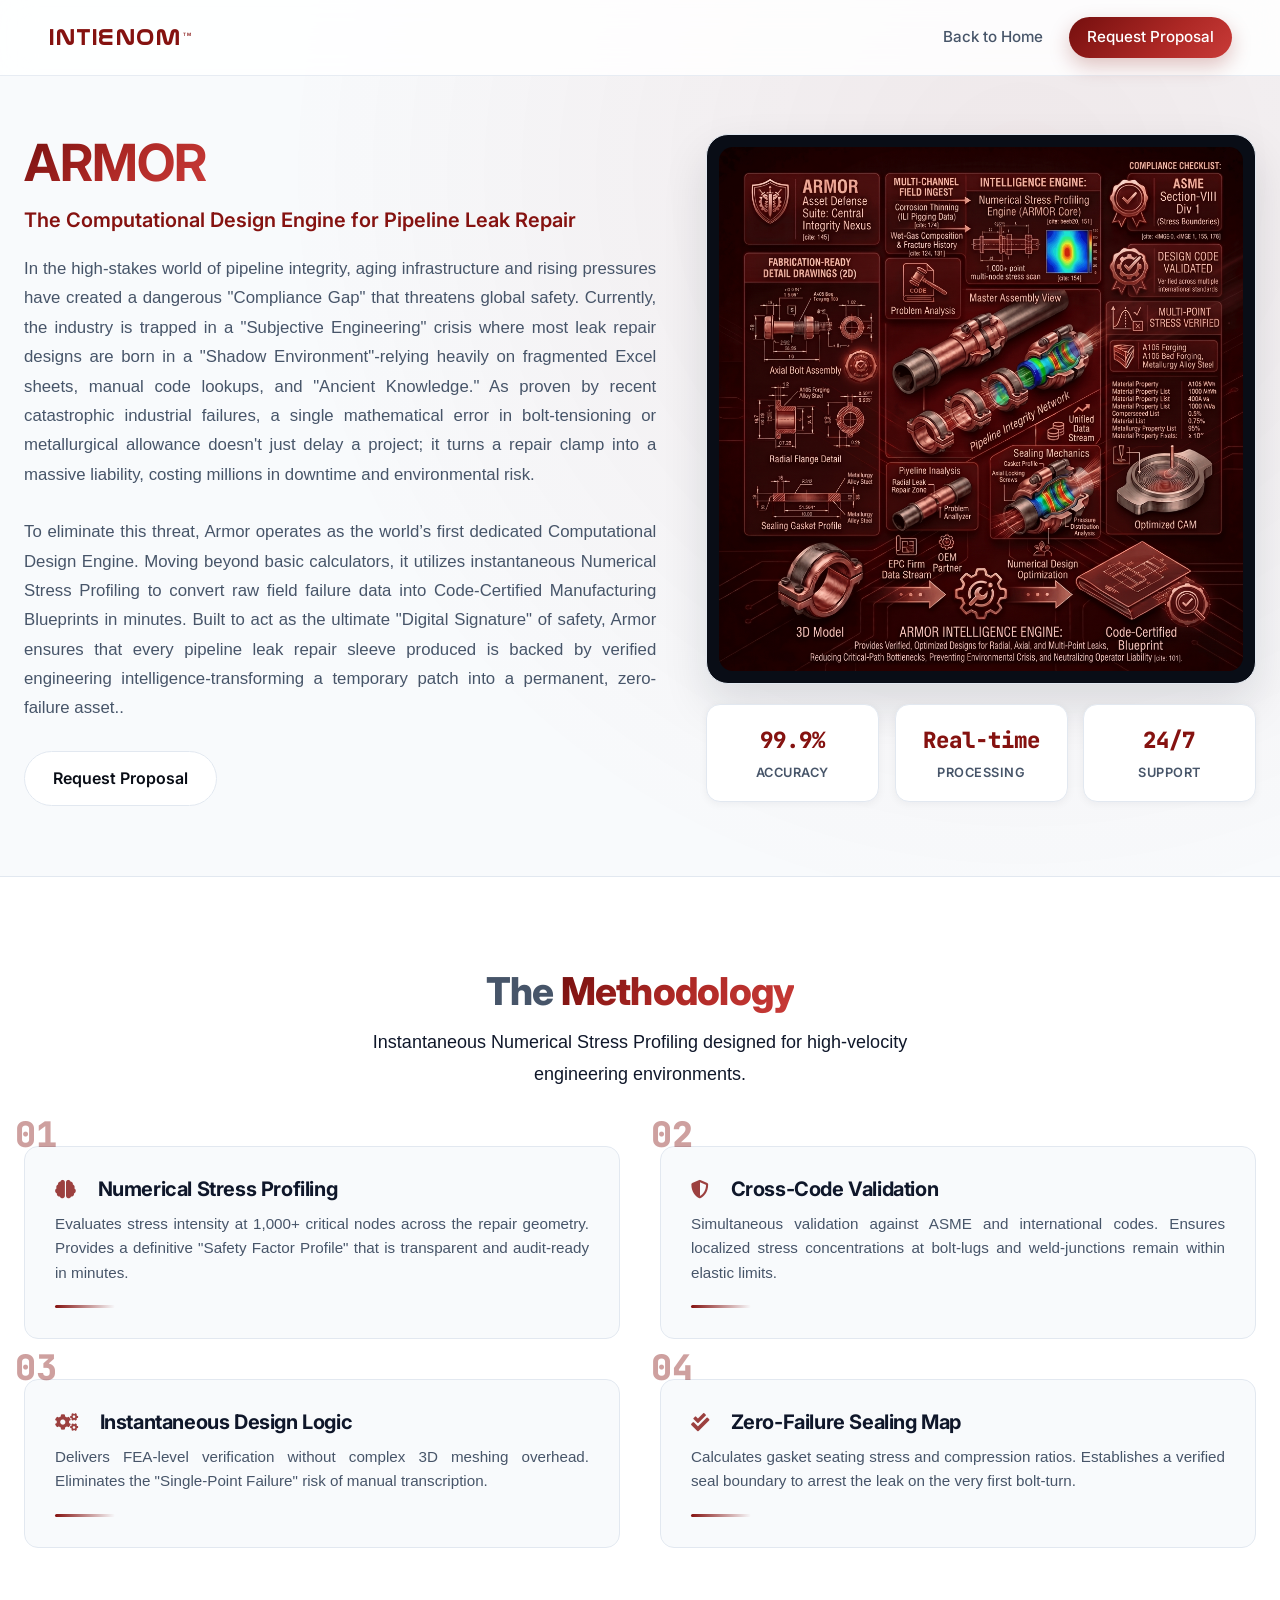
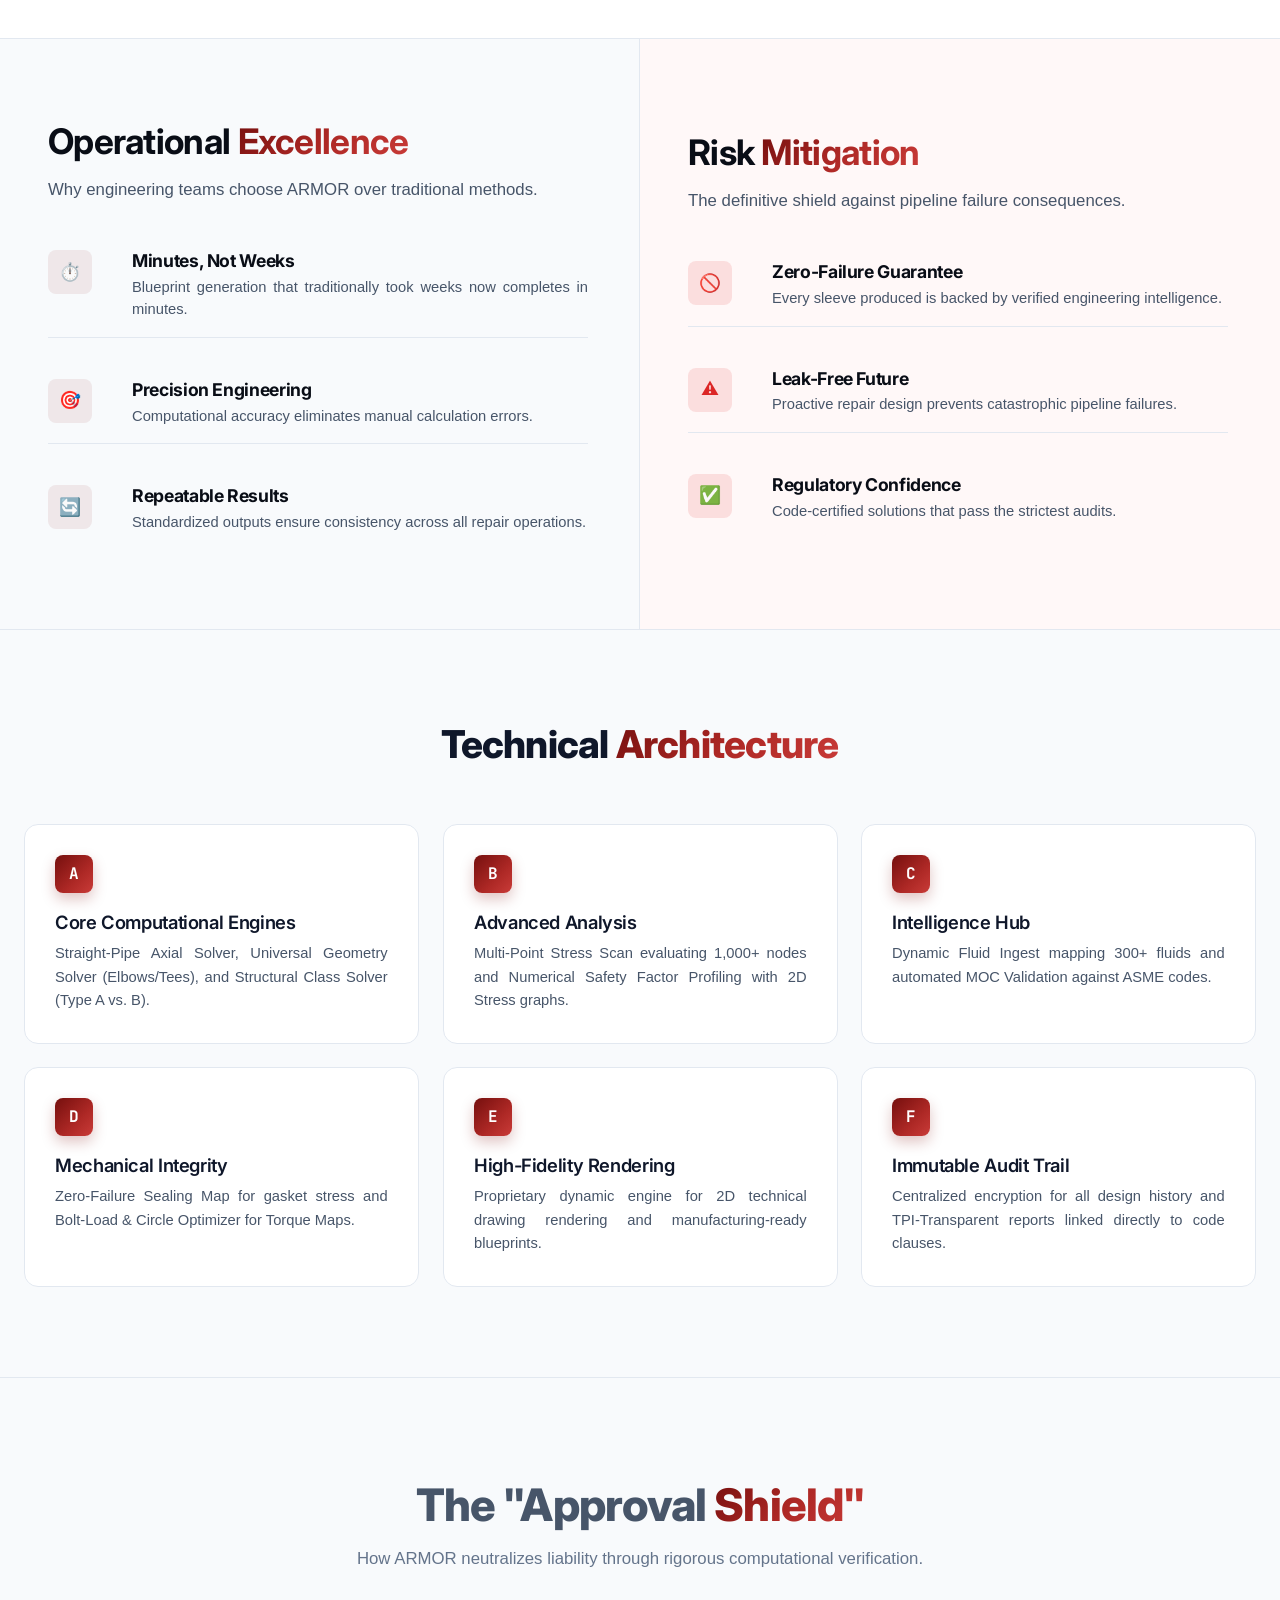
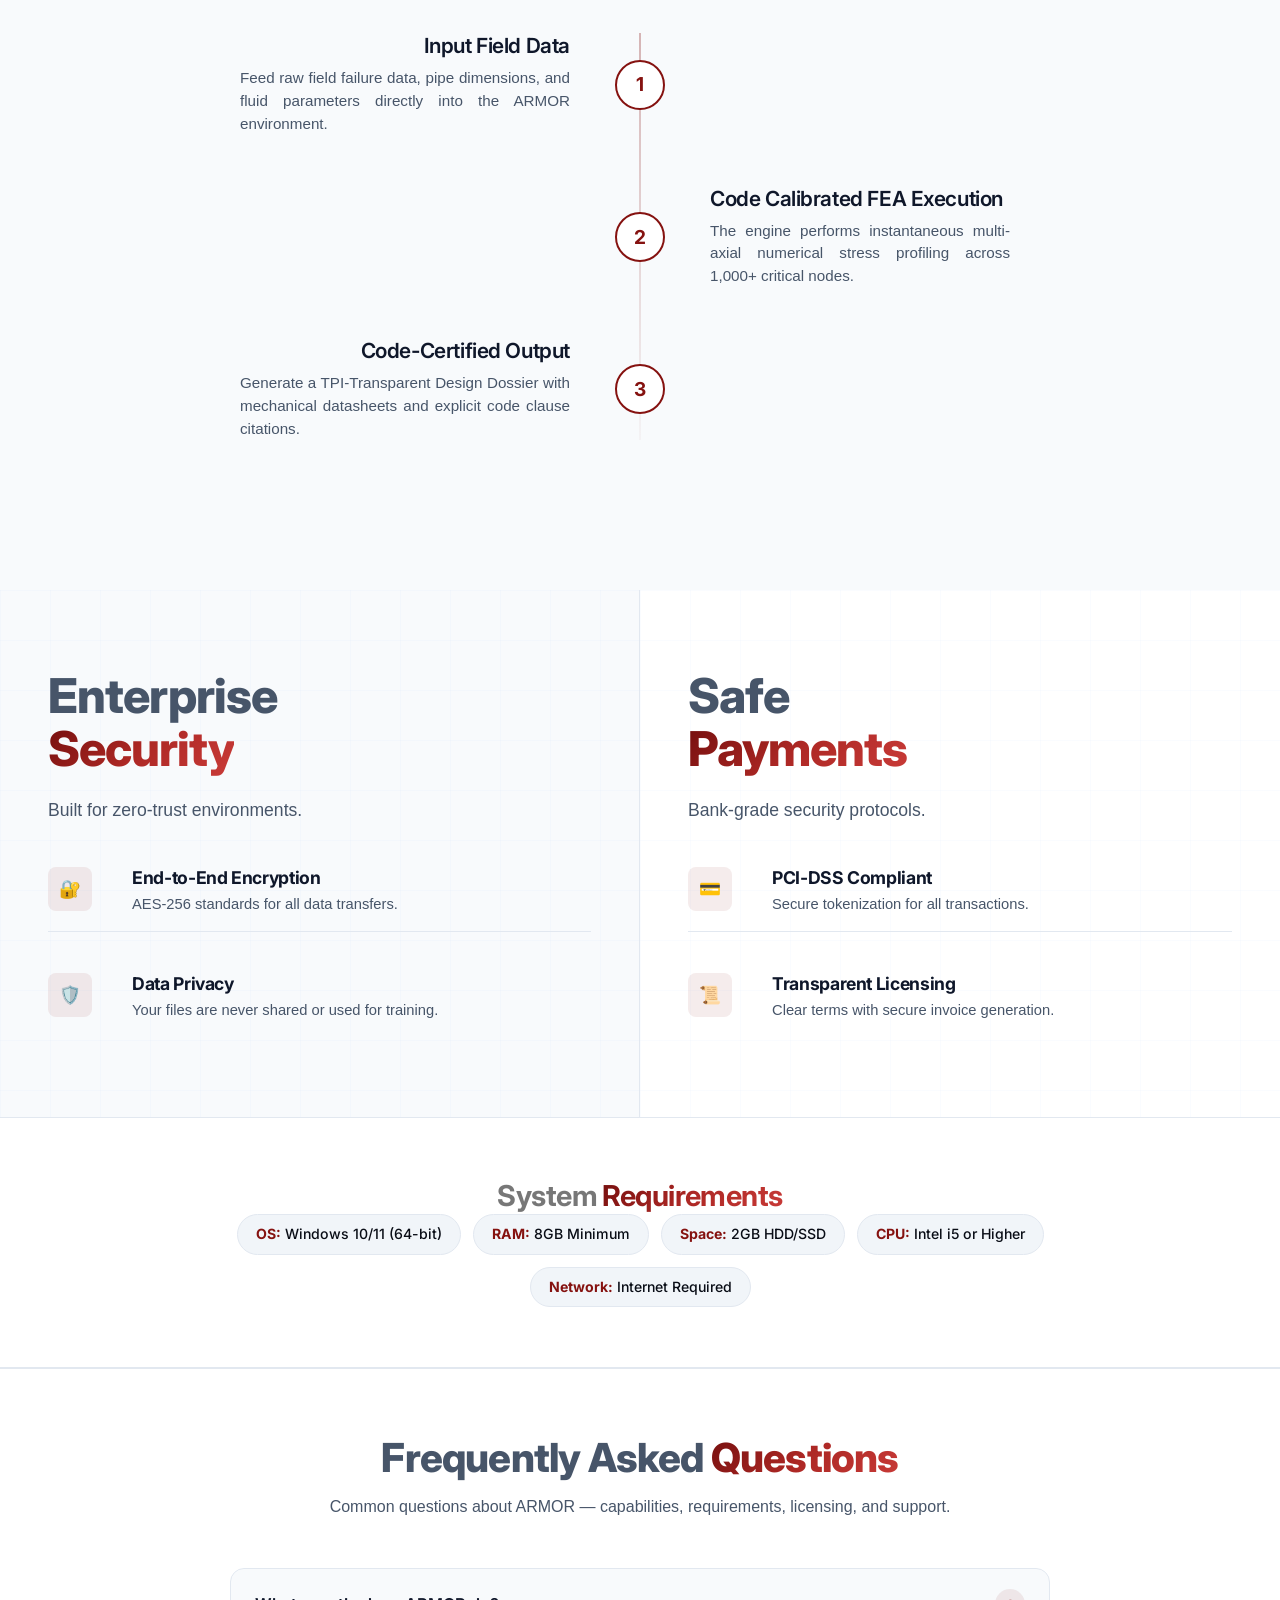
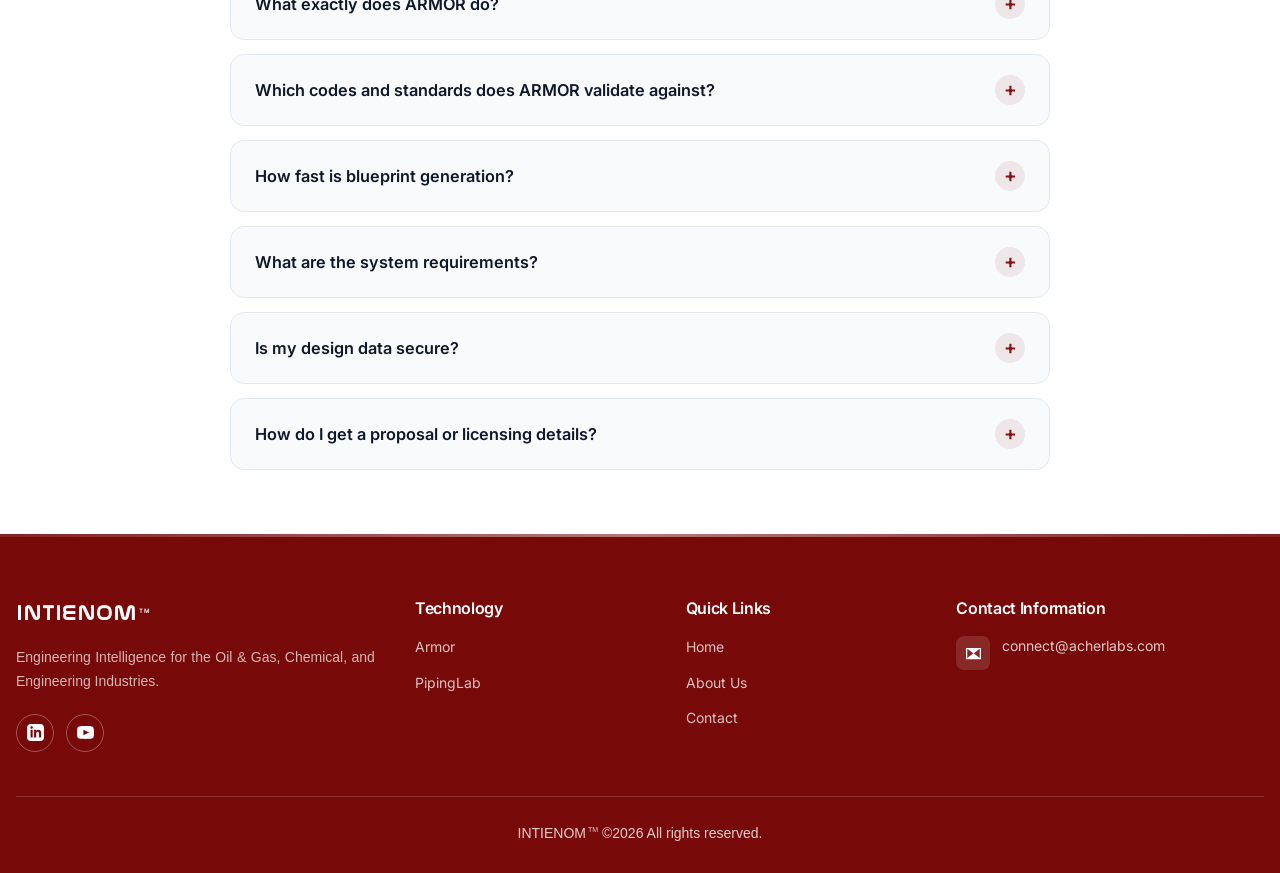
==== commit 9935ace3: "Add files via upload" ====
--- a/armor.html
+++ b/armor.html
@@ -7,15 +7,14 @@
     
     <!-- Web Icon -->
     <link rel="icon" type="image/png" href="images/webIcon.png">
-</head>
 
     <!-- CSS Files -->
     <link rel="stylesheet" href="style.css">
     <link rel="stylesheet" href="software.css">
     <!-- Font Awesome -->
     <link href="https://cdnjs.cloudflare.com/ajax/libs/font-awesome/5.10.0/css/all.min.css" rel="stylesheet" />
-	
-	<!-- SEO Structured Data Schema -->
+    
+    <!-- SEO Structured Data Schema -->
     <script type="application/ld+json">
     {
       "@context": "https://schema.org",
@@ -30,7 +29,7 @@
 
 <body>
 
-    <!-- NAVBAR -->
+    <!-- NAVBAR (UNTOUCHED) -->
     <nav id="navbar">
         <div class="nav-container">
             <a href="index.html" class="logo-section" aria-label="INTIENOM Home">
@@ -65,7 +64,7 @@
                     <!--<button id="openModal" class="btn-primary">Download Software</button>-->
                     <a href="index.html#contact" class="btn-secondary">Request Proposal</a>
                 </div>
-				
+                
             </div>
             <div class="product-hero-media">
                 <div class="media-frame">
@@ -335,79 +334,153 @@
     </div>
 </section>
 
-<!-- CTA -->
-    <section class="cta-section">
-        <div class="cta-box">
-            <h2>Ready to Build a <span class="gradient-text">Zero-Failure Future?</span>?</h2>
-            <p>Get in touch to see how ARMOR can neutralize liability and accelerate your pipeline integrity workflows.</p>
-            <a href="index.html#contact" class="btn-primary">Contact Our Team</a>
+        <!-- ============================================
+         FAQ ACCORDION (Footer se theek pehle)
+         ============================================ -->
+    <section class="faq-section" id="faq">
+        <div class="faq-header">
+            <h2><span class="cv-gray">Frequently Asked </span><span class="cv-red">Questions</span></h2>
+            <p>Common questions about ARMOR — capabilities, requirements, licensing, and support.</p>
+        </div>
+
+        <div class="faq-list">
+            <div class="faq-item">
+                <button class="faq-question" aria-expanded="false">
+                    <span>What exactly does ARMOR do?</span>
+                    <span class="faq-icon">+</span>
+                </button>
+                <div class="faq-answer">
+                    <div class="faq-answer-inner">
+                        ARMOR is a computational design engine for pipeline leak repair. It converts raw field failure data into code-certified manufacturing blueprints in minutes using instantaneous numerical stress profiling — replacing fragmented Excel sheets and manual code lookups with verified, zero-failure engineering intelligence.
+                    </div>
+                </div>
+            </div>
+
+            <div class="faq-item">
+                <button class="faq-question" aria-expanded="false">
+                    <span>Which codes and standards does ARMOR validate against?</span>
+                    <span class="faq-icon">+</span>
+                </button>
+                <div class="faq-answer">
+                    <div class="faq-answer-inner">
+                        ARMOR performs simultaneous cross-code validation against ASME and other international standards. Every output includes explicit code clause citations, making designs fully audit-ready and TPI-transparent.
+                    </div>
+                </div>
+            </div>
+
+            <div class="faq-item">
+                <button class="faq-question" aria-expanded="false">
+                    <span>How fast is blueprint generation?</span>
+                    <span class="faq-icon">+</span>
+                </button>
+                <div class="faq-answer">
+                    <div class="faq-answer-inner">
+                        Blueprint generation that traditionally took weeks now completes in minutes. The engine performs multi-axial numerical stress profiling across 1,000+ critical nodes in real time, eliminating manual transcription errors entirely.
+                    </div>
+                </div>
+            </div>
+
+            <div class="faq-item">
+                <button class="faq-question" aria-expanded="false">
+                    <span>What are the system requirements?</span>
+                    <span class="faq-icon">+</span>
+                </button>
+                <div class="faq-answer">
+                    <div class="faq-answer-inner">
+                        ARMOR runs on Windows 10/11 (64-bit) with a minimum of 8GB RAM, an Intel i5 processor or higher, and 2GB of free HDD/SSD space. An internet connection is required for activation and updates.
+                    </div>
+                </div>
+            </div>
+
+            <div class="faq-item">
+                <button class="faq-question" aria-expanded="false">
+                    <span>Is my design data secure?</span>
+                    <span class="faq-icon">+</span>
+                </button>
+                <div class="faq-answer">
+                    <div class="faq-answer-inner">
+                        Yes. All design history is protected with centralized AES-256 encryption, and your files are never shared or used for training. The platform is built specifically for zero-trust enterprise environments.
+                    </div>
+                </div>
+            </div>
+
+            <div class="faq-item">
+                <button class="faq-question" aria-expanded="false">
+                    <span>How do I get a proposal or licensing details?</span>
+                    <span class="faq-icon">+</span>
+                </button>
+                <div class="faq-answer">
+                    <div class="faq-answer-inner">
+                        Click "Contact Our Team" above or use the Request Proposal link in the navigation. Our team will respond promptly with a tailored proposal covering licensing, implementation, and training options.
+                    </div>
+                </div>
+            </div>
         </div>
     </section>
 
-    <!-- Footer -->
+    <!-- ============================================
+         FOOTER (Redesigned — #770A09)
+         ============================================ -->
     <footer>
         <div class="footer-container">
             <div class="footer-grid">
+
+                <!-- 1. Brand + Social (icons only) -->
                 <div class="footer-brand">
-                  <a href="index.html" class="logo-section">
-                  <span class="logo-name" style="font-size: 20px;">INTIENOM<span class="tm-icon">TM</span></span>
-                  </a>
-                  <p>Engineering Intelligence for the Oil & Gas, Chemical, and Engineering Industries.</p>
-                </div>
-                
+                    <a href="index.html" class="logo-section">
+                        <span class="logo-name" style="font-size: 20px;">INTIENOM<span class="tm-icon">TM</span></span>
+                    </a>
+                    <p>Engineering Intelligence for the Oil & Gas, Chemical, and Engineering Industries.</p>
+                    <div class="footer-social">
+                        <a href="https://www.linkedin.com/company/acherlabs-india" class="social-icon" aria-label="LinkedIn" target="_blank" rel="noopener">
+                            <svg xmlns="http://www.w3.org/2000/svg" width="17" height="17" fill="currentColor" viewBox="0 0 24 24"><path d="M19 0h-14c-2.761 0-5 2.239-5 5v14c0 2.761 2.239 5 5 5h14c2.762 0 5-2.239 5-5v-14c0-2.761-2.238-5-5-5zm-11 19h-3v-11h3v11zm-1.5-12.268c-.966 0-1.75-.79-1.75-1.764s.784-1.764 1.75-1.764 1.75.79 1.75 1.764-.783 1.764-1.75 1.764zm13.5 12.268h-3v-5.604c0-3.368-4-3.113-4 0v5.604h-3v-11h3v1.765c1.396-2.586 7-2.777 7 2.476v6.759z"/></svg>
+                        </a>
+                        <a href="https://www.youtube.com/channel/UCbX4qZ_px9SsZV5OCkspL2A" class="social-icon" aria-label="YouTube" target="_blank" rel="noopener">
+                            <svg xmlns="http://www.w3.org/2000/svg" width="17" height="17" fill="currentColor" viewBox="0 0 24 24"><path d="M19.615 3.184c-3.604-.246-11.631-.245-15.23 0-3.897.266-4.356 2.62-4.385 8.816.029 6.185.484 8.549 4.385 8.816 3.6.245 11.626.246 15.23 0 3.897-.266 4.356-2.62 4.385-8.816-.029-6.185-.484-8.549-4.385-8.816zm-10.615 12.816v-8l8 3.993-8 4.007z"/></svg>
+                        </a>
+                    </div>
+                </div>
+
+                <!-- 2. Products (existing links as-is) -->
                 <div class="footer-col">
-                    <h4>Products</h4>
+                    <h4>Technology</h4>
                     <ul>
                         <li><a href="armor.html" target="_blank">Armor</a></li>
                         <li><a href="PipingLab.html">PipingLab</a></li>
-                        <!--<li><a href="contact.html">Pricing</a></li>
-                        <li><a href="#">Updates</a></li>-->
                     </ul>
                 </div>
-                
-                <div class="footer-col">
-                    <h4>Company</h4>
-                    <ul>
-                        <li><a href="index.html#about">About Us</a></li>
-                        <!--<li><a href="#">Careers</a></li>
-                        <li><a href="#">News</a></li>-->
-                        <li><a href="index.html#contact">Contact</a></li>
-                    </ul>
-                </div>
-                
-                <div class="footer-col">
-                    <h4>Support</h4>
-                    <ul>
-                        <li><a href="index.html#contact">Help Center</a></li>
-                        <!--<li><a href="#">Community</a></li>
-                        <li><a href="#">Status</a></li>-->
-                    </ul>
-                </div>
-
+
+                <!-- 3. Quick Links (strictly 3) -->
                 <div class="footer-col">
                     <h4>Quick Links</h4>
                     <ul>
-                        <li><a href="index.html#contact">Product Demo</a></li>
-                        <li><a href="index.html#contact">Documentation</a></li>
-                        <li><a href="#">Case Studies</a></li>
-                        <li><a href="#">FAQ</a></li>
+                        <li><a href="index.html">Home</a></li>
+                        <li><a href="index.html#about">About Us</a></li>
+                        <li><a href="index.html#contact">Contact</a></li>
                     </ul>
                 </div>
-            </div>
-            
+
+                <!-- 4. Contact Information -->
+                <div class="footer-col">
+                    <h4>Contact Information</h4>
+                    <ul class="footer-contact-list">
+                        <li class="footer-contact-item">
+                            <span class="c-icon">
+                                <svg xmlns="http://www.w3.org/2000/svg" width="15" height="15" fill="currentColor" viewBox="0 0 24 24"><path d="M0 3v18h24v-18h-24zm22 16l-10-7.529-10 7.529v-14.692l10 7.529 10-7.529v14.692z"/></svg>
+                            </span>
+                            <a href="mailto:connect@acherlabs.com">connect@acherlabs.com</a>
+                        </li>
+                    </ul>
+                </div>
+            </div>
+
             <div class="footer-bottom">
-                <p>
-                   <span class="copyright-icon">&copy;</span>2026 INTIENOM<sup class="tm-icon">TM</sup>. All rights reserved.
-                </p>
-                <!--<div class="footer-links">
-                    <a href="#">Privacy Policy</a>
-                    <a href="#">Terms of Service</a>-->
-                </div>
+                <p>INTIENOM<span class="tm-icon">TM</span> ©2026 All rights reserved.</p>
             </div>
         </div>
     </footer>
 
-    <!-- DOWNLOAD MODAL -->
+    <!-- DOWNLOAD MODAL (UNTOUCHED) -->
     <div class="modal" id="downloadModal">
         <div class="modal-content">
             <button class="close" id="closeModal">&times;</button>
--- a/style.css
+++ b/style.css
@@ -1,5 +1,5 @@
 /* ============================================
-   AChERLABs Website - Stylesheet v2.1 (FINAL)
+   INTIENOM Website - Stylesheet v2.1 (FINAL)
    THEME: SOFT LIGHT (Premium & Clean)
    - Duplicates removed, syntax errors fixed
    ============================================ */
@@ -295,12 +295,12 @@
     box-shadow: var(--shadow-sm);
 }
 
-/* D. Footer (Modern Dark) */
+/* D. Footer (Redesigned — #770A09) */
 footer {
     position: relative;
-    background: #050505;
-    padding: 56px 16px;
-    color: #777;
+    background: #770A09;
+    padding: 64px 16px 0;
+    color: rgba(255, 255, 255, 0.75);
 }
 
 footer::before {
@@ -308,7 +308,7 @@
     position: absolute;
     top: 0; left: 0; right: 0;
     height: 3px;
-    background: var(--grad-primary);
+    background: linear-gradient(90deg, rgba(255,255,255,0.1) 0%, rgba(255,255,255,0.45) 50%, rgba(255,255,255,0.1) 100%);
 }
 
 .footer-container {
@@ -318,13 +318,13 @@
 
 .footer-grid {
     display: grid;
-    grid-template-columns: repeat(5, 1fr);
-    gap: 32px;
-    margin-bottom: 32px;
+    grid-template-columns: 1.4fr 0.9fr 0.9fr 1.2fr;
+    gap: 40px;
+    margin-bottom: 44px;
 }
 
 .footer-brand .logo-section { margin-bottom: 16px; }
-.footer-brand p { color: #777; font-size: 14px; }
+.footer-brand p { color: rgba(255, 255, 255, 0.7); font-size: 14px; line-height: 1.7; }
 
 .footer-col h4 {
     color: #fff;
@@ -336,7 +336,7 @@
 .footer-col li { margin-bottom: 8px; }
 
 .footer-col a {
-    color: #777;
+    color: rgba(255, 255, 255, 0.75);
     font-size: 14px;
     text-decoration: none;
     transition: color 0.3s var(--ease), padding-left 0.3s var(--ease);
@@ -353,7 +353,7 @@
     gap: 16px;
 }
 
-.footer-bottom p { color: #777; font-size: 14px; }
+.footer-bottom p { color: rgba(255, 255, 255, 0.8); font-size: 14px; }
 
 .footer-links { display: flex; gap: 24px; }
 
@@ -2282,4 +2282,231 @@
 /* F. Mobile — kam spacing */
 @media (max-width: 768px) {
     :root { --section-space: 40px; }
-}+}
+
+/* ========================================================
+   FOOTER v2 — Contact Info Column + Social Icons
+   ======================================================== */
+.footer-social {
+    display: flex;
+    gap: 12px;
+    margin-top: 20px;
+}
+
+.social-icon {
+    width: 38px;
+    height: 38px;
+    border-radius: 50%;
+    border: 1px solid rgba(255, 255, 255, 0.3);
+    display: flex;
+    align-items: center;
+    justify-content: center;
+    color: #fff;
+    text-decoration: none;
+    transition: all 0.25s var(--ease);
+}
+
+.social-icon svg { width: 17px; height: 17px; fill: currentColor; }
+
+.social-icon:hover {
+    background: #fff;
+    color: #770A09;
+    border-color: #fff;
+    transform: translateY(-3px);
+}
+
+.footer-contact-list { list-style: none; }
+
+.footer-contact-item {
+    display: flex;
+    gap: 12px;
+    align-items: flex-start;
+    margin-bottom: 14px;
+}
+
+.footer-contact-item .c-icon {
+    width: 34px;
+    height: 34px;
+    flex-shrink: 0;
+    background: rgba(255, 255, 255, 0.12);
+    border-radius: var(--radius-sm);
+    display: flex;
+    align-items: center;
+    justify-content: center;
+    color: #fff;
+    margin-top: 2px;
+}
+
+.footer-contact-item .c-icon svg { width: 15px; height: 15px; fill: currentColor; }
+
+.footer-contact-item span,
+.footer-contact-item a {
+    color: rgba(255, 255, 255, 0.78);
+    font-size: 14px;
+    line-height: 1.65;
+    text-decoration: none;
+    transition: color 0.3s var(--ease);
+}
+
+.footer-contact-item a:hover { color: #fff; }
+
+.footer-bottom {
+    margin-top: 8px;
+    padding: 24px 0 28px;
+    border-top: 1px solid rgba(255, 255, 255, 0.15);
+    display: flex;
+    justify-content: center;
+    align-items: center;
+    text-align: center;
+}
+
+.footer-bottom p {
+    color: rgba(255, 255, 255, 0.8);
+    font-size: 14px;
+    text-align: center;
+    width: 100%;
+    margin: 0;
+}
+
+.footer-brand .logo-name { color: #fff; }
+.footer-brand .tm-icon { color: #fff; }
+.footer-brand .logo-section .tm-icon { color: #fff; }
+
+/* ========================================================
+   FAQ ACCORDION (All Pages)
+   ======================================================== */
+.faq-section {
+    padding-top: var(--section-space);
+    padding-bottom: var(--section-space);
+    background: var(--bg-white);
+    border-top: 1px solid var(--border);
+}
+
+.faq-header {
+    text-align: center;
+    margin-bottom: 48px;
+    max-width: 700px;
+    margin-left: auto;
+    margin-right: auto;
+}
+
+.faq-header h2 {
+    font-size: 2.5rem;
+    font-weight: 800;
+    margin-bottom: 10px;
+    letter-spacing: -0.02em;
+}
+
+.faq-header h2 .cv-gray { color: var(--text-muted); }
+/* cv-red ab Section 2A gradient utility se color leta hai */
+
+.faq-header p {
+    text-align: center;
+    color: var(--text-muted);
+    font-size: 1rem;
+    line-height: 1.7;
+}
+
+.faq-list {
+    display: flex;
+    flex-direction: column;
+    gap: 14px;
+    max-width: 820px;
+    margin: 0 auto;
+}
+
+.faq-item {
+    background: var(--bg);
+    border: 1px solid var(--border);
+    border-radius: var(--radius-md);
+    overflow: hidden;
+    transition: border-color 0.3s var(--ease), box-shadow 0.3s var(--ease), background 0.3s var(--ease);
+}
+
+.faq-item.active {
+    background: #fff;
+    border-color: rgba(119, 10, 9, 0.35);
+    box-shadow: var(--shadow-primary);
+}
+
+.faq-question {
+    width: 100%;
+    display: flex;
+    align-items: center;
+    justify-content: space-between;
+    gap: 16px;
+    padding: 20px 24px;
+    background: none;
+    border: none;
+    cursor: pointer;
+    text-align: left;
+    font-family: inherit;
+    font-size: 1.02rem;
+    font-weight: 600;
+    color: var(--text);
+    line-height: 1.4;
+}
+
+.faq-icon {
+    width: 30px;
+    height: 30px;
+    flex-shrink: 0;
+    border-radius: 50%;
+    background: rgba(119, 10, 9, 0.08);
+    color: var(--primary);
+    display: flex;
+    align-items: center;
+    justify-content: center;
+    font-size: 1.2rem;
+    font-weight: 600;
+    line-height: 1;
+    transition: transform 0.3s var(--ease), background 0.3s var(--ease), color 0.3s var(--ease);
+}
+
+.faq-item.active .faq-icon {
+    transform: rotate(45deg);
+    background: var(--grad-primary);
+    color: #fff;
+}
+
+.faq-answer {
+    max-height: 0;
+    overflow: hidden;
+    transition: max-height 0.35s var(--ease);
+}
+
+.faq-answer-inner {
+    padding: 0 24px 22px;
+    color: var(--text-muted);
+    font-size: 0.95rem;
+    line-height: 1.7;
+    font-family: 'Inter', 'Segoe UI', Tahoma, sans-serif;
+    text-align: left;
+}
+
+/* FAQ Mobile */
+@media (max-width: 768px) {
+    .faq-section { padding-top: 40px; padding-bottom: 40px; }
+    .faq-header h2 { font-size: 1.75rem; }
+    .faq-question { padding: 16px 18px; font-size: 0.95rem; }
+    .faq-answer-inner { padding: 0 18px 18px; }
+}
+
+/* Footer Responsive (Company/Support removal ke baad) */
+@media (max-width: 1024px) {
+    .footer-grid { grid-template-columns: repeat(2, 1fr); }
+}
+
+@media (max-width: 768px) {
+    .footer-grid { grid-template-columns: 1fr; gap: 32px; }
+}
+
+/* ========================================================
+   FIX: Footer text white-on-red (old gray → white)
+   Ye naye rules purane #777 ko override kar denge
+   ======================================================== */
+.footer-brand p { color: rgba(255, 255, 255, 0.7); font-size: 14px; }
+
+.footer-col a { color: rgba(255, 255, 255, 0.75); }
+
+.footer-bottom p { color: rgba(255, 255, 255, 0.8); font-size: 14px; }
--- a/software.css
+++ b/software.css
@@ -1,7 +1,5 @@
 /* ==========================================================================
-   AChERLABs — Product Stylesheet (ARMOR & PipingLab)
-   v2.0 — INTIENOM Design System (Self-Contained)
-   NOTE: Product pages par SIRF ye file link karo — style.css nahi chahiye
+   INTIENOM — Product Stylesheet (ARMOR & PipingLab)
    ========================================================================== */
 
 @import url('https://fonts.googleapis.com/css2?family=Inter:wght@400;500;600;700;800;900&family=JetBrains+Mono:wght@400;600;700;900&display=swap');
@@ -92,7 +90,7 @@
     transition: width 0.1s linear;
 }
 
-/* ===== NAVIGATION ===== */
+/* ===== NAVIGATION (UNTOUCHED) ===== */
 nav {
     position: fixed;
     top: 0; left: 0; right: 0;
@@ -538,8 +536,6 @@
     letter-spacing: -0.02em;
 }
 
-/* (.gradient-text ab Section 2A utility se — duplicate hata) */
-
 .timeline {
     position: relative;
     max-width: 800px;
@@ -777,13 +773,13 @@
 }
 
 /* ========================================================
-   GLOBAL LOGO & FOOTER SYNC (Overwrites page-specific CSS)
+   GLOBAL FOOTER — #770A09 (Company & Support removed)
    ======================================================== */
 footer {
     position: relative;
-    background: #050505;
-    padding: 56px 16px;
-    color: #777;
+    background: #770A09;
+    padding: 64px 16px 0;
+    color: rgba(255, 255, 255, 0.75);
 }
 
 footer::before {
@@ -791,7 +787,7 @@
     position: absolute;
     top: 0; left: 0; right: 0;
     height: 3px;
-    background: var(--grad-primary);
+    background: linear-gradient(90deg, rgba(255,255,255,0.1) 0%, rgba(255,255,255,0.45) 50%, rgba(255,255,255,0.1) 100%);
 }
 
 .footer-container {
@@ -801,13 +797,13 @@
 
 .footer-grid {
     display: grid;
-    grid-template-columns: repeat(5, 1fr);
-    gap: 32px;
-    margin-bottom: 32px;
+    grid-template-columns: 1.4fr 0.9fr 0.9fr 1.2fr;
+    gap: 40px;
+    margin-bottom: 44px;
 }
 
 .footer-brand .logo-section { margin-bottom: 16px; }
-.footer-brand p { color: #777; font-size: 14px; }
+.footer-brand p { color: rgba(255, 255, 255, 0.7); font-size: 14px; line-height: 1.7; }
 
 .footer-col h4 {
     color: #fff;
@@ -816,10 +812,10 @@
 }
 
 .footer-col ul { list-style: none; }
-.footer-col li { margin-bottom: 8px; }
+.footer-col li { margin-bottom: 10px; }
 
 .footer-col a {
-    color: #777;
+    color: rgba(255, 255, 255, 0.75);
     font-size: 14px;
     text-decoration: none;
     transition: color 0.3s var(--ease), padding-left 0.3s var(--ease);
@@ -827,58 +823,98 @@
 
 .footer-col a:hover { color: #fff; padding-left: 4px; }
 
-.footer-bottom {
-    padding-top: 32px;
-    border-top: 1px solid rgba(255, 255, 255, 0.1);
-    display: flex;
-    align-items: center;
-    flex-wrap: wrap;
-    gap: 16px;
-}
-
-.footer-bottom p { color: #777; font-size: 14px; }
-
-.footer-links { display: flex; gap: 24px; }
-
-.footer-links a {
-    color: #777;
+/* Social Icons (icons only) */
+.footer-social {
+    display: flex;
+    gap: 12px;
+    margin-top: 20px;
+}
+
+.social-icon {
+    width: 38px;
+    height: 38px;
+    border-radius: 50%;
+    border: 1px solid rgba(255, 255, 255, 0.3);
+    display: flex;
+    align-items: center;
+    justify-content: center;
+    color: #fff;
+    text-decoration: none;
+    transition: all 0.25s var(--ease);
+}
+
+.social-icon svg { width: 17px; height: 17px; fill: currentColor; }
+
+.social-icon:hover {
+    background: #fff;
+    color: #770A09;
+    border-color: #fff;
+    transform: translateY(-3px);
+}
+
+/* Contact Information Column */
+.footer-contact-list { list-style: none; }
+
+.footer-contact-item {
+    display: flex;
+    gap: 12px;
+    align-items: flex-start;
+    margin-bottom: 14px;
+}
+
+.footer-contact-item .c-icon {
+    width: 34px;
+    height: 34px;
+    flex-shrink: 0;
+    background: rgba(255, 255, 255, 0.12);
+    border-radius: var(--radius-sm);
+    display: flex;
+    align-items: center;
+    justify-content: center;
+    color: #fff;
+    margin-top: 2px;
+}
+
+.footer-contact-item .c-icon svg { width: 15px; height: 15px; fill: currentColor; }
+
+.footer-contact-item span,
+.footer-contact-item a {
+    color: rgba(255, 255, 255, 0.78);
     font-size: 14px;
+    line-height: 1.65;
     text-decoration: none;
     transition: color 0.3s var(--ease);
 }
 
-.footer-links a:hover { color: #fff; }
-
+.footer-contact-item a:hover { color: #fff; }
+
+/* Footer brand logo (white for contrast) */
 .footer-brand .logo-name {
     font-size: 20px;
     color: #fff;
     font-weight: bold;
 }
 
-/* Footer Quick Links */
-.footer-quick-links { margin-bottom: 24px; }
-
-.footer-quick-links h3 {
-    font-size: 16px;
-    font-weight: 700;
-    color: #fff;
-    margin-bottom: 16px;
-}
-
-.footer-links-grid {
-    display: flex;
-    flex-direction: column;
-    gap: 10px;
-}
-
-.footer-link-item {
-    color: #94a3b8;
+.footer-brand .tm-icon { color: #fff; }
+.footer-brand .logo-section .tm-icon { color: #fff; }
+
+/* Copyright — centered, very bottom */
+.footer-bottom {
+    margin-top: 8px;
+    padding: 24px 0 28px;
+    border-top: 1px solid rgba(255, 255, 255, 0.15);
+    display: flex;
+    justify-content: center;
+    align-items: center;
+    text-align: center;
+}
+
+.footer-bottom p {
+    color: rgba(255, 255, 255, 0.8);
     font-size: 14px;
-    text-decoration: none;
-    transition: all 0.3s var(--ease);
-}
-
-.footer-link-item:hover { color: #fff; padding-left: 6px; }
+    text-align: center;
+    width: 100%;
+}
 
 /* TM Icon Styles */
 .tm-icon {
@@ -950,6 +986,8 @@
     .product-metrics { grid-template-columns: 1fr; }
     .Labs-features-grid { grid-template-columns: 1fr; }
 
+    .footer-grid { grid-template-columns: 1fr; gap: 32px; }
+
     .timeline::before { left: 20px; }
 
     .timeline-step {
